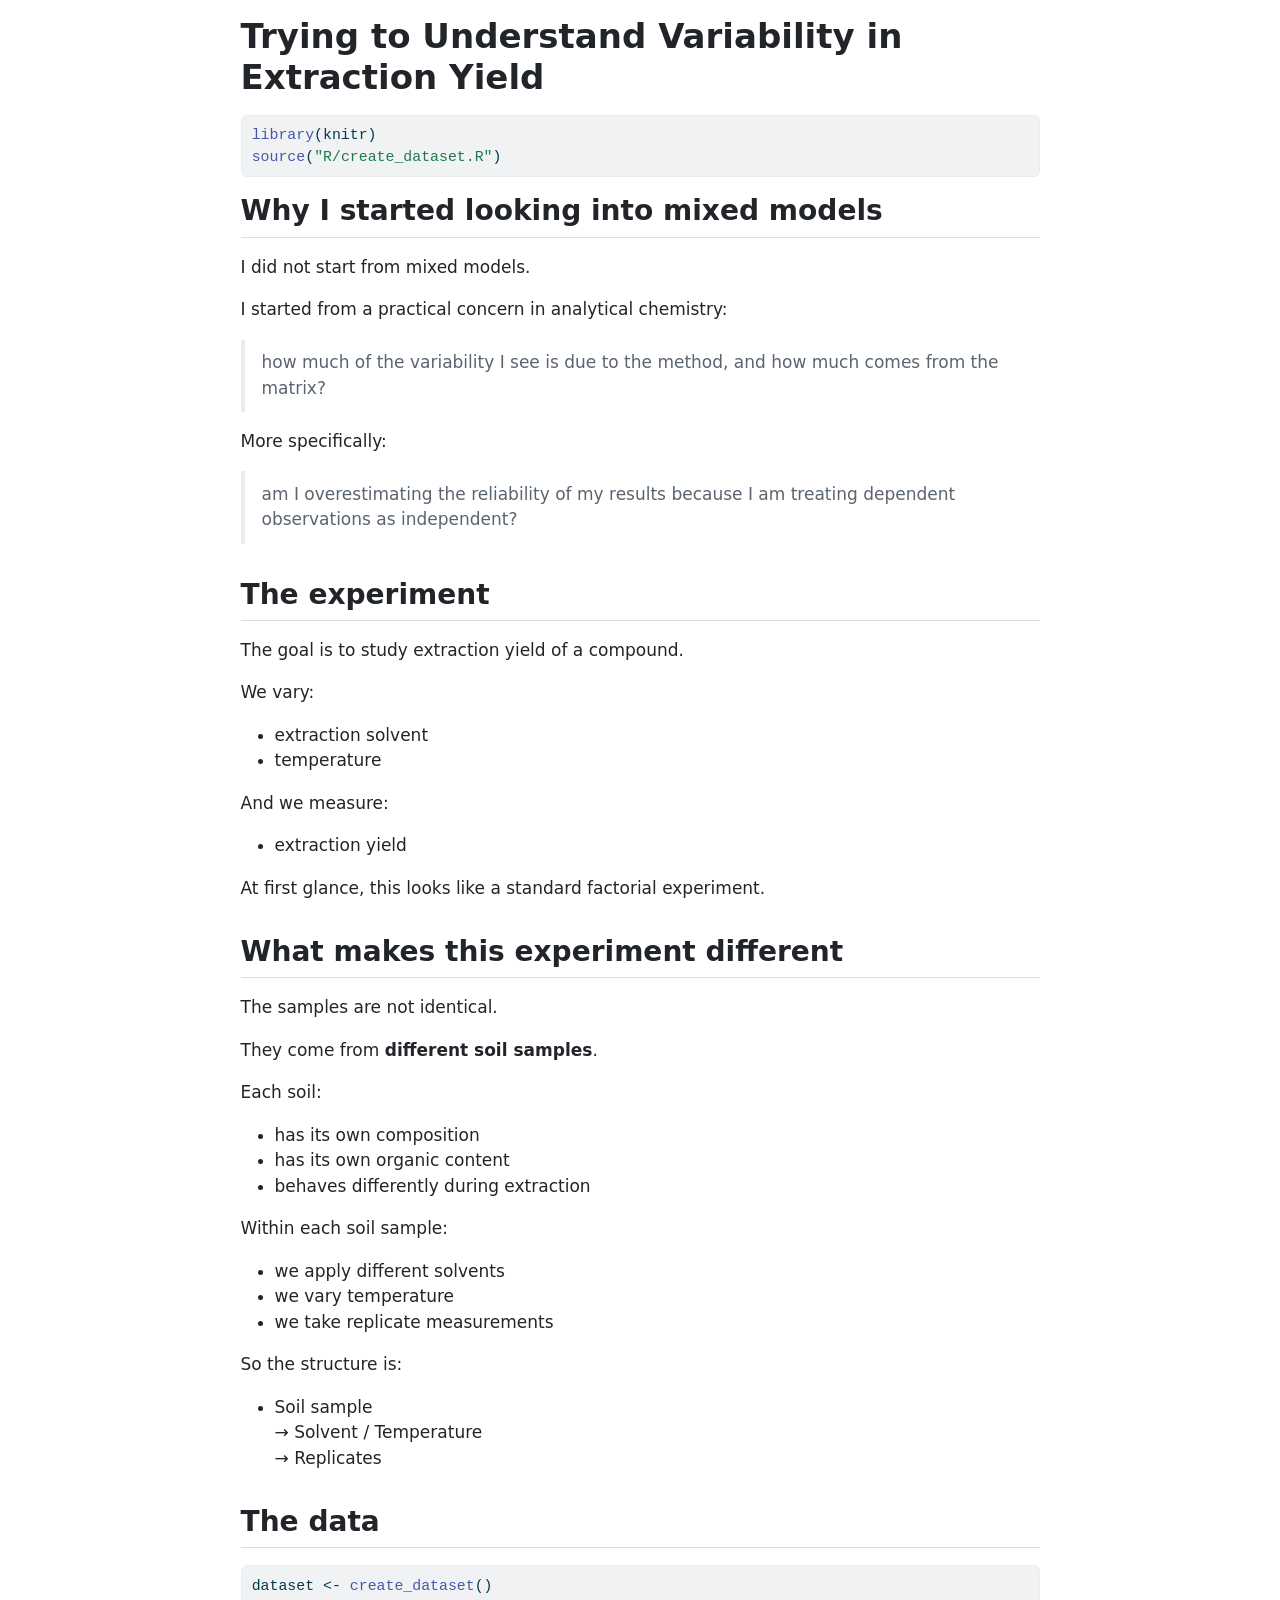
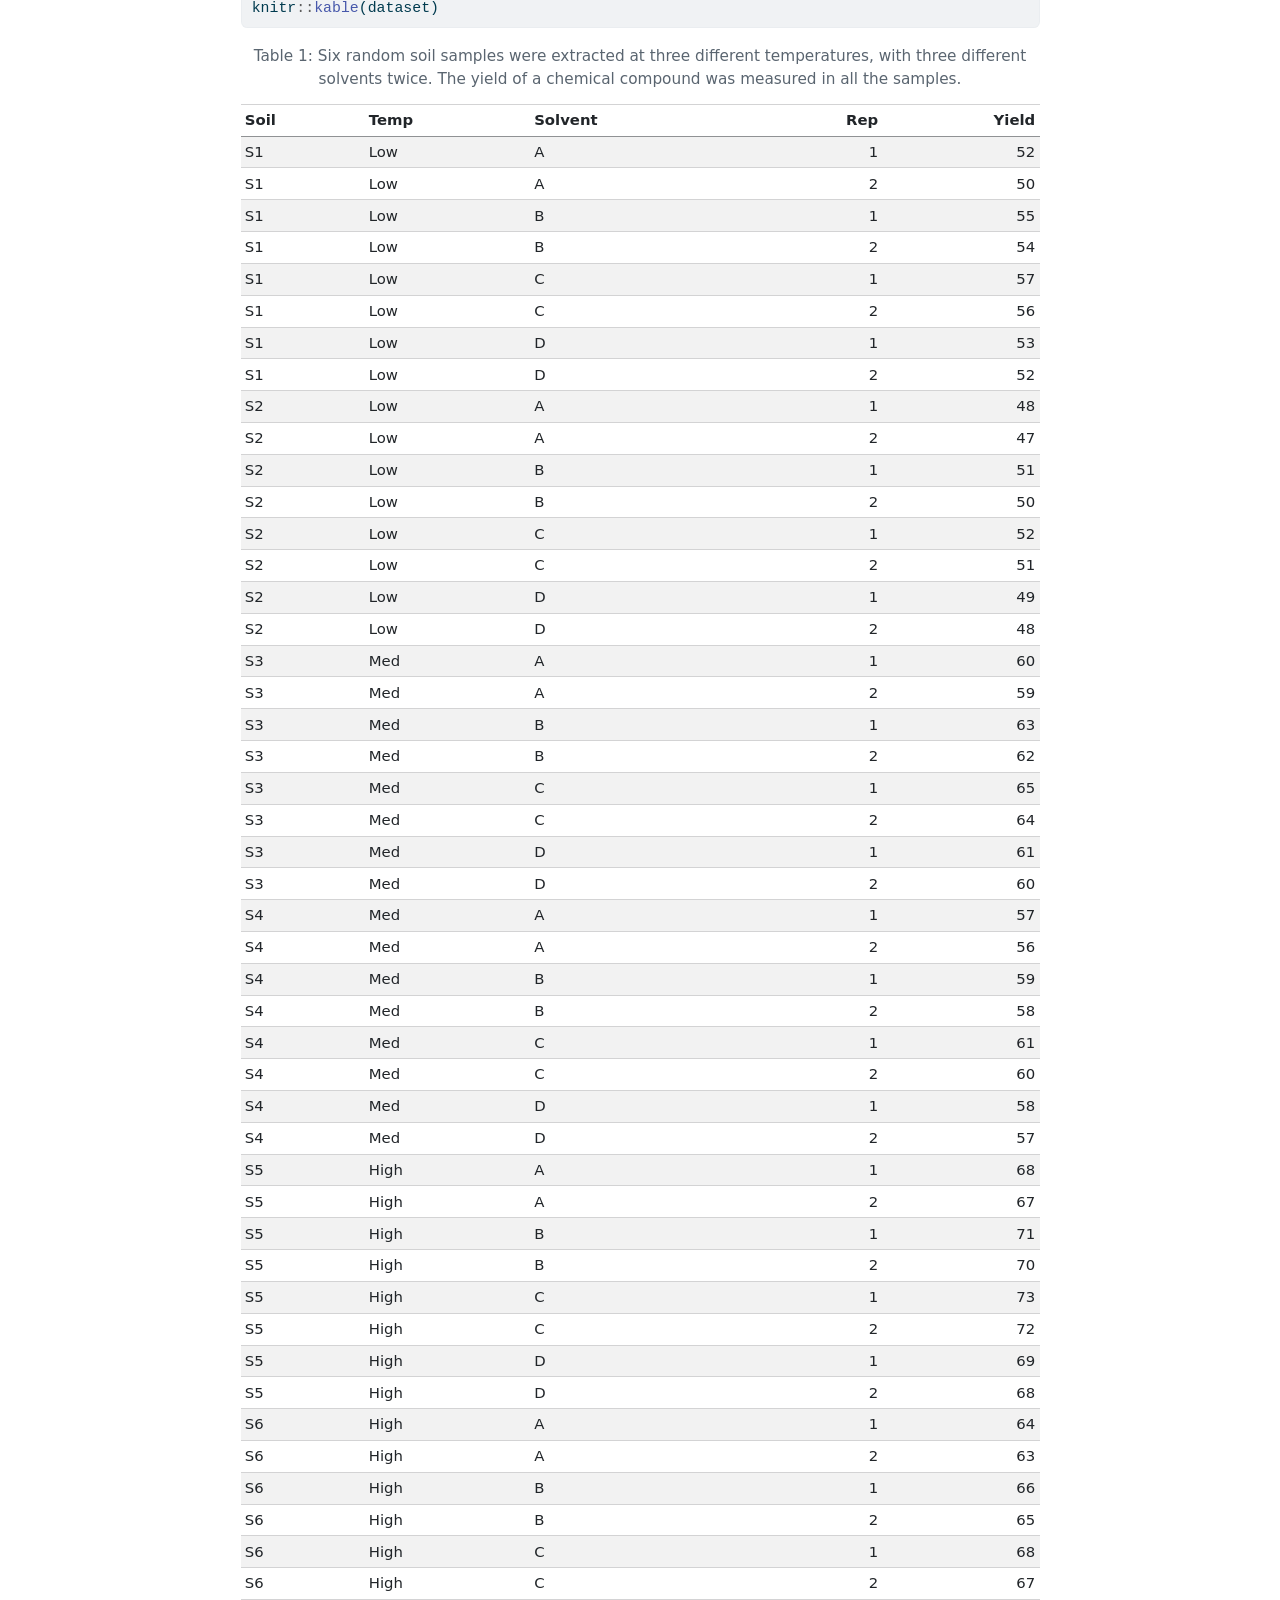
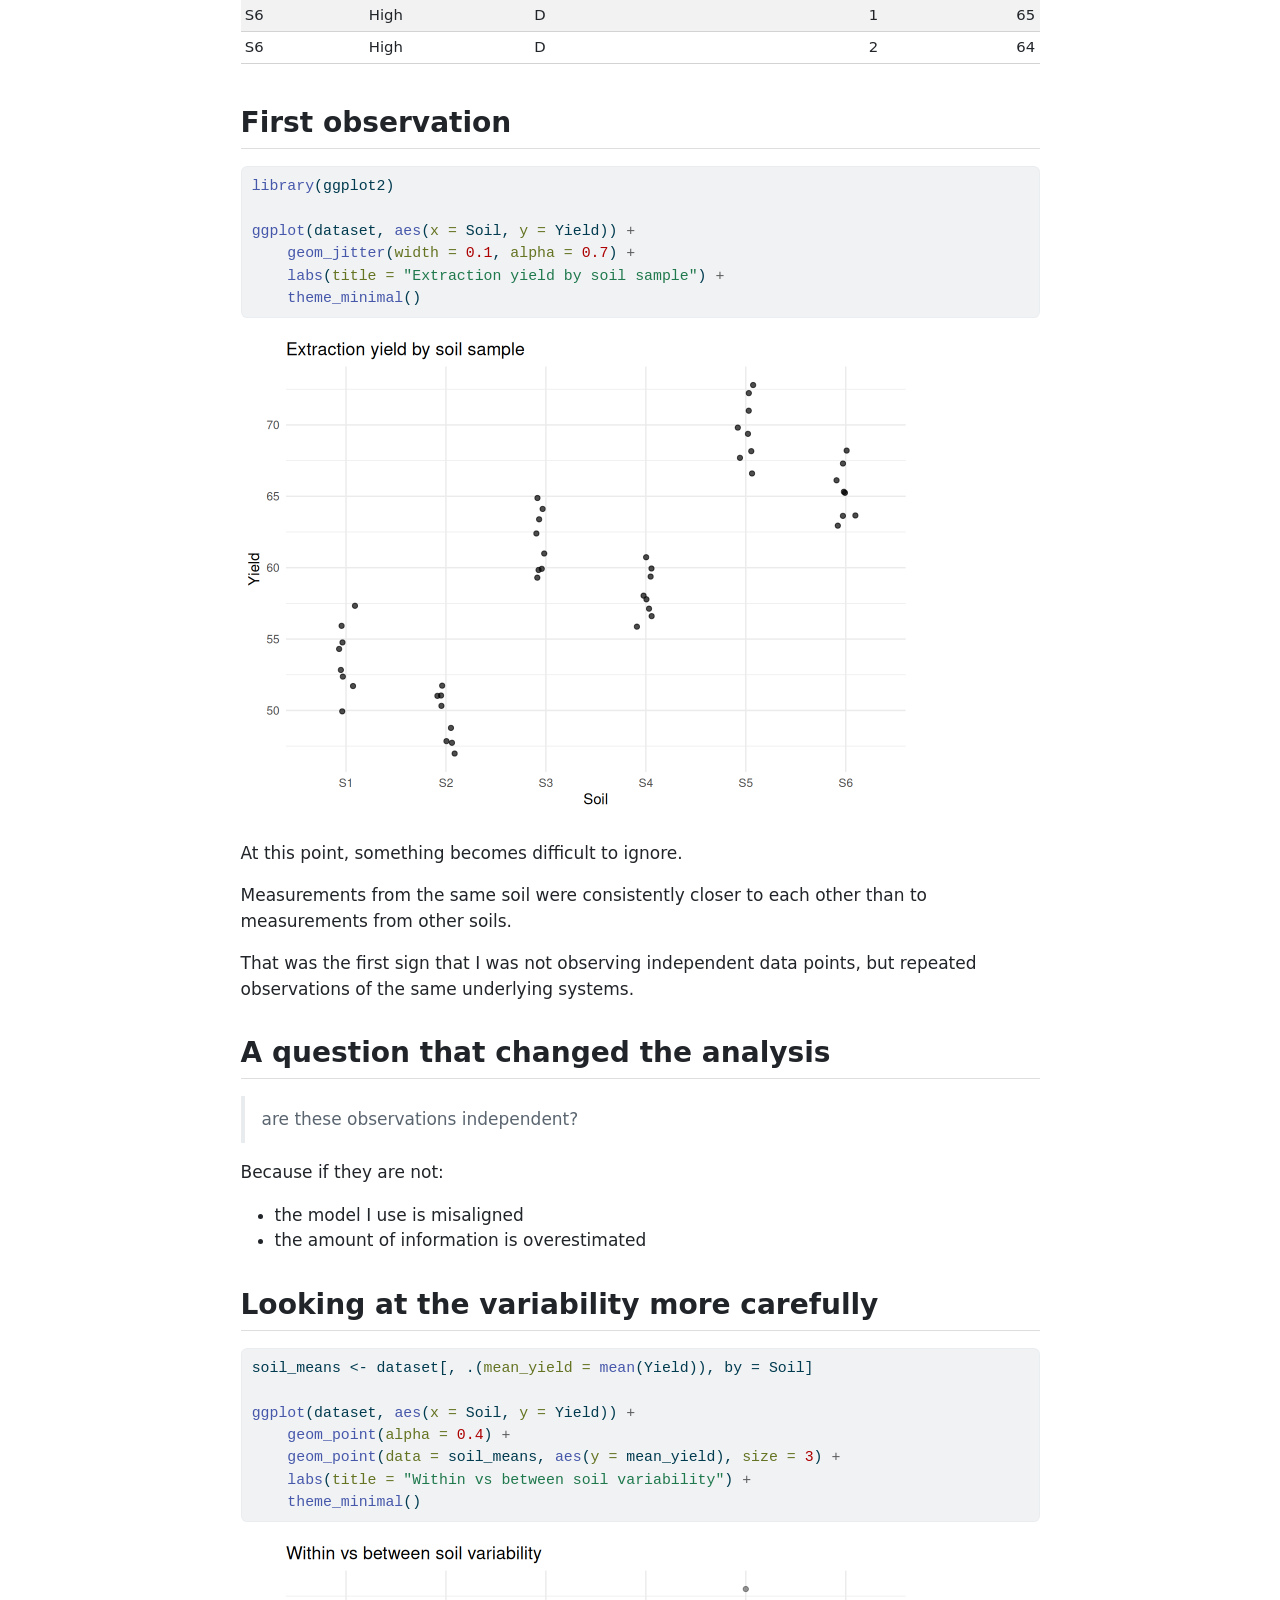
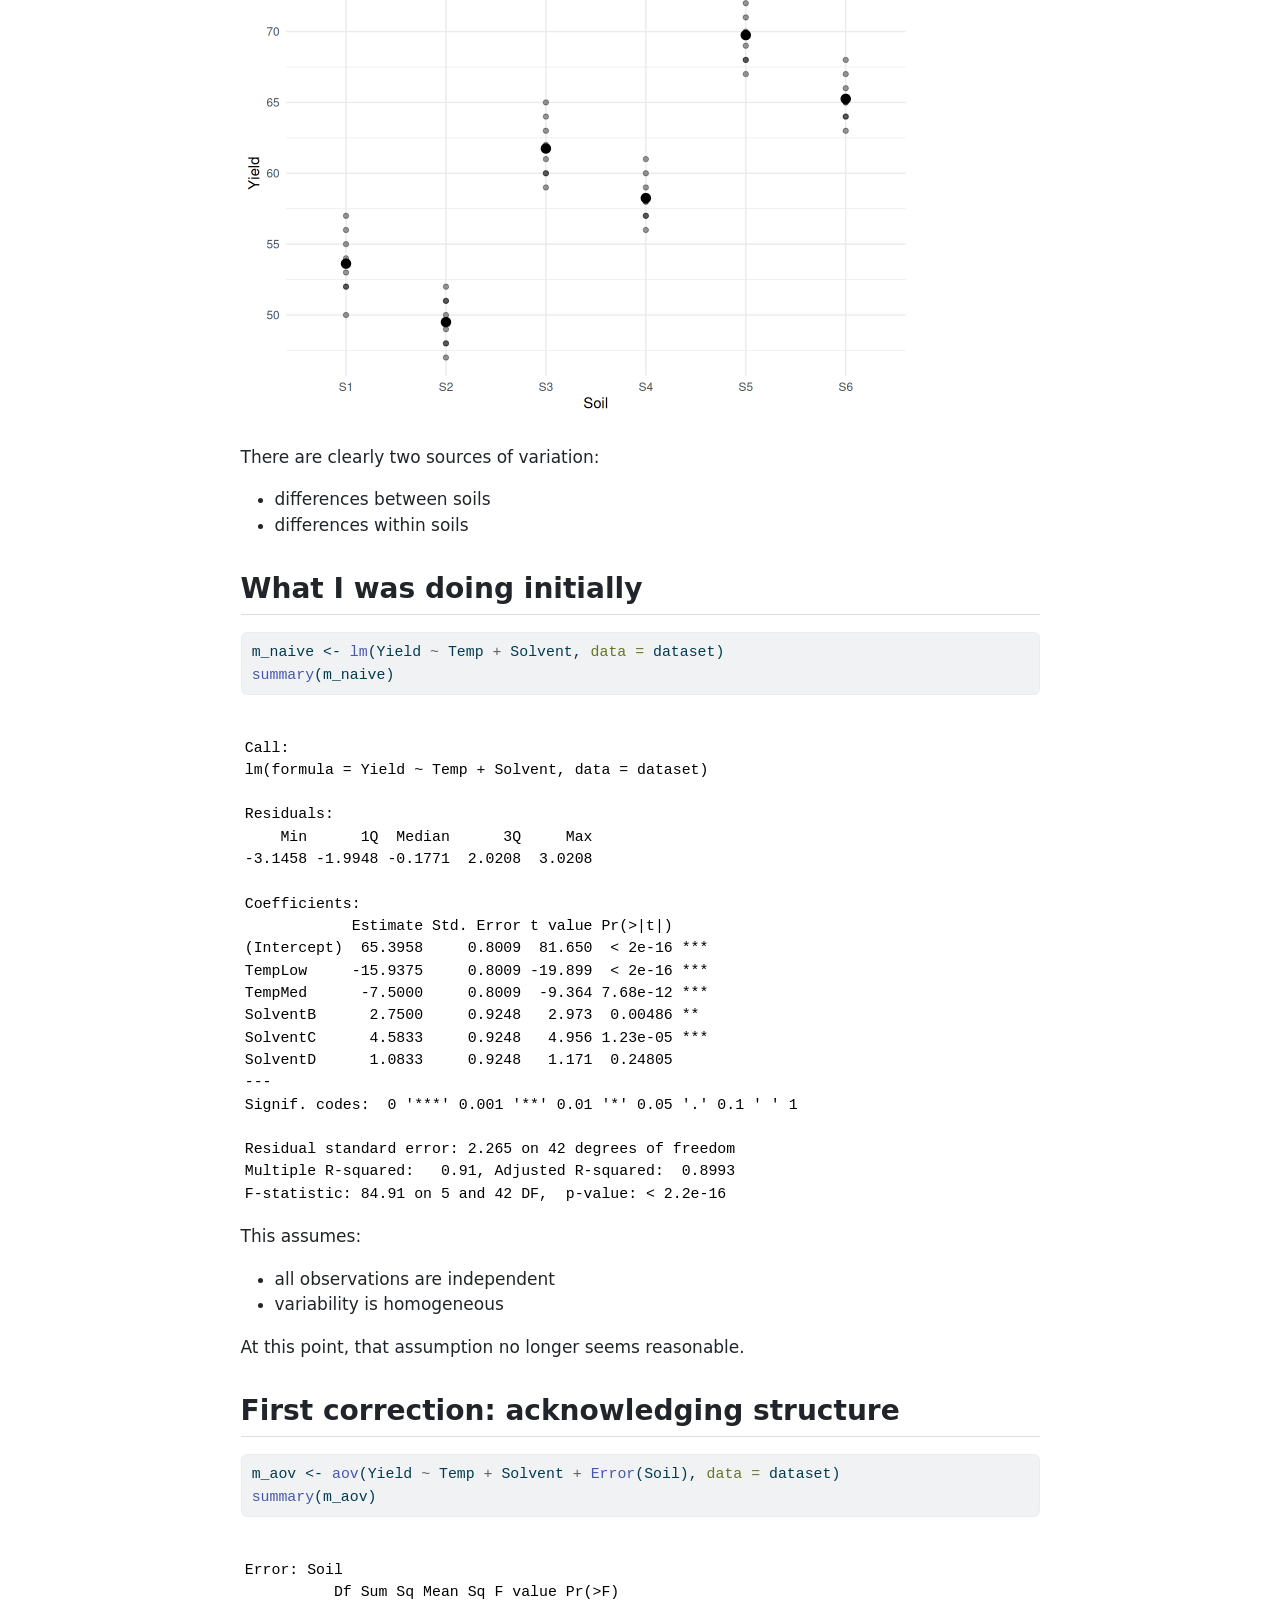
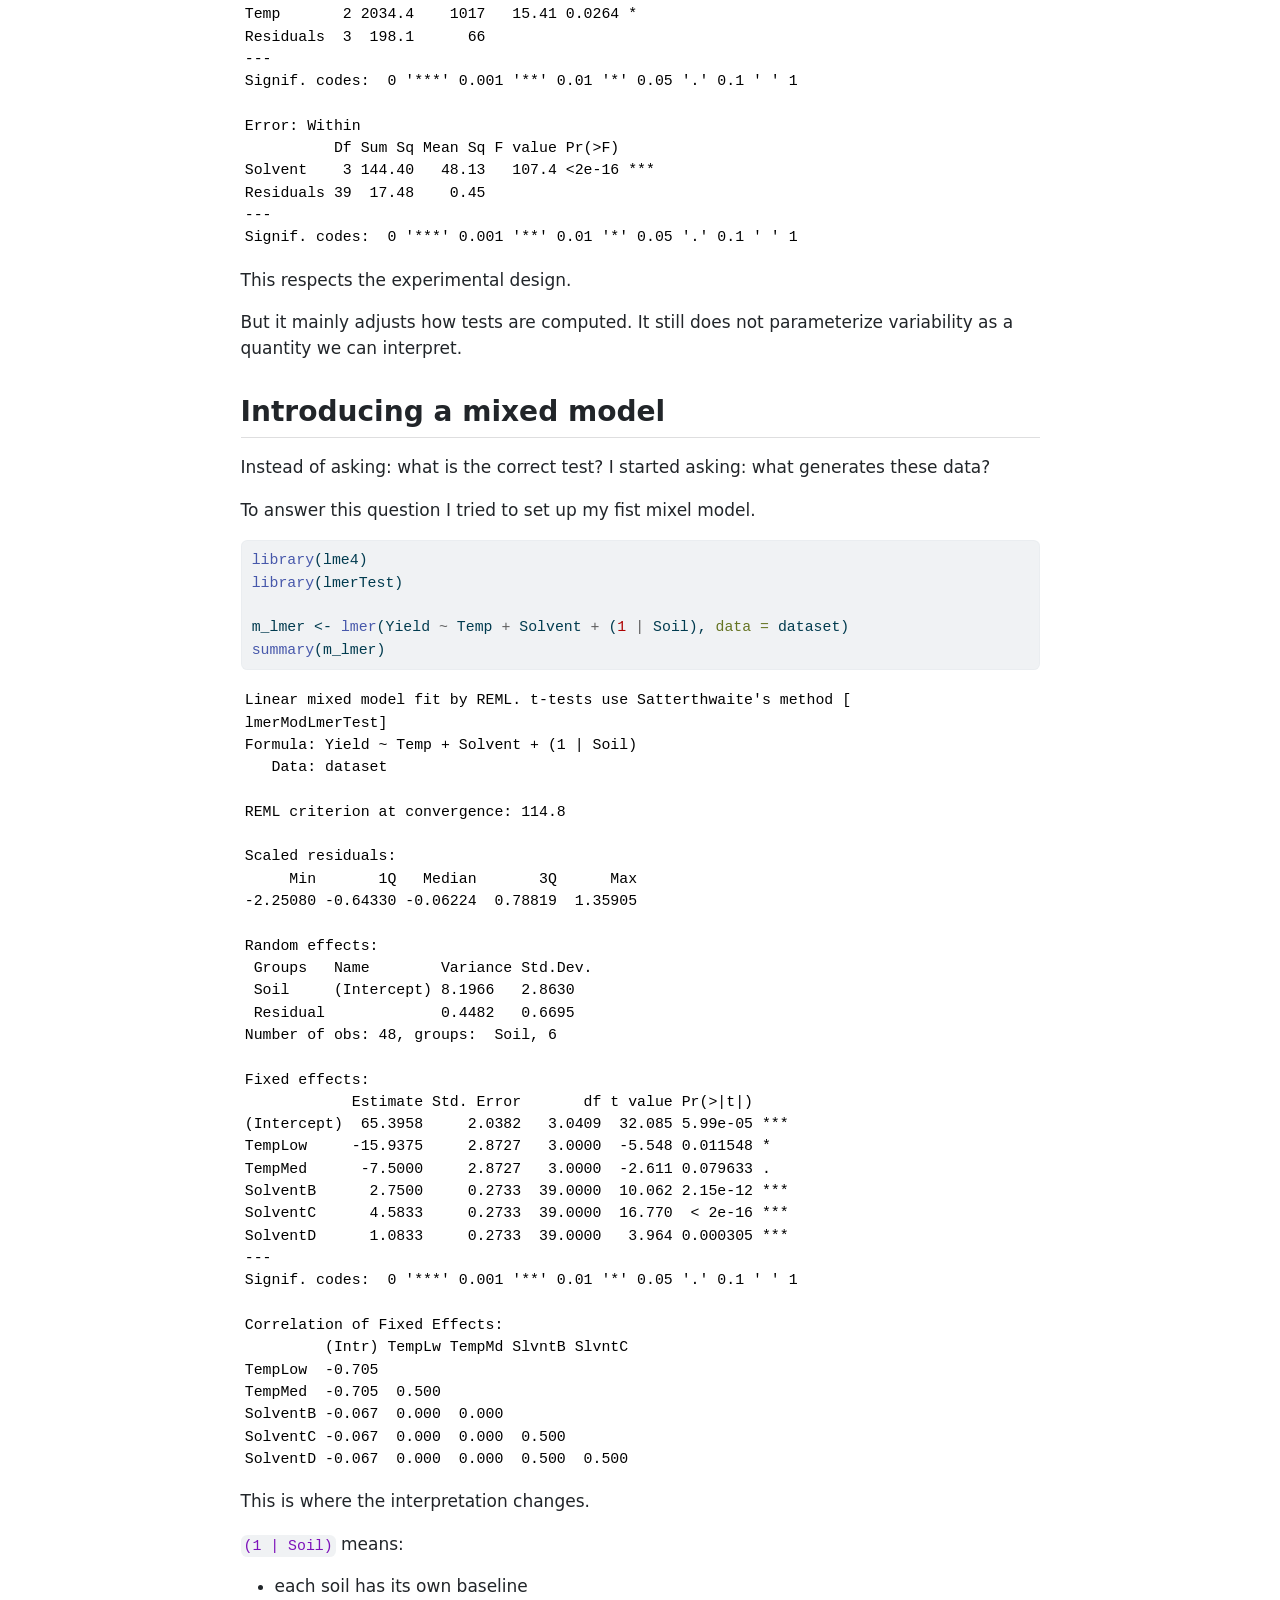
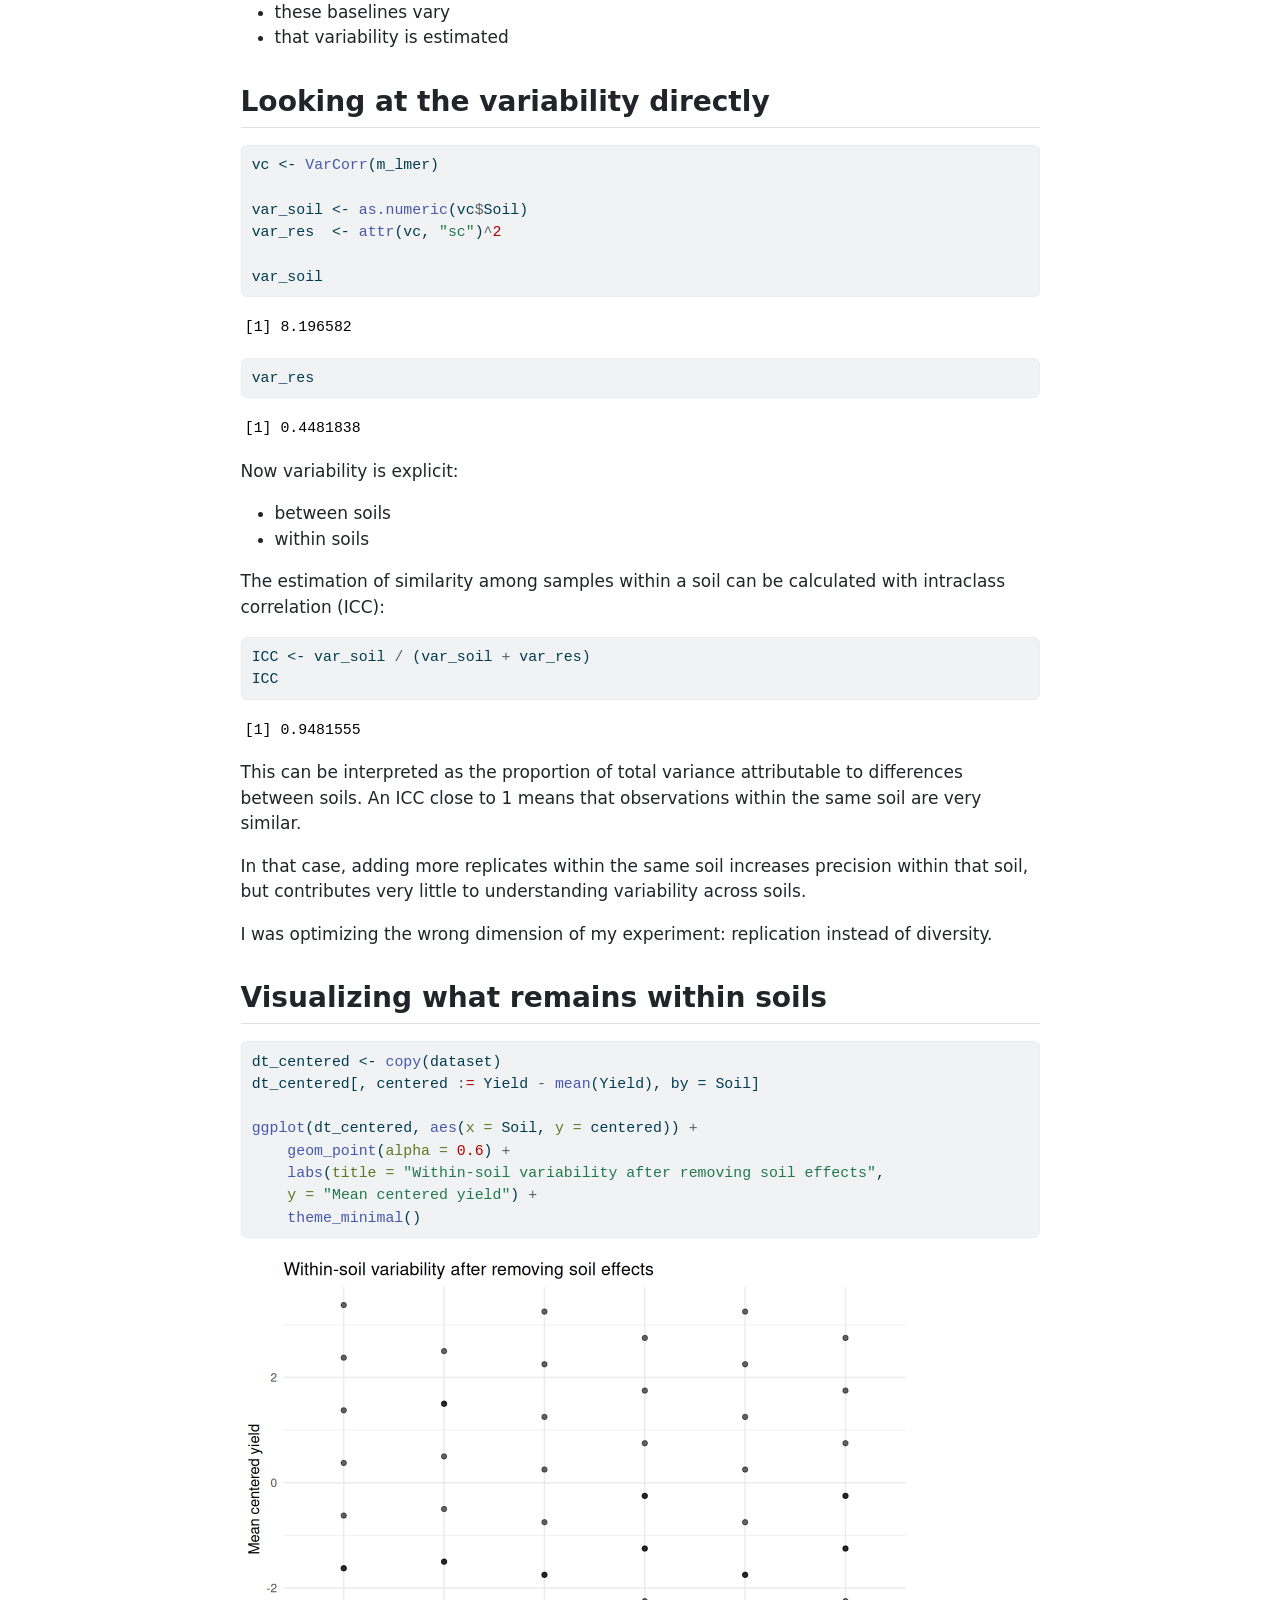
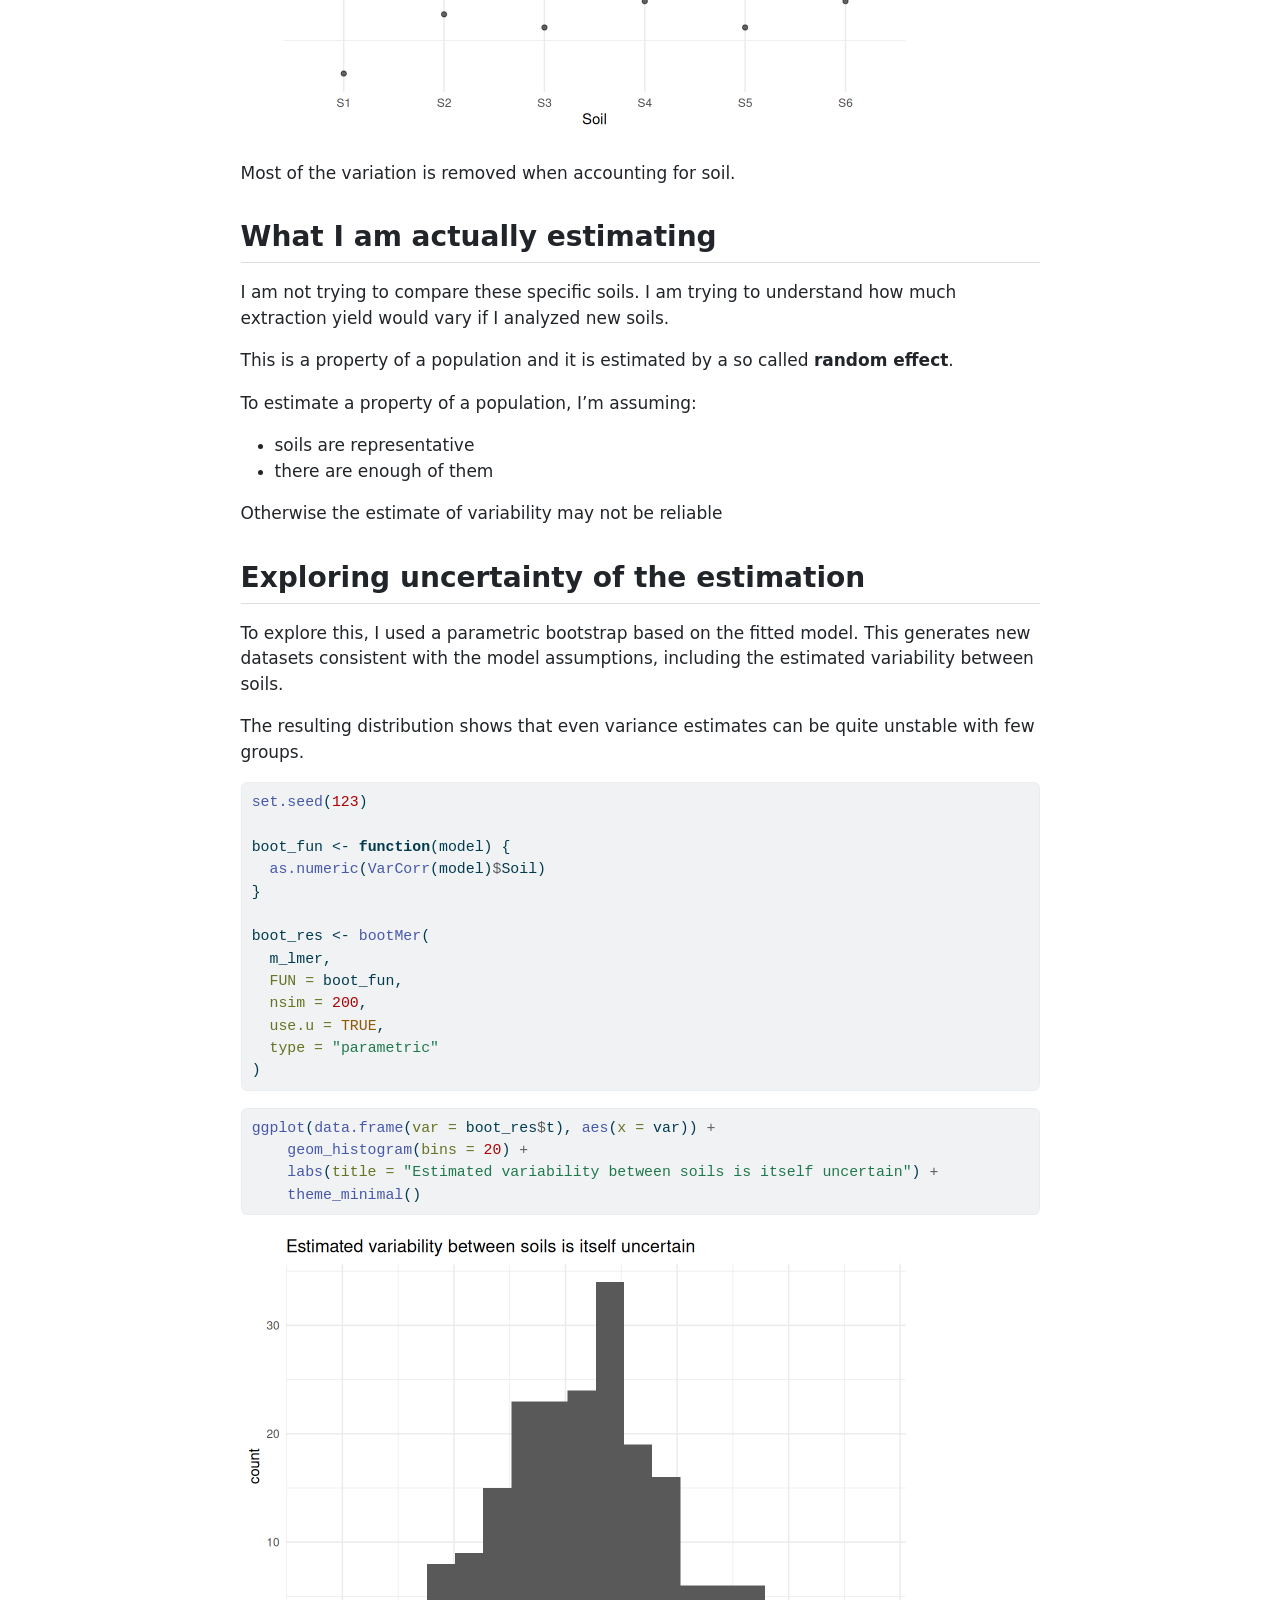
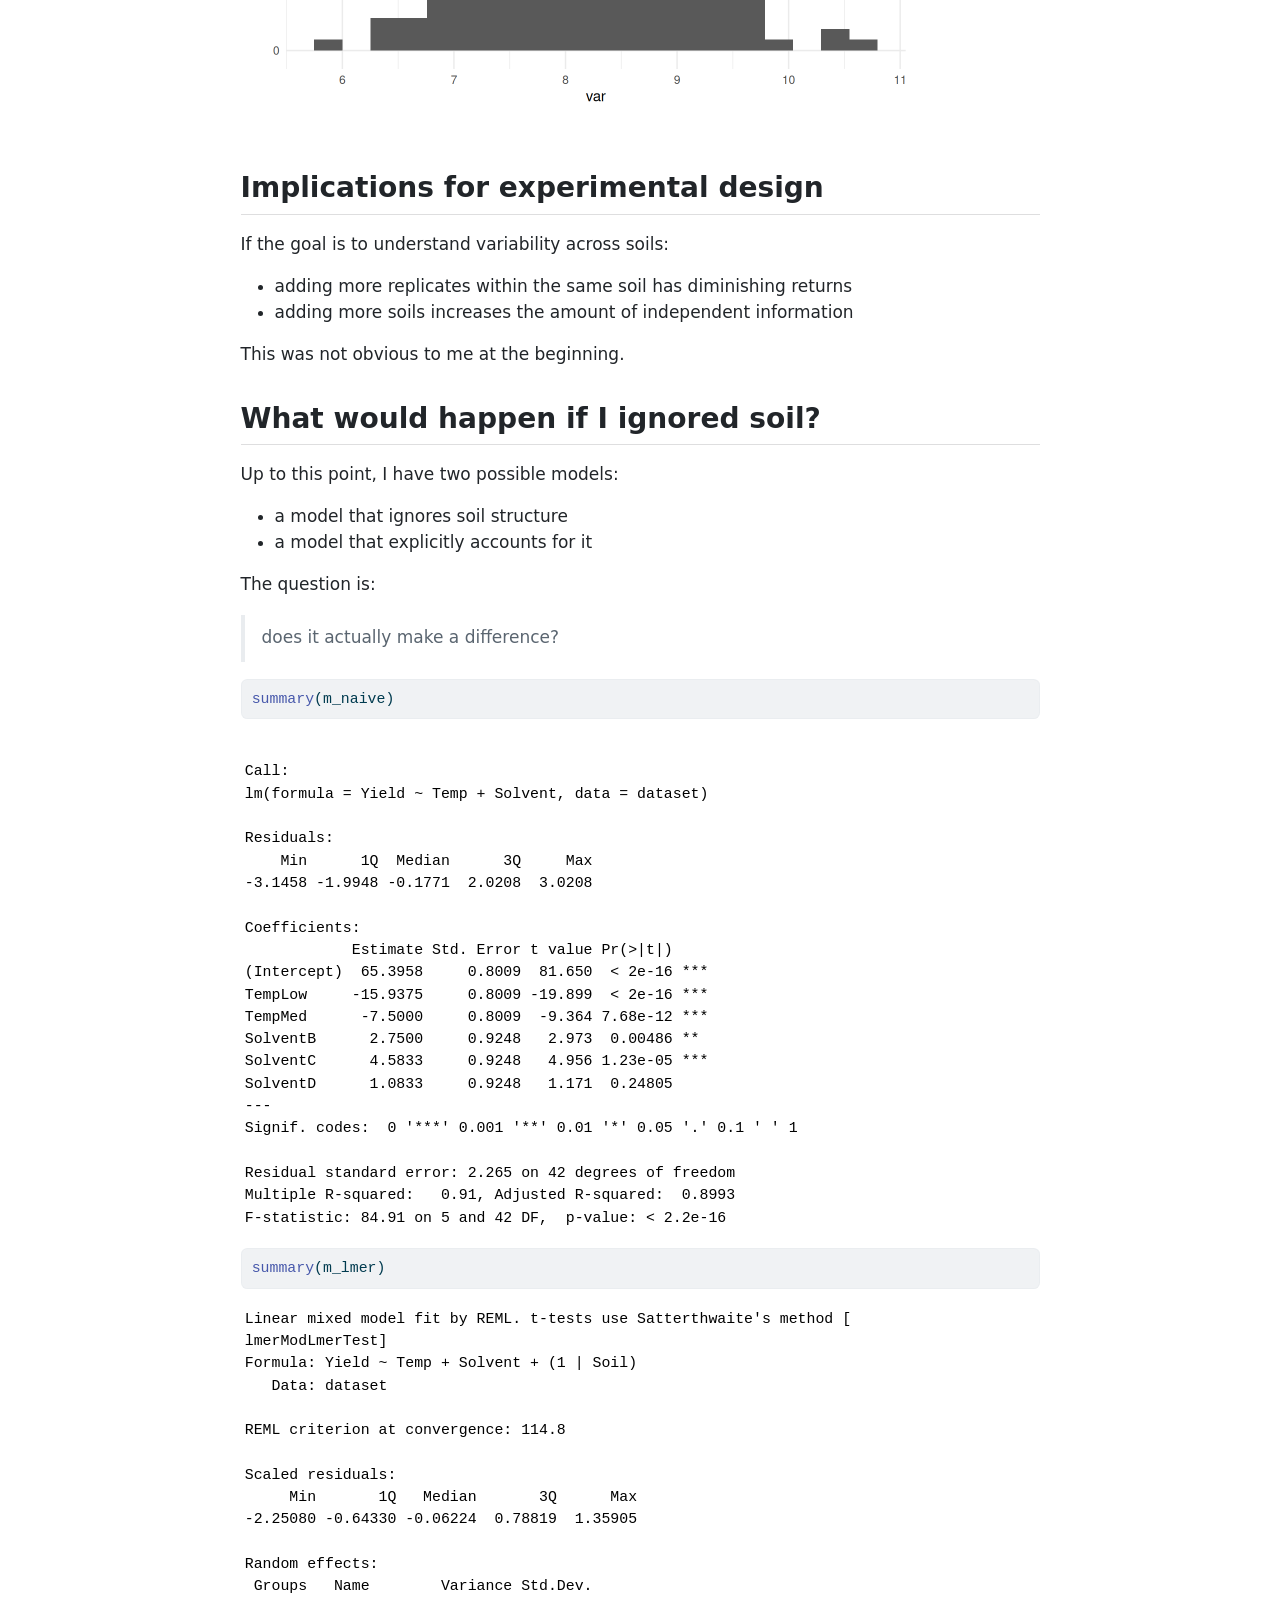
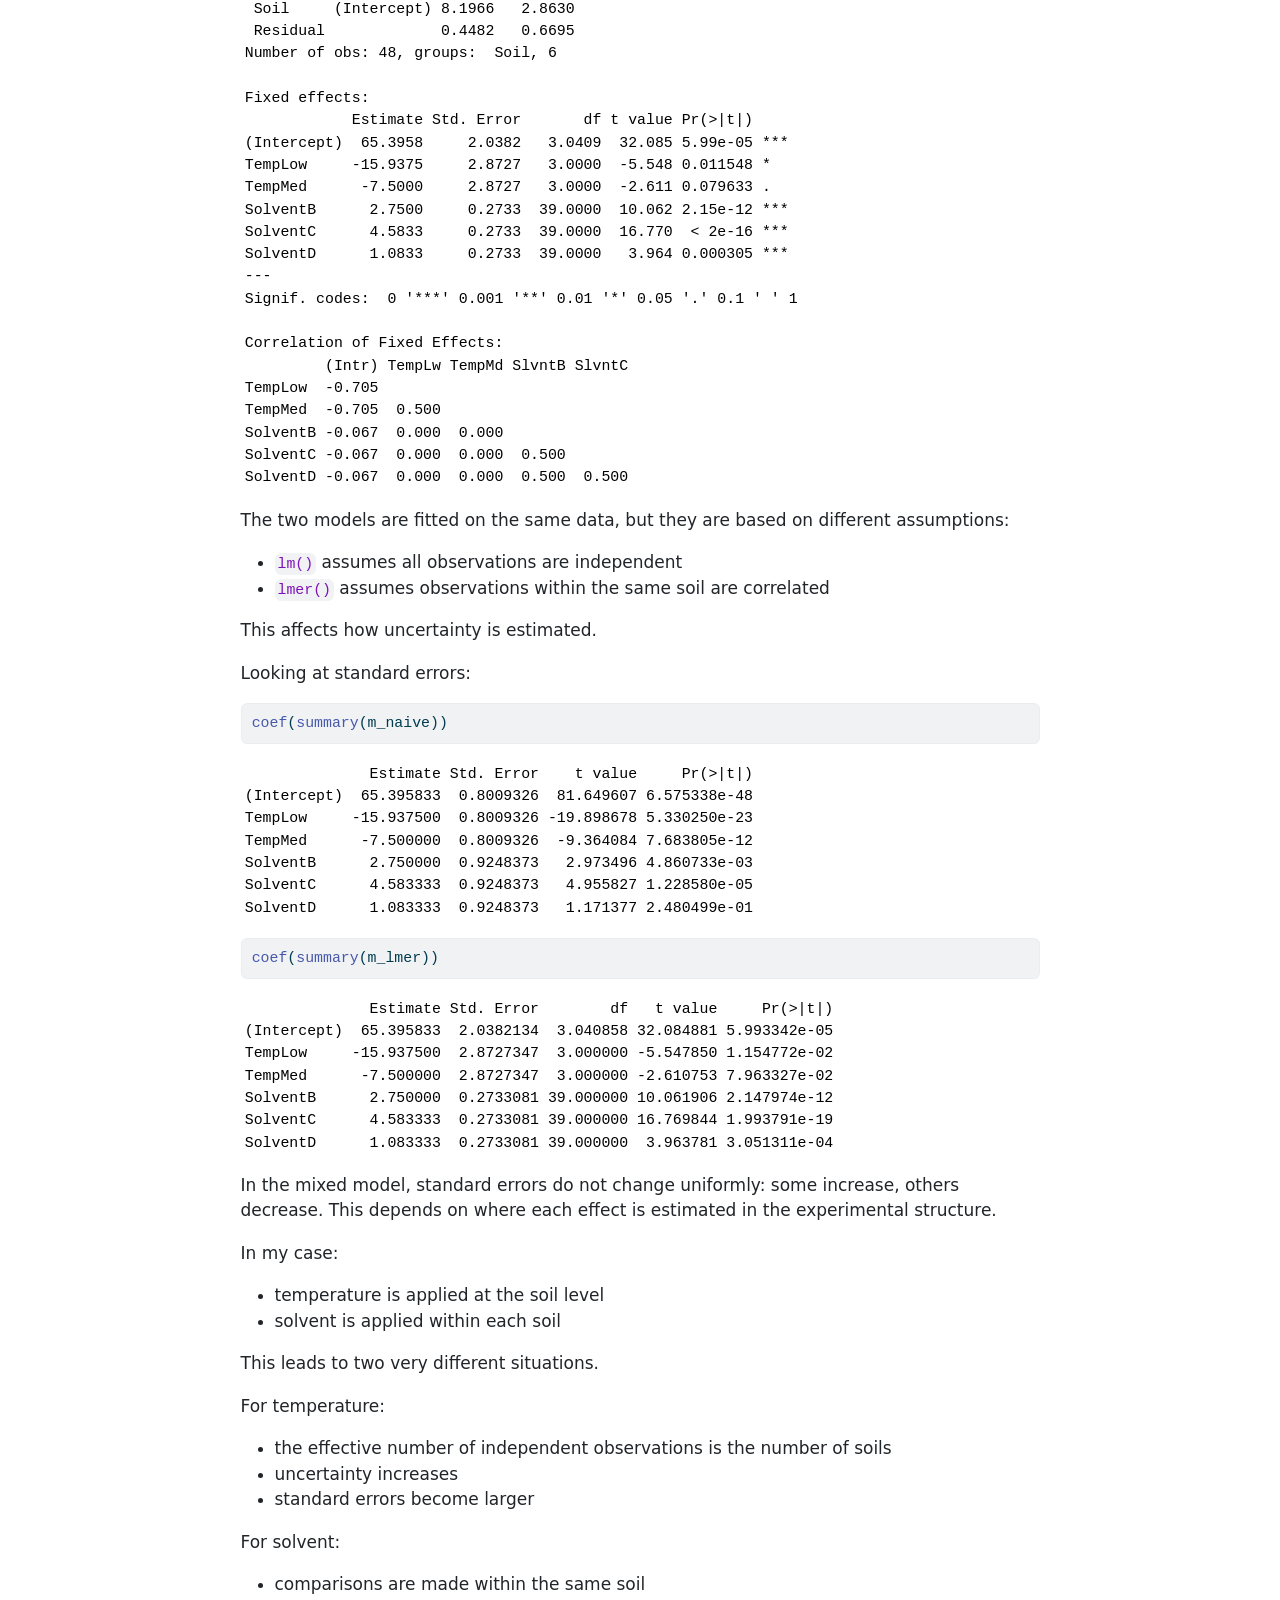
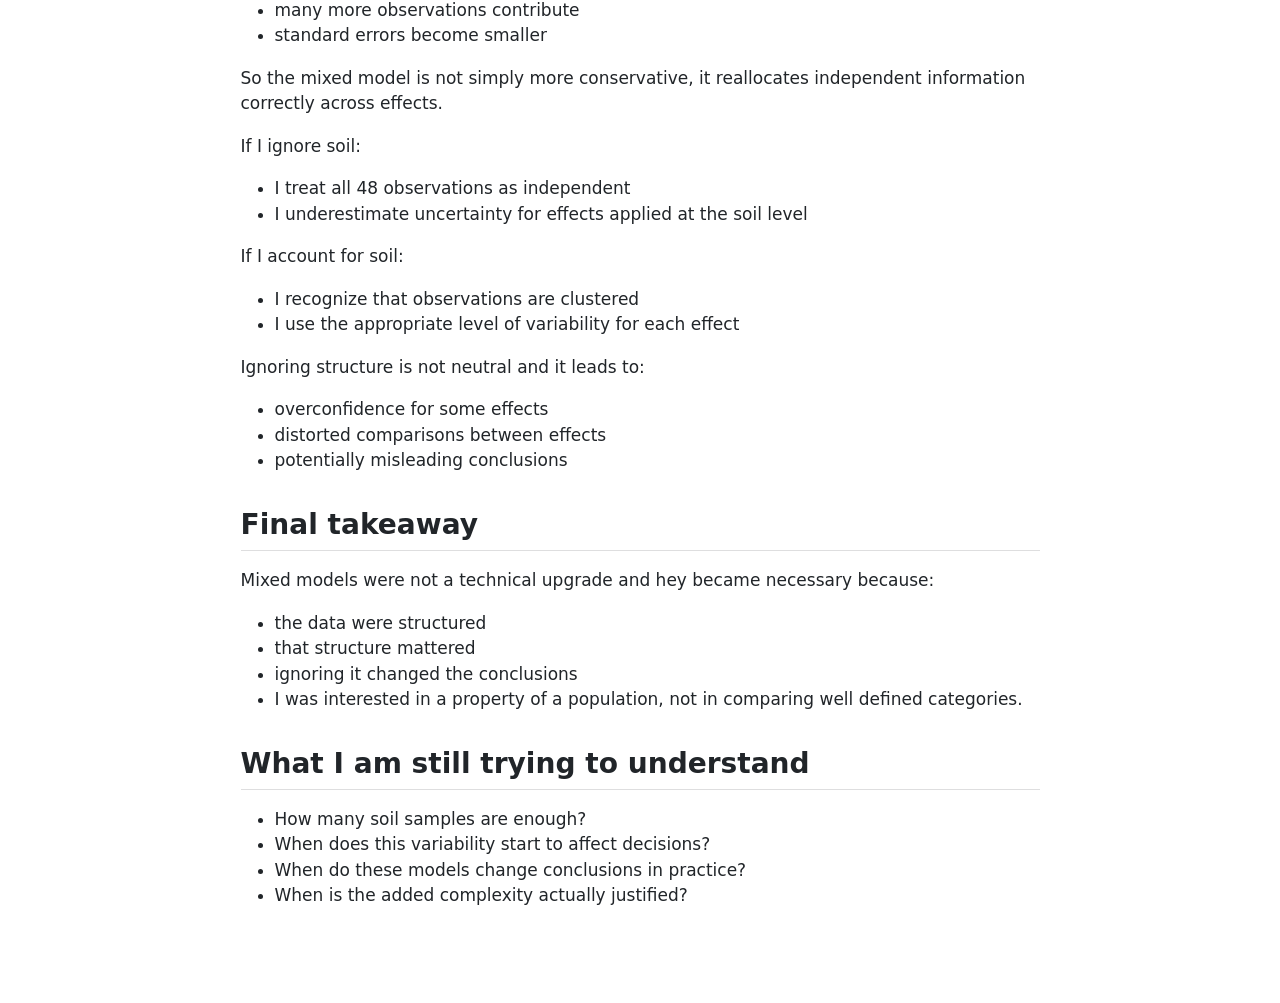
==== report.html @ 3cfec15d "Built site for gh-pages" ====
<!DOCTYPE html>
<html xmlns="http://www.w3.org/1999/xhtml" lang="en" xml:lang="en"><head>

<meta charset="utf-8">
<meta name="generator" content="quarto-1.9.37">

<meta name="viewport" content="width=device-width, initial-scale=1.0, user-scalable=yes">


<title>Trying to Understand Variability in Extraction Yield</title>
<style>
/* Default styles provided by pandoc.
** See https://pandoc.org/MANUAL.html#variables-for-html for config info.
*/
code{white-space: pre-wrap;}
span.smallcaps{font-variant: small-caps;}
div.columns{display: flex; gap: min(4vw, 1.5em);}
div.column{flex: auto; overflow-x: auto;}
div.hanging-indent{margin-left: 1.5em; text-indent: -1.5em;}
ul.task-list{list-style: none;}
ul.task-list li input[type="checkbox"] {
  width: 0.8em;
  margin: 0 0.8em 0.2em -1em; /* quarto-specific, see https://github.com/quarto-dev/quarto-cli/issues/4556 */ 
  vertical-align: middle;
}
/* CSS for syntax highlighting */
html { -webkit-text-size-adjust: 100%; }
pre > code.sourceCode { white-space: pre; position: relative; }
pre > code.sourceCode > span { display: inline-block; line-height: 1.25; }
pre > code.sourceCode > span:empty { height: 1.2em; }
.sourceCode { overflow: visible; }
code.sourceCode > span { color: inherit; text-decoration: inherit; }
div.sourceCode { margin: 1em 0; }
pre.sourceCode { margin: 0; }
@media screen {
div.sourceCode { overflow: auto; }
}
@media print {
pre > code.sourceCode { white-space: pre-wrap; }
pre > code.sourceCode > span { text-indent: -5em; padding-left: 5em; }
}
pre.numberSource code
  { counter-reset: source-line 0; }
pre.numberSource code > span
  { position: relative; left: -4em; counter-increment: source-line; }
pre.numberSource code > span > a:first-child::before
  { content: counter(source-line);
    position: relative; left: -1em; text-align: right; vertical-align: baseline;
    border: none; display: inline-block;
    -webkit-touch-callout: none; -webkit-user-select: none;
    -khtml-user-select: none; -moz-user-select: none;
    -ms-user-select: none; user-select: none;
    padding: 0 4px; width: 4em;
  }
pre.numberSource { margin-left: 3em;  padding-left: 4px; }
div.sourceCode
  {   }
@media screen {
pre > code.sourceCode > span > a:first-child::before { text-decoration: underline; }
}
</style>


<script src="report_files/libs/clipboard/clipboard.min.js"></script>
<script src="report_files/libs/quarto-html/quarto.js" type="module"></script>
<script src="report_files/libs/quarto-html/tabsets/tabsets.js" type="module"></script>
<script src="report_files/libs/quarto-html/popper.min.js"></script>
<script src="report_files/libs/quarto-html/tippy.umd.min.js"></script>
<script src="report_files/libs/quarto-html/anchor.min.js"></script>
<link href="report_files/libs/quarto-html/tippy.css" rel="stylesheet">
<link href="report_files/libs/quarto-html/quarto-syntax-highlighting-7f8f88aac4f3542376d5c11b86a4c14d.css" rel="stylesheet" id="quarto-text-highlighting-styles">
<script src="report_files/libs/bootstrap/bootstrap.min.js"></script>
<link href="report_files/libs/bootstrap/bootstrap-icons.css" rel="stylesheet">
<link href="report_files/libs/bootstrap/bootstrap-0fb6984058f7f9036de0a961a2d705fc.min.css" rel="stylesheet" append-hash="true" id="quarto-bootstrap" data-mode="light">


</head>

<body class="fullcontent quarto-light">

<div id="quarto-content" class="page-columns page-rows-contents page-layout-article">

<main class="content" id="quarto-document-content">

<header id="title-block-header" class="quarto-title-block default">
<div class="quarto-title">
<h1 class="title">Trying to Understand Variability in Extraction Yield</h1>
</div>



<div class="quarto-title-meta">

    
  
    
  </div>
  


</header>


<div class="cell">
<div class="code-copy-outer-scaffold"><div class="sourceCode cell-code" id="cb1"><pre class="sourceCode r code-with-copy"><code class="sourceCode r"><span id="cb1-1"><a href="#cb1-1" aria-hidden="true" tabindex="-1"></a><span class="fu">library</span>(knitr)</span>
<span id="cb1-2"><a href="#cb1-2" aria-hidden="true" tabindex="-1"></a><span class="fu">source</span>(<span class="st">"R/create_dataset.R"</span>)</span></code></pre></div><button title="Copy to Clipboard" class="code-copy-button"><i class="bi"></i></button></div>
</div>
<section id="why-i-started-looking-into-mixed-models" class="level2">
<h2 class="anchored" data-anchor-id="why-i-started-looking-into-mixed-models">Why I started looking into mixed models</h2>
<p>I did not start from mixed models.</p>
<p>I started from a practical concern in analytical chemistry:</p>
<blockquote class="blockquote">
<p>how much of the variability I see is due to the method, and how much comes from the matrix?</p>
</blockquote>
<p>More specifically:</p>
<blockquote class="blockquote">
<p>am I overestimating the reliability of my results because I am treating dependent observations as independent?</p>
</blockquote>
</section>
<section id="the-experiment" class="level2">
<h2 class="anchored" data-anchor-id="the-experiment">The experiment</h2>
<p>The goal is to study extraction yield of a compound.</p>
<p>We vary:</p>
<ul>
<li>extraction solvent<br>
</li>
<li>temperature</li>
</ul>
<p>And we measure:</p>
<ul>
<li>extraction yield</li>
</ul>
<p>At first glance, this looks like a standard factorial experiment.</p>
</section>
<section id="what-makes-this-experiment-different" class="level2">
<h2 class="anchored" data-anchor-id="what-makes-this-experiment-different">What makes this experiment different</h2>
<p>The samples are not identical.</p>
<p>They come from <strong>different soil samples</strong>.</p>
<p>Each soil:</p>
<ul>
<li>has its own composition<br>
</li>
<li>has its own organic content<br>
</li>
<li>behaves differently during extraction</li>
</ul>
<p>Within each soil sample:</p>
<ul>
<li>we apply different solvents<br>
</li>
<li>we vary temperature<br>
</li>
<li>we take replicate measurements</li>
</ul>
<p>So the structure is:</p>
<ul>
<li>Soil sample<br>
→ Solvent / Temperature<br>
→ Replicates</li>
</ul>
</section>
<section id="the-data" class="level2">
<h2 class="anchored" data-anchor-id="the-data">The data</h2>
<div class="cell">
<div class="code-copy-outer-scaffold"><div class="sourceCode cell-code" id="cb2"><pre class="sourceCode r code-with-copy"><code class="sourceCode r"><span id="cb2-1"><a href="#cb2-1" aria-hidden="true" tabindex="-1"></a>dataset <span class="ot">&lt;-</span> <span class="fu">create_dataset</span>()</span>
<span id="cb2-2"><a href="#cb2-2" aria-hidden="true" tabindex="-1"></a>knitr<span class="sc">::</span><span class="fu">kable</span>(dataset)</span></code></pre></div><button title="Copy to Clipboard" class="code-copy-button"><i class="bi"></i></button></div>
<div id="tbl-dataset" class="cell quarto-float quarto-figure quarto-figure-center anchored">
<figure class="quarto-float quarto-float-tbl figure">
<figcaption class="quarto-float-caption-top quarto-float-caption quarto-float-tbl" id="tbl-dataset-caption-0ceaefa1-69ba-4598-a22c-09a6ac19f8ca">
Table&nbsp;1: Six random soil samples were extracted at three different temperatures, with three different solvents twice. The yield of a chemical compound was measured in all the samples.
</figcaption>
<div aria-describedby="tbl-dataset-caption-0ceaefa1-69ba-4598-a22c-09a6ac19f8ca">
<div class="cell-output-display">
<table class="cell caption-top table table-sm table-striped small">
<thead>
<tr class="header">
<th style="text-align: left;">Soil</th>
<th style="text-align: left;">Temp</th>
<th style="text-align: left;">Solvent</th>
<th style="text-align: right;">Rep</th>
<th style="text-align: right;">Yield</th>
</tr>
</thead>
<tbody>
<tr class="odd">
<td style="text-align: left;">S1</td>
<td style="text-align: left;">Low</td>
<td style="text-align: left;">A</td>
<td style="text-align: right;">1</td>
<td style="text-align: right;">52</td>
</tr>
<tr class="even">
<td style="text-align: left;">S1</td>
<td style="text-align: left;">Low</td>
<td style="text-align: left;">A</td>
<td style="text-align: right;">2</td>
<td style="text-align: right;">50</td>
</tr>
<tr class="odd">
<td style="text-align: left;">S1</td>
<td style="text-align: left;">Low</td>
<td style="text-align: left;">B</td>
<td style="text-align: right;">1</td>
<td style="text-align: right;">55</td>
</tr>
<tr class="even">
<td style="text-align: left;">S1</td>
<td style="text-align: left;">Low</td>
<td style="text-align: left;">B</td>
<td style="text-align: right;">2</td>
<td style="text-align: right;">54</td>
</tr>
<tr class="odd">
<td style="text-align: left;">S1</td>
<td style="text-align: left;">Low</td>
<td style="text-align: left;">C</td>
<td style="text-align: right;">1</td>
<td style="text-align: right;">57</td>
</tr>
<tr class="even">
<td style="text-align: left;">S1</td>
<td style="text-align: left;">Low</td>
<td style="text-align: left;">C</td>
<td style="text-align: right;">2</td>
<td style="text-align: right;">56</td>
</tr>
<tr class="odd">
<td style="text-align: left;">S1</td>
<td style="text-align: left;">Low</td>
<td style="text-align: left;">D</td>
<td style="text-align: right;">1</td>
<td style="text-align: right;">53</td>
</tr>
<tr class="even">
<td style="text-align: left;">S1</td>
<td style="text-align: left;">Low</td>
<td style="text-align: left;">D</td>
<td style="text-align: right;">2</td>
<td style="text-align: right;">52</td>
</tr>
<tr class="odd">
<td style="text-align: left;">S2</td>
<td style="text-align: left;">Low</td>
<td style="text-align: left;">A</td>
<td style="text-align: right;">1</td>
<td style="text-align: right;">48</td>
</tr>
<tr class="even">
<td style="text-align: left;">S2</td>
<td style="text-align: left;">Low</td>
<td style="text-align: left;">A</td>
<td style="text-align: right;">2</td>
<td style="text-align: right;">47</td>
</tr>
<tr class="odd">
<td style="text-align: left;">S2</td>
<td style="text-align: left;">Low</td>
<td style="text-align: left;">B</td>
<td style="text-align: right;">1</td>
<td style="text-align: right;">51</td>
</tr>
<tr class="even">
<td style="text-align: left;">S2</td>
<td style="text-align: left;">Low</td>
<td style="text-align: left;">B</td>
<td style="text-align: right;">2</td>
<td style="text-align: right;">50</td>
</tr>
<tr class="odd">
<td style="text-align: left;">S2</td>
<td style="text-align: left;">Low</td>
<td style="text-align: left;">C</td>
<td style="text-align: right;">1</td>
<td style="text-align: right;">52</td>
</tr>
<tr class="even">
<td style="text-align: left;">S2</td>
<td style="text-align: left;">Low</td>
<td style="text-align: left;">C</td>
<td style="text-align: right;">2</td>
<td style="text-align: right;">51</td>
</tr>
<tr class="odd">
<td style="text-align: left;">S2</td>
<td style="text-align: left;">Low</td>
<td style="text-align: left;">D</td>
<td style="text-align: right;">1</td>
<td style="text-align: right;">49</td>
</tr>
<tr class="even">
<td style="text-align: left;">S2</td>
<td style="text-align: left;">Low</td>
<td style="text-align: left;">D</td>
<td style="text-align: right;">2</td>
<td style="text-align: right;">48</td>
</tr>
<tr class="odd">
<td style="text-align: left;">S3</td>
<td style="text-align: left;">Med</td>
<td style="text-align: left;">A</td>
<td style="text-align: right;">1</td>
<td style="text-align: right;">60</td>
</tr>
<tr class="even">
<td style="text-align: left;">S3</td>
<td style="text-align: left;">Med</td>
<td style="text-align: left;">A</td>
<td style="text-align: right;">2</td>
<td style="text-align: right;">59</td>
</tr>
<tr class="odd">
<td style="text-align: left;">S3</td>
<td style="text-align: left;">Med</td>
<td style="text-align: left;">B</td>
<td style="text-align: right;">1</td>
<td style="text-align: right;">63</td>
</tr>
<tr class="even">
<td style="text-align: left;">S3</td>
<td style="text-align: left;">Med</td>
<td style="text-align: left;">B</td>
<td style="text-align: right;">2</td>
<td style="text-align: right;">62</td>
</tr>
<tr class="odd">
<td style="text-align: left;">S3</td>
<td style="text-align: left;">Med</td>
<td style="text-align: left;">C</td>
<td style="text-align: right;">1</td>
<td style="text-align: right;">65</td>
</tr>
<tr class="even">
<td style="text-align: left;">S3</td>
<td style="text-align: left;">Med</td>
<td style="text-align: left;">C</td>
<td style="text-align: right;">2</td>
<td style="text-align: right;">64</td>
</tr>
<tr class="odd">
<td style="text-align: left;">S3</td>
<td style="text-align: left;">Med</td>
<td style="text-align: left;">D</td>
<td style="text-align: right;">1</td>
<td style="text-align: right;">61</td>
</tr>
<tr class="even">
<td style="text-align: left;">S3</td>
<td style="text-align: left;">Med</td>
<td style="text-align: left;">D</td>
<td style="text-align: right;">2</td>
<td style="text-align: right;">60</td>
</tr>
<tr class="odd">
<td style="text-align: left;">S4</td>
<td style="text-align: left;">Med</td>
<td style="text-align: left;">A</td>
<td style="text-align: right;">1</td>
<td style="text-align: right;">57</td>
</tr>
<tr class="even">
<td style="text-align: left;">S4</td>
<td style="text-align: left;">Med</td>
<td style="text-align: left;">A</td>
<td style="text-align: right;">2</td>
<td style="text-align: right;">56</td>
</tr>
<tr class="odd">
<td style="text-align: left;">S4</td>
<td style="text-align: left;">Med</td>
<td style="text-align: left;">B</td>
<td style="text-align: right;">1</td>
<td style="text-align: right;">59</td>
</tr>
<tr class="even">
<td style="text-align: left;">S4</td>
<td style="text-align: left;">Med</td>
<td style="text-align: left;">B</td>
<td style="text-align: right;">2</td>
<td style="text-align: right;">58</td>
</tr>
<tr class="odd">
<td style="text-align: left;">S4</td>
<td style="text-align: left;">Med</td>
<td style="text-align: left;">C</td>
<td style="text-align: right;">1</td>
<td style="text-align: right;">61</td>
</tr>
<tr class="even">
<td style="text-align: left;">S4</td>
<td style="text-align: left;">Med</td>
<td style="text-align: left;">C</td>
<td style="text-align: right;">2</td>
<td style="text-align: right;">60</td>
</tr>
<tr class="odd">
<td style="text-align: left;">S4</td>
<td style="text-align: left;">Med</td>
<td style="text-align: left;">D</td>
<td style="text-align: right;">1</td>
<td style="text-align: right;">58</td>
</tr>
<tr class="even">
<td style="text-align: left;">S4</td>
<td style="text-align: left;">Med</td>
<td style="text-align: left;">D</td>
<td style="text-align: right;">2</td>
<td style="text-align: right;">57</td>
</tr>
<tr class="odd">
<td style="text-align: left;">S5</td>
<td style="text-align: left;">High</td>
<td style="text-align: left;">A</td>
<td style="text-align: right;">1</td>
<td style="text-align: right;">68</td>
</tr>
<tr class="even">
<td style="text-align: left;">S5</td>
<td style="text-align: left;">High</td>
<td style="text-align: left;">A</td>
<td style="text-align: right;">2</td>
<td style="text-align: right;">67</td>
</tr>
<tr class="odd">
<td style="text-align: left;">S5</td>
<td style="text-align: left;">High</td>
<td style="text-align: left;">B</td>
<td style="text-align: right;">1</td>
<td style="text-align: right;">71</td>
</tr>
<tr class="even">
<td style="text-align: left;">S5</td>
<td style="text-align: left;">High</td>
<td style="text-align: left;">B</td>
<td style="text-align: right;">2</td>
<td style="text-align: right;">70</td>
</tr>
<tr class="odd">
<td style="text-align: left;">S5</td>
<td style="text-align: left;">High</td>
<td style="text-align: left;">C</td>
<td style="text-align: right;">1</td>
<td style="text-align: right;">73</td>
</tr>
<tr class="even">
<td style="text-align: left;">S5</td>
<td style="text-align: left;">High</td>
<td style="text-align: left;">C</td>
<td style="text-align: right;">2</td>
<td style="text-align: right;">72</td>
</tr>
<tr class="odd">
<td style="text-align: left;">S5</td>
<td style="text-align: left;">High</td>
<td style="text-align: left;">D</td>
<td style="text-align: right;">1</td>
<td style="text-align: right;">69</td>
</tr>
<tr class="even">
<td style="text-align: left;">S5</td>
<td style="text-align: left;">High</td>
<td style="text-align: left;">D</td>
<td style="text-align: right;">2</td>
<td style="text-align: right;">68</td>
</tr>
<tr class="odd">
<td style="text-align: left;">S6</td>
<td style="text-align: left;">High</td>
<td style="text-align: left;">A</td>
<td style="text-align: right;">1</td>
<td style="text-align: right;">64</td>
</tr>
<tr class="even">
<td style="text-align: left;">S6</td>
<td style="text-align: left;">High</td>
<td style="text-align: left;">A</td>
<td style="text-align: right;">2</td>
<td style="text-align: right;">63</td>
</tr>
<tr class="odd">
<td style="text-align: left;">S6</td>
<td style="text-align: left;">High</td>
<td style="text-align: left;">B</td>
<td style="text-align: right;">1</td>
<td style="text-align: right;">66</td>
</tr>
<tr class="even">
<td style="text-align: left;">S6</td>
<td style="text-align: left;">High</td>
<td style="text-align: left;">B</td>
<td style="text-align: right;">2</td>
<td style="text-align: right;">65</td>
</tr>
<tr class="odd">
<td style="text-align: left;">S6</td>
<td style="text-align: left;">High</td>
<td style="text-align: left;">C</td>
<td style="text-align: right;">1</td>
<td style="text-align: right;">68</td>
</tr>
<tr class="even">
<td style="text-align: left;">S6</td>
<td style="text-align: left;">High</td>
<td style="text-align: left;">C</td>
<td style="text-align: right;">2</td>
<td style="text-align: right;">67</td>
</tr>
<tr class="odd">
<td style="text-align: left;">S6</td>
<td style="text-align: left;">High</td>
<td style="text-align: left;">D</td>
<td style="text-align: right;">1</td>
<td style="text-align: right;">65</td>
</tr>
<tr class="even">
<td style="text-align: left;">S6</td>
<td style="text-align: left;">High</td>
<td style="text-align: left;">D</td>
<td style="text-align: right;">2</td>
<td style="text-align: right;">64</td>
</tr>
</tbody>
</table>
</div>
</div>
</figure>
</div>
</div>
</section>
<section id="first-observation" class="level2">
<h2 class="anchored" data-anchor-id="first-observation">First observation</h2>
<div class="cell">
<div class="code-copy-outer-scaffold"><div class="sourceCode cell-code" id="cb3"><pre class="sourceCode r code-with-copy"><code class="sourceCode r"><span id="cb3-1"><a href="#cb3-1" aria-hidden="true" tabindex="-1"></a><span class="fu">library</span>(ggplot2)</span>
<span id="cb3-2"><a href="#cb3-2" aria-hidden="true" tabindex="-1"></a></span>
<span id="cb3-3"><a href="#cb3-3" aria-hidden="true" tabindex="-1"></a><span class="fu">ggplot</span>(dataset, <span class="fu">aes</span>(<span class="at">x =</span> Soil, <span class="at">y =</span> Yield)) <span class="sc">+</span></span>
<span id="cb3-4"><a href="#cb3-4" aria-hidden="true" tabindex="-1"></a>    <span class="fu">geom_jitter</span>(<span class="at">width =</span> <span class="fl">0.1</span>, <span class="at">alpha =</span> <span class="fl">0.7</span>) <span class="sc">+</span></span>
<span id="cb3-5"><a href="#cb3-5" aria-hidden="true" tabindex="-1"></a>    <span class="fu">labs</span>(<span class="at">title =</span> <span class="st">"Extraction yield by soil sample"</span>) <span class="sc">+</span></span>
<span id="cb3-6"><a href="#cb3-6" aria-hidden="true" tabindex="-1"></a>    <span class="fu">theme_minimal</span>()</span></code></pre></div><button title="Copy to Clipboard" class="code-copy-button"><i class="bi"></i></button></div>
<div class="cell-output-display">
<div>
<figure class="figure">
<p><img src="report_files/figure-html/first_plot-1.png" class="img-fluid figure-img" width="672"></p>
</figure>
</div>
</div>
</div>
<p>At this point, something becomes difficult to ignore.</p>
<p>Measurements from the same soil were consistently closer to each other than to measurements from other soils.</p>
<p>That was the first sign that I was not observing independent data points, but repeated observations of the same underlying systems.</p>
</section>
<section id="a-question-that-changed-the-analysis" class="level2">
<h2 class="anchored" data-anchor-id="a-question-that-changed-the-analysis">A question that changed the analysis</h2>
<blockquote class="blockquote">
<p>are these observations independent?</p>
</blockquote>
<p>Because if they are not:</p>
<ul>
<li>the model I use is misaligned</li>
<li>the amount of information is overestimated</li>
</ul>
</section>
<section id="looking-at-the-variability-more-carefully" class="level2">
<h2 class="anchored" data-anchor-id="looking-at-the-variability-more-carefully">Looking at the variability more carefully</h2>
<div class="cell">
<div class="code-copy-outer-scaffold"><div class="sourceCode cell-code" id="cb4"><pre class="sourceCode r code-with-copy"><code class="sourceCode r"><span id="cb4-1"><a href="#cb4-1" aria-hidden="true" tabindex="-1"></a>soil_means <span class="ot">&lt;-</span> dataset[, .(<span class="at">mean_yield =</span> <span class="fu">mean</span>(Yield)), by <span class="ot">=</span> Soil]</span>
<span id="cb4-2"><a href="#cb4-2" aria-hidden="true" tabindex="-1"></a></span>
<span id="cb4-3"><a href="#cb4-3" aria-hidden="true" tabindex="-1"></a><span class="fu">ggplot</span>(dataset, <span class="fu">aes</span>(<span class="at">x =</span> Soil, <span class="at">y =</span> Yield)) <span class="sc">+</span></span>
<span id="cb4-4"><a href="#cb4-4" aria-hidden="true" tabindex="-1"></a>    <span class="fu">geom_point</span>(<span class="at">alpha =</span> <span class="fl">0.4</span>) <span class="sc">+</span></span>
<span id="cb4-5"><a href="#cb4-5" aria-hidden="true" tabindex="-1"></a>    <span class="fu">geom_point</span>(<span class="at">data =</span> soil_means, <span class="fu">aes</span>(<span class="at">y =</span> mean_yield), <span class="at">size =</span> <span class="dv">3</span>) <span class="sc">+</span></span>
<span id="cb4-6"><a href="#cb4-6" aria-hidden="true" tabindex="-1"></a>    <span class="fu">labs</span>(<span class="at">title =</span> <span class="st">"Within vs between soil variability"</span>) <span class="sc">+</span></span>
<span id="cb4-7"><a href="#cb4-7" aria-hidden="true" tabindex="-1"></a>    <span class="fu">theme_minimal</span>()</span></code></pre></div><button title="Copy to Clipboard" class="code-copy-button"><i class="bi"></i></button></div>
<div class="cell-output-display">
<div>
<figure class="figure">
<p><img src="report_files/figure-html/soil_variability-1.png" class="img-fluid figure-img" width="672"></p>
</figure>
</div>
</div>
</div>
<p>There are clearly two sources of variation:</p>
<ul>
<li>differences between soils</li>
<li>differences within soils</li>
</ul>
</section>
<section id="what-i-was-doing-initially" class="level2">
<h2 class="anchored" data-anchor-id="what-i-was-doing-initially">What I was doing initially</h2>
<div class="cell">
<div class="code-copy-outer-scaffold"><div class="sourceCode cell-code" id="cb5"><pre class="sourceCode r code-with-copy"><code class="sourceCode r"><span id="cb5-1"><a href="#cb5-1" aria-hidden="true" tabindex="-1"></a>m_naive <span class="ot">&lt;-</span> <span class="fu">lm</span>(Yield <span class="sc">~</span> Temp <span class="sc">+</span> Solvent, <span class="at">data =</span> dataset)</span>
<span id="cb5-2"><a href="#cb5-2" aria-hidden="true" tabindex="-1"></a><span class="fu">summary</span>(m_naive)</span></code></pre></div><button title="Copy to Clipboard" class="code-copy-button"><i class="bi"></i></button></div>
<div class="cell-output cell-output-stdout">
<pre><code>
Call:
lm(formula = Yield ~ Temp + Solvent, data = dataset)

Residuals:
    Min      1Q  Median      3Q     Max 
-3.1458 -1.9948 -0.1771  2.0208  3.0208 

Coefficients:
            Estimate Std. Error t value Pr(&gt;|t|)    
(Intercept)  65.3958     0.8009  81.650  &lt; 2e-16 ***
TempLow     -15.9375     0.8009 -19.899  &lt; 2e-16 ***
TempMed      -7.5000     0.8009  -9.364 7.68e-12 ***
SolventB      2.7500     0.9248   2.973  0.00486 ** 
SolventC      4.5833     0.9248   4.956 1.23e-05 ***
SolventD      1.0833     0.9248   1.171  0.24805    
---
Signif. codes:  0 '***' 0.001 '**' 0.01 '*' 0.05 '.' 0.1 ' ' 1

Residual standard error: 2.265 on 42 degrees of freedom
Multiple R-squared:   0.91, Adjusted R-squared:  0.8993 
F-statistic: 84.91 on 5 and 42 DF,  p-value: &lt; 2.2e-16</code></pre>
</div>
</div>
<p>This assumes:</p>
<ul>
<li>all observations are independent</li>
<li>variability is homogeneous</li>
</ul>
<p>At this point, that assumption no longer seems reasonable.</p>
</section>
<section id="first-correction-acknowledging-structure" class="level2">
<h2 class="anchored" data-anchor-id="first-correction-acknowledging-structure">First correction: acknowledging structure</h2>
<div class="cell">
<div class="code-copy-outer-scaffold"><div class="sourceCode cell-code" id="cb7"><pre class="sourceCode r code-with-copy"><code class="sourceCode r"><span id="cb7-1"><a href="#cb7-1" aria-hidden="true" tabindex="-1"></a>m_aov <span class="ot">&lt;-</span> <span class="fu">aov</span>(Yield <span class="sc">~</span> Temp <span class="sc">+</span> Solvent <span class="sc">+</span> <span class="fu">Error</span>(Soil), <span class="at">data =</span> dataset)</span>
<span id="cb7-2"><a href="#cb7-2" aria-hidden="true" tabindex="-1"></a><span class="fu">summary</span>(m_aov)</span></code></pre></div><button title="Copy to Clipboard" class="code-copy-button"><i class="bi"></i></button></div>
<div class="cell-output cell-output-stdout">
<pre><code>
Error: Soil
          Df Sum Sq Mean Sq F value Pr(&gt;F)  
Temp       2 2034.4    1017   15.41 0.0264 *
Residuals  3  198.1      66                 
---
Signif. codes:  0 '***' 0.001 '**' 0.01 '*' 0.05 '.' 0.1 ' ' 1

Error: Within
          Df Sum Sq Mean Sq F value Pr(&gt;F)    
Solvent    3 144.40   48.13   107.4 &lt;2e-16 ***
Residuals 39  17.48    0.45                   
---
Signif. codes:  0 '***' 0.001 '**' 0.01 '*' 0.05 '.' 0.1 ' ' 1</code></pre>
</div>
</div>
<p>This respects the experimental design.</p>
<p>But it mainly adjusts how tests are computed. It still does not parameterize variability as a quantity we can interpret.</p>
</section>
<section id="introducing-a-mixed-model" class="level2">
<h2 class="anchored" data-anchor-id="introducing-a-mixed-model">Introducing a mixed model</h2>
<p>Instead of asking: what is the correct test? I started asking: what generates these data?</p>
<p>To answer this question I tried to set up my fist mixel model.</p>
<div class="cell">
<div class="code-copy-outer-scaffold"><div class="sourceCode cell-code" id="cb9"><pre class="sourceCode r code-with-copy"><code class="sourceCode r"><span id="cb9-1"><a href="#cb9-1" aria-hidden="true" tabindex="-1"></a><span class="fu">library</span>(lme4)</span>
<span id="cb9-2"><a href="#cb9-2" aria-hidden="true" tabindex="-1"></a><span class="fu">library</span>(lmerTest)</span>
<span id="cb9-3"><a href="#cb9-3" aria-hidden="true" tabindex="-1"></a></span>
<span id="cb9-4"><a href="#cb9-4" aria-hidden="true" tabindex="-1"></a>m_lmer <span class="ot">&lt;-</span> <span class="fu">lmer</span>(Yield <span class="sc">~</span> Temp <span class="sc">+</span> Solvent <span class="sc">+</span> (<span class="dv">1</span> <span class="sc">|</span> Soil), <span class="at">data =</span> dataset)</span>
<span id="cb9-5"><a href="#cb9-5" aria-hidden="true" tabindex="-1"></a><span class="fu">summary</span>(m_lmer)</span></code></pre></div><button title="Copy to Clipboard" class="code-copy-button"><i class="bi"></i></button></div>
<div class="cell-output cell-output-stdout">
<pre><code>Linear mixed model fit by REML. t-tests use Satterthwaite's method [
lmerModLmerTest]
Formula: Yield ~ Temp + Solvent + (1 | Soil)
   Data: dataset

REML criterion at convergence: 114.8

Scaled residuals: 
     Min       1Q   Median       3Q      Max 
-2.25080 -0.64330 -0.06224  0.78819  1.35905 

Random effects:
 Groups   Name        Variance Std.Dev.
 Soil     (Intercept) 8.1966   2.8630  
 Residual             0.4482   0.6695  
Number of obs: 48, groups:  Soil, 6

Fixed effects:
            Estimate Std. Error       df t value Pr(&gt;|t|)    
(Intercept)  65.3958     2.0382   3.0409  32.085 5.99e-05 ***
TempLow     -15.9375     2.8727   3.0000  -5.548 0.011548 *  
TempMed      -7.5000     2.8727   3.0000  -2.611 0.079633 .  
SolventB      2.7500     0.2733  39.0000  10.062 2.15e-12 ***
SolventC      4.5833     0.2733  39.0000  16.770  &lt; 2e-16 ***
SolventD      1.0833     0.2733  39.0000   3.964 0.000305 ***
---
Signif. codes:  0 '***' 0.001 '**' 0.01 '*' 0.05 '.' 0.1 ' ' 1

Correlation of Fixed Effects:
         (Intr) TempLw TempMd SlvntB SlvntC
TempLow  -0.705                            
TempMed  -0.705  0.500                     
SolventB -0.067  0.000  0.000              
SolventC -0.067  0.000  0.000  0.500       
SolventD -0.067  0.000  0.000  0.500  0.500</code></pre>
</div>
</div>
<p>This is where the interpretation changes.</p>
<p><code>(1 | Soil)</code> means:</p>
<ul>
<li>each soil has its own baseline</li>
<li>these baselines vary</li>
<li>that variability is estimated</li>
</ul>
</section>
<section id="looking-at-the-variability-directly" class="level2">
<h2 class="anchored" data-anchor-id="looking-at-the-variability-directly">Looking at the variability directly</h2>
<div class="cell">
<div class="code-copy-outer-scaffold"><div class="sourceCode cell-code" id="cb11"><pre class="sourceCode r code-with-copy"><code class="sourceCode r"><span id="cb11-1"><a href="#cb11-1" aria-hidden="true" tabindex="-1"></a>vc <span class="ot">&lt;-</span> <span class="fu">VarCorr</span>(m_lmer)</span>
<span id="cb11-2"><a href="#cb11-2" aria-hidden="true" tabindex="-1"></a></span>
<span id="cb11-3"><a href="#cb11-3" aria-hidden="true" tabindex="-1"></a>var_soil <span class="ot">&lt;-</span> <span class="fu">as.numeric</span>(vc<span class="sc">$</span>Soil)</span>
<span id="cb11-4"><a href="#cb11-4" aria-hidden="true" tabindex="-1"></a>var_res  <span class="ot">&lt;-</span> <span class="fu">attr</span>(vc, <span class="st">"sc"</span>)<span class="sc">^</span><span class="dv">2</span></span>
<span id="cb11-5"><a href="#cb11-5" aria-hidden="true" tabindex="-1"></a></span>
<span id="cb11-6"><a href="#cb11-6" aria-hidden="true" tabindex="-1"></a>var_soil</span></code></pre></div><button title="Copy to Clipboard" class="code-copy-button"><i class="bi"></i></button></div>
<div class="cell-output cell-output-stdout">
<pre><code>[1] 8.196582</code></pre>
</div>
<div class="code-copy-outer-scaffold"><div class="sourceCode cell-code" id="cb13"><pre class="sourceCode r code-with-copy"><code class="sourceCode r"><span id="cb13-1"><a href="#cb13-1" aria-hidden="true" tabindex="-1"></a>var_res</span></code></pre></div><button title="Copy to Clipboard" class="code-copy-button"><i class="bi"></i></button></div>
<div class="cell-output cell-output-stdout">
<pre><code>[1] 0.4481838</code></pre>
</div>
</div>
<p>Now variability is explicit:</p>
<ul>
<li>between soils</li>
<li>within soils</li>
</ul>
<p>The estimation of similarity among samples within a soil can be calculated with intraclass correlation (ICC):</p>
<div class="cell">
<div class="code-copy-outer-scaffold"><div class="sourceCode cell-code" id="cb15"><pre class="sourceCode r code-with-copy"><code class="sourceCode r"><span id="cb15-1"><a href="#cb15-1" aria-hidden="true" tabindex="-1"></a>ICC <span class="ot">&lt;-</span> var_soil <span class="sc">/</span> (var_soil <span class="sc">+</span> var_res)</span>
<span id="cb15-2"><a href="#cb15-2" aria-hidden="true" tabindex="-1"></a>ICC</span></code></pre></div><button title="Copy to Clipboard" class="code-copy-button"><i class="bi"></i></button></div>
<div class="cell-output cell-output-stdout">
<pre><code>[1] 0.9481555</code></pre>
</div>
</div>
<p>This can be interpreted as the proportion of total variance attributable to differences between soils. An ICC close to 1 means that observations within the same soil are very similar.</p>
<p>In that case, adding more replicates within the same soil increases precision within that soil, but contributes very little to understanding variability across soils.</p>
<p>I was optimizing the wrong dimension of my experiment: replication instead of diversity.</p>
</section>
<section id="visualizing-what-remains-within-soils" class="level2">
<h2 class="anchored" data-anchor-id="visualizing-what-remains-within-soils">Visualizing what remains within soils</h2>
<div class="cell">
<div class="code-copy-outer-scaffold"><div class="sourceCode cell-code" id="cb17"><pre class="sourceCode r code-with-copy"><code class="sourceCode r"><span id="cb17-1"><a href="#cb17-1" aria-hidden="true" tabindex="-1"></a>dt_centered <span class="ot">&lt;-</span> <span class="fu">copy</span>(dataset)</span>
<span id="cb17-2"><a href="#cb17-2" aria-hidden="true" tabindex="-1"></a>dt_centered[, centered <span class="sc">:</span><span class="er">=</span> Yield <span class="sc">-</span> <span class="fu">mean</span>(Yield), by <span class="ot">=</span> Soil]</span>
<span id="cb17-3"><a href="#cb17-3" aria-hidden="true" tabindex="-1"></a></span>
<span id="cb17-4"><a href="#cb17-4" aria-hidden="true" tabindex="-1"></a><span class="fu">ggplot</span>(dt_centered, <span class="fu">aes</span>(<span class="at">x =</span> Soil, <span class="at">y =</span> centered)) <span class="sc">+</span></span>
<span id="cb17-5"><a href="#cb17-5" aria-hidden="true" tabindex="-1"></a>    <span class="fu">geom_point</span>(<span class="at">alpha =</span> <span class="fl">0.6</span>) <span class="sc">+</span></span>
<span id="cb17-6"><a href="#cb17-6" aria-hidden="true" tabindex="-1"></a>    <span class="fu">labs</span>(<span class="at">title =</span> <span class="st">"Within-soil variability after removing soil effects"</span>,</span>
<span id="cb17-7"><a href="#cb17-7" aria-hidden="true" tabindex="-1"></a>    <span class="at">y =</span> <span class="st">"Mean centered yield"</span>) <span class="sc">+</span></span>
<span id="cb17-8"><a href="#cb17-8" aria-hidden="true" tabindex="-1"></a>    <span class="fu">theme_minimal</span>()</span></code></pre></div><button title="Copy to Clipboard" class="code-copy-button"><i class="bi"></i></button></div>
<div class="cell-output-display">
<div>
<figure class="figure">
<p><img src="report_files/figure-html/within_soils-1.png" class="img-fluid figure-img" width="672"></p>
</figure>
</div>
</div>
</div>
<p>Most of the variation is removed when accounting for soil.</p>
</section>
<section id="what-i-am-actually-estimating" class="level2">
<h2 class="anchored" data-anchor-id="what-i-am-actually-estimating">What I am actually estimating</h2>
<p>I am not trying to compare these specific soils. I am trying to understand how much extraction yield would vary if I analyzed new soils.</p>
<p>This is a property of a population and it is estimated by a so called <strong>random effect</strong>.</p>
<p>To estimate a property of a population, I’m assuming:</p>
<ul>
<li>soils are representative</li>
<li>there are enough of them</li>
</ul>
<p>Otherwise the estimate of variability may not be reliable</p>
</section>
<section id="exploring-uncertainty-of-the-estimation" class="level2">
<h2 class="anchored" data-anchor-id="exploring-uncertainty-of-the-estimation">Exploring uncertainty of the estimation</h2>
<p>To explore this, I used a parametric bootstrap based on the fitted model. This generates new datasets consistent with the model assumptions, including the estimated variability between soils.</p>
<p>The resulting distribution shows that even variance estimates can be quite unstable with few groups.</p>
<div class="cell">
<div class="code-copy-outer-scaffold"><div class="sourceCode cell-code" id="cb18"><pre class="sourceCode r code-with-copy"><code class="sourceCode r"><span id="cb18-1"><a href="#cb18-1" aria-hidden="true" tabindex="-1"></a><span class="fu">set.seed</span>(<span class="dv">123</span>)</span>
<span id="cb18-2"><a href="#cb18-2" aria-hidden="true" tabindex="-1"></a></span>
<span id="cb18-3"><a href="#cb18-3" aria-hidden="true" tabindex="-1"></a>boot_fun <span class="ot">&lt;-</span> <span class="cf">function</span>(model) {</span>
<span id="cb18-4"><a href="#cb18-4" aria-hidden="true" tabindex="-1"></a>  <span class="fu">as.numeric</span>(<span class="fu">VarCorr</span>(model)<span class="sc">$</span>Soil)</span>
<span id="cb18-5"><a href="#cb18-5" aria-hidden="true" tabindex="-1"></a>}</span>
<span id="cb18-6"><a href="#cb18-6" aria-hidden="true" tabindex="-1"></a></span>
<span id="cb18-7"><a href="#cb18-7" aria-hidden="true" tabindex="-1"></a>boot_res <span class="ot">&lt;-</span> <span class="fu">bootMer</span>(</span>
<span id="cb18-8"><a href="#cb18-8" aria-hidden="true" tabindex="-1"></a>  m_lmer,</span>
<span id="cb18-9"><a href="#cb18-9" aria-hidden="true" tabindex="-1"></a>  <span class="at">FUN =</span> boot_fun,</span>
<span id="cb18-10"><a href="#cb18-10" aria-hidden="true" tabindex="-1"></a>  <span class="at">nsim =</span> <span class="dv">200</span>,</span>
<span id="cb18-11"><a href="#cb18-11" aria-hidden="true" tabindex="-1"></a>  <span class="at">use.u =</span> <span class="cn">TRUE</span>,</span>
<span id="cb18-12"><a href="#cb18-12" aria-hidden="true" tabindex="-1"></a>  <span class="at">type =</span> <span class="st">"parametric"</span></span>
<span id="cb18-13"><a href="#cb18-13" aria-hidden="true" tabindex="-1"></a>)</span></code></pre></div><button title="Copy to Clipboard" class="code-copy-button"><i class="bi"></i></button></div>
</div>
<div class="cell">
<div class="code-copy-outer-scaffold"><div class="sourceCode cell-code" id="cb19"><pre class="sourceCode r code-with-copy"><code class="sourceCode r"><span id="cb19-1"><a href="#cb19-1" aria-hidden="true" tabindex="-1"></a><span class="fu">ggplot</span>(<span class="fu">data.frame</span>(<span class="at">var =</span> boot_res<span class="sc">$</span>t), <span class="fu">aes</span>(<span class="at">x =</span> var)) <span class="sc">+</span></span>
<span id="cb19-2"><a href="#cb19-2" aria-hidden="true" tabindex="-1"></a>    <span class="fu">geom_histogram</span>(<span class="at">bins =</span> <span class="dv">20</span>) <span class="sc">+</span></span>
<span id="cb19-3"><a href="#cb19-3" aria-hidden="true" tabindex="-1"></a>    <span class="fu">labs</span>(<span class="at">title =</span> <span class="st">"Estimated variability between soils is itself uncertain"</span>) <span class="sc">+</span></span>
<span id="cb19-4"><a href="#cb19-4" aria-hidden="true" tabindex="-1"></a>    <span class="fu">theme_minimal</span>()</span></code></pre></div><button title="Copy to Clipboard" class="code-copy-button"><i class="bi"></i></button></div>
<div class="cell-output-display">
<div>
<figure class="figure">
<p><img src="report_files/figure-html/boostrap_plot-1.png" class="img-fluid figure-img" width="672"></p>
</figure>
</div>
</div>
</div>
</section>
<section id="implications-for-experimental-design" class="level2">
<h2 class="anchored" data-anchor-id="implications-for-experimental-design">Implications for experimental design</h2>
<p>If the goal is to understand variability across soils:</p>
<ul>
<li>adding more replicates within the same soil has diminishing returns</li>
<li>adding more soils increases the amount of independent information</li>
</ul>
<p>This was not obvious to me at the beginning.</p>
</section>
<section id="what-would-happen-if-i-ignored-soil" class="level2">
<h2 class="anchored" data-anchor-id="what-would-happen-if-i-ignored-soil">What would happen if I ignored soil?</h2>
<p>Up to this point, I have two possible models:</p>
<ul>
<li>a model that ignores soil structure<br>
</li>
<li>a model that explicitly accounts for it</li>
</ul>
<p>The question is:</p>
<blockquote class="blockquote">
<p>does it actually make a difference?</p>
</blockquote>
<div class="cell">
<div class="code-copy-outer-scaffold"><div class="sourceCode cell-code" id="cb20"><pre class="sourceCode r code-with-copy"><code class="sourceCode r"><span id="cb20-1"><a href="#cb20-1" aria-hidden="true" tabindex="-1"></a><span class="fu">summary</span>(m_naive)</span></code></pre></div><button title="Copy to Clipboard" class="code-copy-button"><i class="bi"></i></button></div>
<div class="cell-output cell-output-stdout">
<pre><code>
Call:
lm(formula = Yield ~ Temp + Solvent, data = dataset)

Residuals:
    Min      1Q  Median      3Q     Max 
-3.1458 -1.9948 -0.1771  2.0208  3.0208 

Coefficients:
            Estimate Std. Error t value Pr(&gt;|t|)    
(Intercept)  65.3958     0.8009  81.650  &lt; 2e-16 ***
TempLow     -15.9375     0.8009 -19.899  &lt; 2e-16 ***
TempMed      -7.5000     0.8009  -9.364 7.68e-12 ***
SolventB      2.7500     0.9248   2.973  0.00486 ** 
SolventC      4.5833     0.9248   4.956 1.23e-05 ***
SolventD      1.0833     0.9248   1.171  0.24805    
---
Signif. codes:  0 '***' 0.001 '**' 0.01 '*' 0.05 '.' 0.1 ' ' 1

Residual standard error: 2.265 on 42 degrees of freedom
Multiple R-squared:   0.91, Adjusted R-squared:  0.8993 
F-statistic: 84.91 on 5 and 42 DF,  p-value: &lt; 2.2e-16</code></pre>
</div>
<div class="code-copy-outer-scaffold"><div class="sourceCode cell-code" id="cb22"><pre class="sourceCode r code-with-copy"><code class="sourceCode r"><span id="cb22-1"><a href="#cb22-1" aria-hidden="true" tabindex="-1"></a><span class="fu">summary</span>(m_lmer)</span></code></pre></div><button title="Copy to Clipboard" class="code-copy-button"><i class="bi"></i></button></div>
<div class="cell-output cell-output-stdout">
<pre><code>Linear mixed model fit by REML. t-tests use Satterthwaite's method [
lmerModLmerTest]
Formula: Yield ~ Temp + Solvent + (1 | Soil)
   Data: dataset

REML criterion at convergence: 114.8

Scaled residuals: 
     Min       1Q   Median       3Q      Max 
-2.25080 -0.64330 -0.06224  0.78819  1.35905 

Random effects:
 Groups   Name        Variance Std.Dev.
 Soil     (Intercept) 8.1966   2.8630  
 Residual             0.4482   0.6695  
Number of obs: 48, groups:  Soil, 6

Fixed effects:
            Estimate Std. Error       df t value Pr(&gt;|t|)    
(Intercept)  65.3958     2.0382   3.0409  32.085 5.99e-05 ***
TempLow     -15.9375     2.8727   3.0000  -5.548 0.011548 *  
TempMed      -7.5000     2.8727   3.0000  -2.611 0.079633 .  
SolventB      2.7500     0.2733  39.0000  10.062 2.15e-12 ***
SolventC      4.5833     0.2733  39.0000  16.770  &lt; 2e-16 ***
SolventD      1.0833     0.2733  39.0000   3.964 0.000305 ***
---
Signif. codes:  0 '***' 0.001 '**' 0.01 '*' 0.05 '.' 0.1 ' ' 1

Correlation of Fixed Effects:
         (Intr) TempLw TempMd SlvntB SlvntC
TempLow  -0.705                            
TempMed  -0.705  0.500                     
SolventB -0.067  0.000  0.000              
SolventC -0.067  0.000  0.000  0.500       
SolventD -0.067  0.000  0.000  0.500  0.500</code></pre>
</div>
</div>
<p>The two models are fitted on the same data, but they are based on different assumptions:</p>
<ul>
<li><code>lm()</code> assumes all observations are independent</li>
<li><code>lmer()</code> assumes observations within the same soil are correlated</li>
</ul>
<p>This affects how uncertainty is estimated.</p>
<p>Looking at standard errors:</p>
<div class="cell">
<div class="code-copy-outer-scaffold"><div class="sourceCode cell-code" id="cb24"><pre class="sourceCode r code-with-copy"><code class="sourceCode r"><span id="cb24-1"><a href="#cb24-1" aria-hidden="true" tabindex="-1"></a><span class="fu">coef</span>(<span class="fu">summary</span>(m_naive))</span></code></pre></div><button title="Copy to Clipboard" class="code-copy-button"><i class="bi"></i></button></div>
<div class="cell-output cell-output-stdout">
<pre><code>              Estimate Std. Error    t value     Pr(&gt;|t|)
(Intercept)  65.395833  0.8009326  81.649607 6.575338e-48
TempLow     -15.937500  0.8009326 -19.898678 5.330250e-23
TempMed      -7.500000  0.8009326  -9.364084 7.683805e-12
SolventB      2.750000  0.9248373   2.973496 4.860733e-03
SolventC      4.583333  0.9248373   4.955827 1.228580e-05
SolventD      1.083333  0.9248373   1.171377 2.480499e-01</code></pre>
</div>
<div class="code-copy-outer-scaffold"><div class="sourceCode cell-code" id="cb26"><pre class="sourceCode r code-with-copy"><code class="sourceCode r"><span id="cb26-1"><a href="#cb26-1" aria-hidden="true" tabindex="-1"></a><span class="fu">coef</span>(<span class="fu">summary</span>(m_lmer))</span></code></pre></div><button title="Copy to Clipboard" class="code-copy-button"><i class="bi"></i></button></div>
<div class="cell-output cell-output-stdout">
<pre><code>              Estimate Std. Error        df   t value     Pr(&gt;|t|)
(Intercept)  65.395833  2.0382134  3.040858 32.084881 5.993342e-05
TempLow     -15.937500  2.8727347  3.000000 -5.547850 1.154772e-02
TempMed      -7.500000  2.8727347  3.000000 -2.610753 7.963327e-02
SolventB      2.750000  0.2733081 39.000000 10.061906 2.147974e-12
SolventC      4.583333  0.2733081 39.000000 16.769844 1.993791e-19
SolventD      1.083333  0.2733081 39.000000  3.963781 3.051311e-04</code></pre>
</div>
</div>
<p>In the mixed model, standard errors do not change uniformly: some increase, others decrease. This depends on where each effect is estimated in the experimental structure.</p>
<p>In my case:</p>
<ul>
<li>temperature is applied at the soil level<br>
</li>
<li>solvent is applied within each soil</li>
</ul>
<p>This leads to two very different situations.</p>
<p>For temperature:</p>
<ul>
<li>the effective number of independent observations is the number of soils<br>
</li>
<li>uncertainty increases<br>
</li>
<li>standard errors become larger</li>
</ul>
<p>For solvent:</p>
<ul>
<li>comparisons are made within the same soil<br>
</li>
<li>many more observations contribute<br>
</li>
<li>standard errors become smaller</li>
</ul>
<p>So the mixed model is not simply more conservative, it reallocates independent information correctly across effects.</p>
<p>If I ignore soil:</p>
<ul>
<li>I treat all 48 observations as independent<br>
</li>
<li>I underestimate uncertainty for effects applied at the soil level</li>
</ul>
<p>If I account for soil:</p>
<ul>
<li>I recognize that observations are clustered<br>
</li>
<li>I use the appropriate level of variability for each effect</li>
</ul>
<p>Ignoring structure is not neutral and it leads to:</p>
<ul>
<li>overconfidence for some effects<br>
</li>
<li>distorted comparisons between effects<br>
</li>
<li>potentially misleading conclusions</li>
</ul>
</section>
<section id="final-takeaway" class="level2">
<h2 class="anchored" data-anchor-id="final-takeaway">Final takeaway</h2>
<p>Mixed models were not a technical upgrade and hey became necessary because:</p>
<ul>
<li>the data were structured</li>
<li>that structure mattered</li>
<li>ignoring it changed the conclusions</li>
<li>I was interested in a property of a population, not in comparing well defined categories.</li>
</ul>
</section>
<section id="what-i-am-still-trying-to-understand" class="level2">
<h2 class="anchored" data-anchor-id="what-i-am-still-trying-to-understand">What I am still trying to understand</h2>
<ul>
<li>How many soil samples are enough?</li>
<li>When does this variability start to affect decisions?</li>
<li>When do these models change conclusions in practice?</li>
<li>When is the added complexity actually justified?</li>
</ul>
</section>

</main>
<!-- /main column -->
<script id="quarto-html-after-body" type="application/javascript">
  window.document.addEventListener("DOMContentLoaded", function (event) {
    const icon = "";
    const anchorJS = new window.AnchorJS();
    anchorJS.options = {
      placement: 'right',
      icon: icon
    };
    anchorJS.add('.anchored');
    const isCodeAnnotation = (el) => {
      for (const clz of el.classList) {
        if (clz.startsWith('code-annotation-')) {                     
          return true;
        }
      }
      return false;
    }
    const onCopySuccess = function(e) {
      // button target
      const button = e.trigger;
      // don't keep focus
      button.blur();
      // flash "checked"
      button.classList.add('code-copy-button-checked');
      var currentTitle = button.getAttribute("title");
      button.setAttribute("title", "Copied!");
      let tooltip;
      if (window.bootstrap) {
        button.setAttribute("data-bs-toggle", "tooltip");
        button.setAttribute("data-bs-placement", "left");
        button.setAttribute("data-bs-title", "Copied!");
        tooltip = new bootstrap.Tooltip(button, 
          { trigger: "manual", 
            customClass: "code-copy-button-tooltip",
            offset: [0, -8]});
        tooltip.show();    
      }
      setTimeout(function() {
        if (tooltip) {
          tooltip.hide();
          button.removeAttribute("data-bs-title");
          button.removeAttribute("data-bs-toggle");
          button.removeAttribute("data-bs-placement");
        }
        button.setAttribute("title", currentTitle);
        button.classList.remove('code-copy-button-checked');
      }, 1000);
      // clear code selection
      e.clearSelection();
    }
    const getTextToCopy = function(trigger) {
      const outerScaffold = trigger.parentElement.cloneNode(true);
      const codeEl = outerScaffold.querySelector('code');
      for (const childEl of codeEl.children) {
        if (isCodeAnnotation(childEl)) {
          childEl.remove();
        }
      }
      return codeEl.innerText;
    }
    const clipboard = new window.ClipboardJS('.code-copy-button:not([data-in-quarto-modal])', {
      text: getTextToCopy
    });
    clipboard.on('success', onCopySuccess);
    if (window.document.getElementById('quarto-embedded-source-code-modal')) {
      const clipboardModal = new window.ClipboardJS('.code-copy-button[data-in-quarto-modal]', {
        text: getTextToCopy,
        container: window.document.getElementById('quarto-embedded-source-code-modal')
      });
      clipboardModal.on('success', onCopySuccess);
    }
      var localhostRegex = new RegExp(/^(?:http|https):\/\/localhost\:?[0-9]*\//);
      var mailtoRegex = new RegExp(/^mailto:/);
        var filterRegex = new RegExp('/' + window.location.host + '/');
      var isInternal = (href) => {
          return filterRegex.test(href) || localhostRegex.test(href) || mailtoRegex.test(href);
      }
      // Inspect non-navigation links and adorn them if external
     var links = window.document.querySelectorAll('a[href]:not(.nav-link):not(.navbar-brand):not(.toc-action):not(.sidebar-link):not(.sidebar-item-toggle):not(.pagination-link):not(.no-external):not([aria-hidden]):not(.dropdown-item):not(.quarto-navigation-tool):not(.about-link)');
      for (var i=0; i<links.length; i++) {
        const link = links[i];
        if (!isInternal(link.href)) {
          // undo the damage that might have been done by quarto-nav.js in the case of
          // links that we want to consider external
          if (link.dataset.originalHref !== undefined) {
            link.href = link.dataset.originalHref;
          }
        }
      }
    function tippyHover(el, contentFn, onTriggerFn, onUntriggerFn) {
      const config = {
        allowHTML: true,
        maxWidth: 500,
        delay: 100,
        arrow: false,
        appendTo: function(el) {
            return el.parentElement;
        },
        interactive: true,
        interactiveBorder: 10,
        theme: 'quarto',
        placement: 'bottom-start',
      };
      if (contentFn) {
        config.content = contentFn;
      }
      if (onTriggerFn) {
        config.onTrigger = onTriggerFn;
      }
      if (onUntriggerFn) {
        config.onUntrigger = onUntriggerFn;
      }
      window.tippy(el, config); 
    }
    const noterefs = window.document.querySelectorAll('a[role="doc-noteref"]');
    for (var i=0; i<noterefs.length; i++) {
      const ref = noterefs[i];
      tippyHover(ref, function() {
        // use id or data attribute instead here
        let href = ref.getAttribute('data-footnote-href') || ref.getAttribute('href');
        try { href = new URL(href).hash; } catch {}
        const id = href.replace(/^#\/?/, "");
        const note = window.document.getElementById(id);
        if (note) {
          return note.innerHTML;
        } else {
          return "";
        }
      });
    }
    const xrefs = window.document.querySelectorAll('a.quarto-xref');
    const processXRef = (id, note) => {
      // Strip column container classes
      const stripColumnClz = (el) => {
        el.classList.remove("page-full", "page-columns");
        if (el.children) {
          for (const child of el.children) {
            stripColumnClz(child);
          }
        }
      }
      stripColumnClz(note)
      if (id === null || id.startsWith('sec-')) {
        // Special case sections, only their first couple elements
        const container = document.createElement("div");
        if (note.children && note.children.length > 2) {
          container.appendChild(note.children[0].cloneNode(true));
          for (let i = 1; i < note.children.length; i++) {
            const child = note.children[i];
            if (child.tagName === "P" && child.innerText === "") {
              continue;
            } else {
              container.appendChild(child.cloneNode(true));
              break;
            }
          }
          if (window.Quarto?.typesetMath) {
            window.Quarto.typesetMath(container);
          }
          return container.innerHTML
        } else {
          if (window.Quarto?.typesetMath) {
            window.Quarto.typesetMath(note);
          }
          return note.innerHTML;
        }
      } else {
        // Remove any anchor links if they are present
        const anchorLink = note.querySelector('a.anchorjs-link');
        if (anchorLink) {
          anchorLink.remove();
        }
        if (window.Quarto?.typesetMath) {
          window.Quarto.typesetMath(note);
        }
        if (note.classList.contains("callout")) {
          return note.outerHTML;
        } else {
          return note.innerHTML;
        }
      }
    }
    for (var i=0; i<xrefs.length; i++) {
      const xref = xrefs[i];
      tippyHover(xref, undefined, function(instance) {
        instance.disable();
        let url = xref.getAttribute('href');
        let hash = undefined; 
        if (url.startsWith('#')) {
          hash = url;
        } else {
          try { hash = new URL(url).hash; } catch {}
        }
        if (hash) {
          const id = hash.replace(/^#\/?/, "");
          const note = window.document.getElementById(id);
          if (note !== null) {
            try {
              const html = processXRef(id, note.cloneNode(true));
              instance.setContent(html);
            } finally {
              instance.enable();
              instance.show();
            }
          } else {
            // See if we can fetch this
            fetch(url.split('#')[0])
            .then(res => res.text())
            .then(html => {
              const parser = new DOMParser();
              const htmlDoc = parser.parseFromString(html, "text/html");
              const note = htmlDoc.getElementById(id);
              if (note !== null) {
                const html = processXRef(id, note);
                instance.setContent(html);
              } 
            }).finally(() => {
              instance.enable();
              instance.show();
            });
          }
        } else {
          // See if we can fetch a full url (with no hash to target)
          // This is a special case and we should probably do some content thinning / targeting
          fetch(url)
          .then(res => res.text())
          .then(html => {
            const parser = new DOMParser();
            const htmlDoc = parser.parseFromString(html, "text/html");
            const note = htmlDoc.querySelector('main.content');
            if (note !== null) {
              // This should only happen for chapter cross references
              // (since there is no id in the URL)
              // remove the first header
              if (note.children.length > 0 && note.children[0].tagName === "HEADER") {
                note.children[0].remove();
              }
              const html = processXRef(null, note);
              instance.setContent(html);
            } 
          }).finally(() => {
            instance.enable();
            instance.show();
          });
        }
      }, function(instance) {
      });
    }
        let selectedAnnoteEl;
        const selectorForAnnotation = ( cell, annotation) => {
          let cellAttr = 'data-code-cell="' + cell + '"';
          let lineAttr = 'data-code-annotation="' +  annotation + '"';
          const selector = 'span[' + cellAttr + '][' + lineAttr + ']';
          return selector;
        }
        const selectCodeLines = (annoteEl) => {
          const doc = window.document;
          const targetCell = annoteEl.getAttribute("data-target-cell");
          const targetAnnotation = annoteEl.getAttribute("data-target-annotation");
          const annoteSpan = window.document.querySelector(selectorForAnnotation(targetCell, targetAnnotation));
          const lines = annoteSpan.getAttribute("data-code-lines").split(",");
          const lineIds = lines.map((line) => {
            return targetCell + "-" + line;
          })
          let top = null;
          let height = null;
          let parent = null;
          if (lineIds.length > 0) {
              //compute the position of the single el (top and bottom and make a div)
              const el = window.document.getElementById(lineIds[0]);
              top = el.offsetTop;
              height = el.offsetHeight;
              parent = el.parentElement.parentElement;
            if (lineIds.length > 1) {
              const lastEl = window.document.getElementById(lineIds[lineIds.length - 1]);
              const bottom = lastEl.offsetTop + lastEl.offsetHeight;
              height = bottom - top;
            }
            if (top !== null && height !== null && parent !== null) {
              // cook up a div (if necessary) and position it 
              let div = window.document.getElementById("code-annotation-line-highlight");
              if (div === null) {
                div = window.document.createElement("div");
                div.setAttribute("id", "code-annotation-line-highlight");
                div.style.position = 'absolute';
                parent.appendChild(div);
              }
              div.style.top = top - 2 + "px";
              div.style.height = height + 4 + "px";
              div.style.left = 0;
              let gutterDiv = window.document.getElementById("code-annotation-line-highlight-gutter");
              if (gutterDiv === null) {
                gutterDiv = window.document.createElement("div");
                gutterDiv.setAttribute("id", "code-annotation-line-highlight-gutter");
                gutterDiv.style.position = 'absolute';
                const codeCell = window.document.getElementById(targetCell);
                const gutter = codeCell.querySelector('.code-annotation-gutter');
                gutter.appendChild(gutterDiv);
              }
              gutterDiv.style.top = top - 2 + "px";
              gutterDiv.style.height = height + 4 + "px";
            }
            selectedAnnoteEl = annoteEl;
          }
        };
        const unselectCodeLines = () => {
          const elementsIds = ["code-annotation-line-highlight", "code-annotation-line-highlight-gutter"];
          elementsIds.forEach((elId) => {
            const div = window.document.getElementById(elId);
            if (div) {
              div.remove();
            }
          });
          selectedAnnoteEl = undefined;
        };
          // Handle positioning of the toggle
      window.addEventListener(
        "resize",
        throttle(() => {
          elRect = undefined;
          if (selectedAnnoteEl) {
            selectCodeLines(selectedAnnoteEl);
          }
        }, 10)
      );
      function throttle(fn, ms) {
      let throttle = false;
      let timer;
        return (...args) => {
          if(!throttle) { // first call gets through
              fn.apply(this, args);
              throttle = true;
          } else { // all the others get throttled
              if(timer) clearTimeout(timer); // cancel #2
              timer = setTimeout(() => {
                fn.apply(this, args);
                timer = throttle = false;
              }, ms);
          }
        };
      }
        // Attach click handler to the DT
        const annoteDls = window.document.querySelectorAll('dt[data-target-cell]');
        for (const annoteDlNode of annoteDls) {
          annoteDlNode.addEventListener('click', (event) => {
            const clickedEl = event.target;
            if (clickedEl !== selectedAnnoteEl) {
              unselectCodeLines();
              const activeEl = window.document.querySelector('dt[data-target-cell].code-annotation-active');
              if (activeEl) {
                activeEl.classList.remove('code-annotation-active');
              }
              selectCodeLines(clickedEl);
              clickedEl.classList.add('code-annotation-active');
            } else {
              // Unselect the line
              unselectCodeLines();
              clickedEl.classList.remove('code-annotation-active');
            }
          });
        }
    const findCites = (el) => {
      const parentEl = el.parentElement;
      if (parentEl) {
        const cites = parentEl.dataset.cites;
        if (cites) {
          return {
            el,
            cites: cites.split(' ')
          };
        } else {
          return findCites(el.parentElement)
        }
      } else {
        return undefined;
      }
    };
    var bibliorefs = window.document.querySelectorAll('a[role="doc-biblioref"]');
    for (var i=0; i<bibliorefs.length; i++) {
      const ref = bibliorefs[i];
      const citeInfo = findCites(ref);
      if (citeInfo) {
        tippyHover(citeInfo.el, function() {
          var popup = window.document.createElement('div');
          citeInfo.cites.forEach(function(cite) {
            var citeDiv = window.document.createElement('div');
            citeDiv.classList.add('hanging-indent');
            citeDiv.classList.add('csl-entry');
            var biblioDiv = window.document.getElementById('ref-' + cite);
            if (biblioDiv) {
              citeDiv.innerHTML = biblioDiv.innerHTML;
            }
            popup.appendChild(citeDiv);
          });
          return popup.innerHTML;
        });
      }
    }
  });
  </script>
</div> <!-- /content -->




</body></html>
---- report_files/libs/quarto-html/tippy.css ----
.tippy-box[data-animation=fade][data-state=hidden]{opacity:0}[data-tippy-root]{max-width:calc(100vw - 10px)}.tippy-box{position:relative;background-color:#333;color:#fff;border-radius:4px;font-size:14px;line-height:1.4;white-space:normal;outline:0;transition-property:transform,visibility,opacity}.tippy-box[data-placement^=top]>.tippy-arrow{bottom:0}.tippy-box[data-placement^=top]>.tippy-arrow:before{bottom:-7px;left:0;border-width:8px 8px 0;border-top-color:initial;transform-origin:center top}.tippy-box[data-placement^=bottom]>.tippy-arrow{top:0}.tippy-box[data-placement^=bottom]>.tippy-arrow:before{top:-7px;left:0;border-width:0 8px 8px;border-bottom-color:initial;transform-origin:center bottom}.tippy-box[data-placement^=left]>.tippy-arrow{right:0}.tippy-box[data-placement^=left]>.tippy-arrow:before{border-width:8px 0 8px 8px;border-left-color:initial;right:-7px;transform-origin:center left}.tippy-box[data-placement^=right]>.tippy-arrow{left:0}.tippy-box[data-placement^=right]>.tippy-arrow:before{left:-7px;border-width:8px 8px 8px 0;border-right-color:initial;transform-origin:center right}.tippy-box[data-inertia][data-state=visible]{transition-timing-function:cubic-bezier(.54,1.5,.38,1.11)}.tippy-arrow{width:16px;height:16px;color:#333}.tippy-arrow:before{content:"";position:absolute;border-color:transparent;border-style:solid}.tippy-content{position:relative;padding:5px 9px;z-index:1}
---- report_files/libs/quarto-html/quarto-syntax-highlighting-7f8f88aac4f3542376d5c11b86a4c14d.css ----
/* quarto syntax highlight colors */
:root {
  --quarto-hl-ot-color: #003B4F;
  --quarto-hl-at-color: #657422;
  --quarto-hl-ss-color: #20794D;
  --quarto-hl-an-color: #5E5E5E;
  --quarto-hl-fu-color: #4758AB;
  --quarto-hl-st-color: #20794D;
  --quarto-hl-cf-color: #003B4F;
  --quarto-hl-op-color: #5E5E5E;
  --quarto-hl-er-color: #AD0000;
  --quarto-hl-bn-color: #AD0000;
  --quarto-hl-al-color: #AD0000;
  --quarto-hl-va-color: #111111;
  --quarto-hl-bu-color: inherit;
  --quarto-hl-ex-color: inherit;
  --quarto-hl-pp-color: #AD0000;
  --quarto-hl-in-color: #5E5E5E;
  --quarto-hl-vs-color: #20794D;
  --quarto-hl-wa-color: #5E5E5E;
  --quarto-hl-do-color: #5E5E5E;
  --quarto-hl-im-color: #00769E;
  --quarto-hl-ch-color: #20794D;
  --quarto-hl-dt-color: #AD0000;
  --quarto-hl-fl-color: #AD0000;
  --quarto-hl-co-color: #5E5E5E;
  --quarto-hl-cv-color: #5E5E5E;
  --quarto-hl-cn-color: #8f5902;
  --quarto-hl-sc-color: #5E5E5E;
  --quarto-hl-dv-color: #AD0000;
  --quarto-hl-kw-color: #003B4F;
}

/* other quarto variables */
:root {
  --quarto-font-monospace: SFMono-Regular, Menlo, Monaco, Consolas, "Liberation Mono", "Courier New", monospace;
}

/* syntax highlight based on Pandoc's rules */
pre > code.sourceCode > span {
  color: #003B4F;
}

code.sourceCode > span {
  color: #003B4F;
}

div.sourceCode,
div.sourceCode pre.sourceCode {
  color: #003B4F;
}

/* Normal */
code span {
  color: #003B4F;
}

/* Alert */
code span.al {
  color: #AD0000;
  font-style: inherit;
}

/* Annotation */
code span.an {
  color: #5E5E5E;
  font-style: inherit;
}

/* Attribute */
code span.at {
  color: #657422;
  font-style: inherit;
}

/* BaseN */
code span.bn {
  color: #AD0000;
  font-style: inherit;
}

/* BuiltIn */
code span.bu {
  font-style: inherit;
}

/* ControlFlow */
code span.cf {
  color: #003B4F;
  font-weight: bold;
  font-style: inherit;
}

/* Char */
code span.ch {
  color: #20794D;
  font-style: inherit;
}

/* Constant */
code span.cn {
  color: #8f5902;
  font-style: inherit;
}

/* Comment */
code span.co {
  color: #5E5E5E;
  font-style: inherit;
}

/* CommentVar */
code span.cv {
  color: #5E5E5E;
  font-style: italic;
}

/* Documentation */
code span.do {
  color: #5E5E5E;
  font-style: italic;
}

/* DataType */
code span.dt {
  color: #AD0000;
  font-style: inherit;
}

/* DecVal */
code span.dv {
  color: #AD0000;
  font-style: inherit;
}

/* Error */
code span.er {
  color: #AD0000;
  font-style: inherit;
}

/* Extension */
code span.ex {
  font-style: inherit;
}

/* Float */
code span.fl {
  color: #AD0000;
  font-style: inherit;
}

/* Function */
code span.fu {
  color: #4758AB;
  font-style: inherit;
}

/* Import */
code span.im {
  color: #00769E;
  font-style: inherit;
}

/* Information */
code span.in {
  color: #5E5E5E;
  font-style: inherit;
}

/* Keyword */
code span.kw {
  color: #003B4F;
  font-weight: bold;
  font-style: inherit;
}

/* Operator */
code span.op {
  color: #5E5E5E;
  font-style: inherit;
}

/* Other */
code span.ot {
  color: #003B4F;
  font-style: inherit;
}

/* Preprocessor */
code span.pp {
  color: #AD0000;
  font-style: inherit;
}

/* SpecialChar */
code span.sc {
  color: #5E5E5E;
  font-style: inherit;
}

/* SpecialString */
code span.ss {
  color: #20794D;
  font-style: inherit;
}

/* String */
code span.st {
  color: #20794D;
  font-style: inherit;
}

/* Variable */
code span.va {
  color: #111111;
  font-style: inherit;
}

/* VerbatimString */
code span.vs {
  color: #20794D;
  font-style: inherit;
}

/* Warning */
code span.wa {
  color: #5E5E5E;
  font-style: italic;
}

.prevent-inlining {
  content: "</";
}

/*# sourceMappingURL=789ad8cd35626ba772517505b42a116e.css.map */
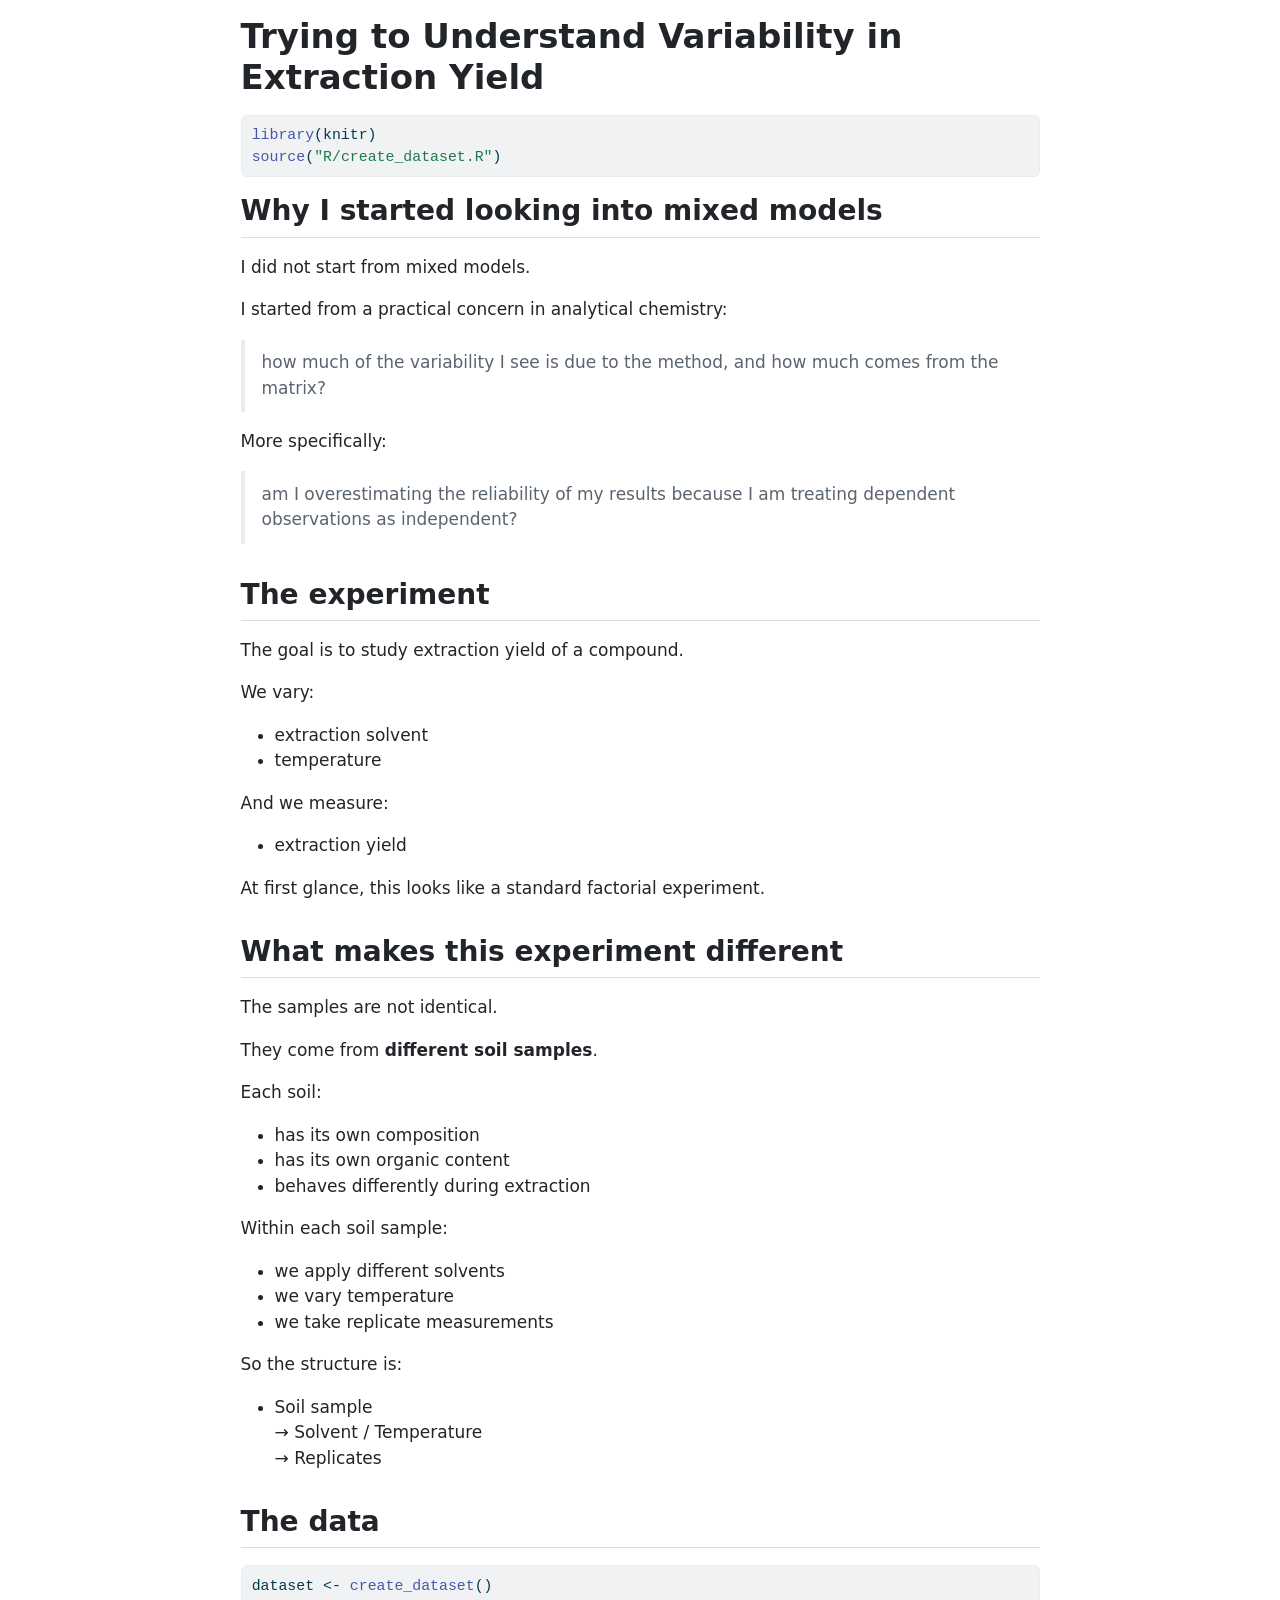
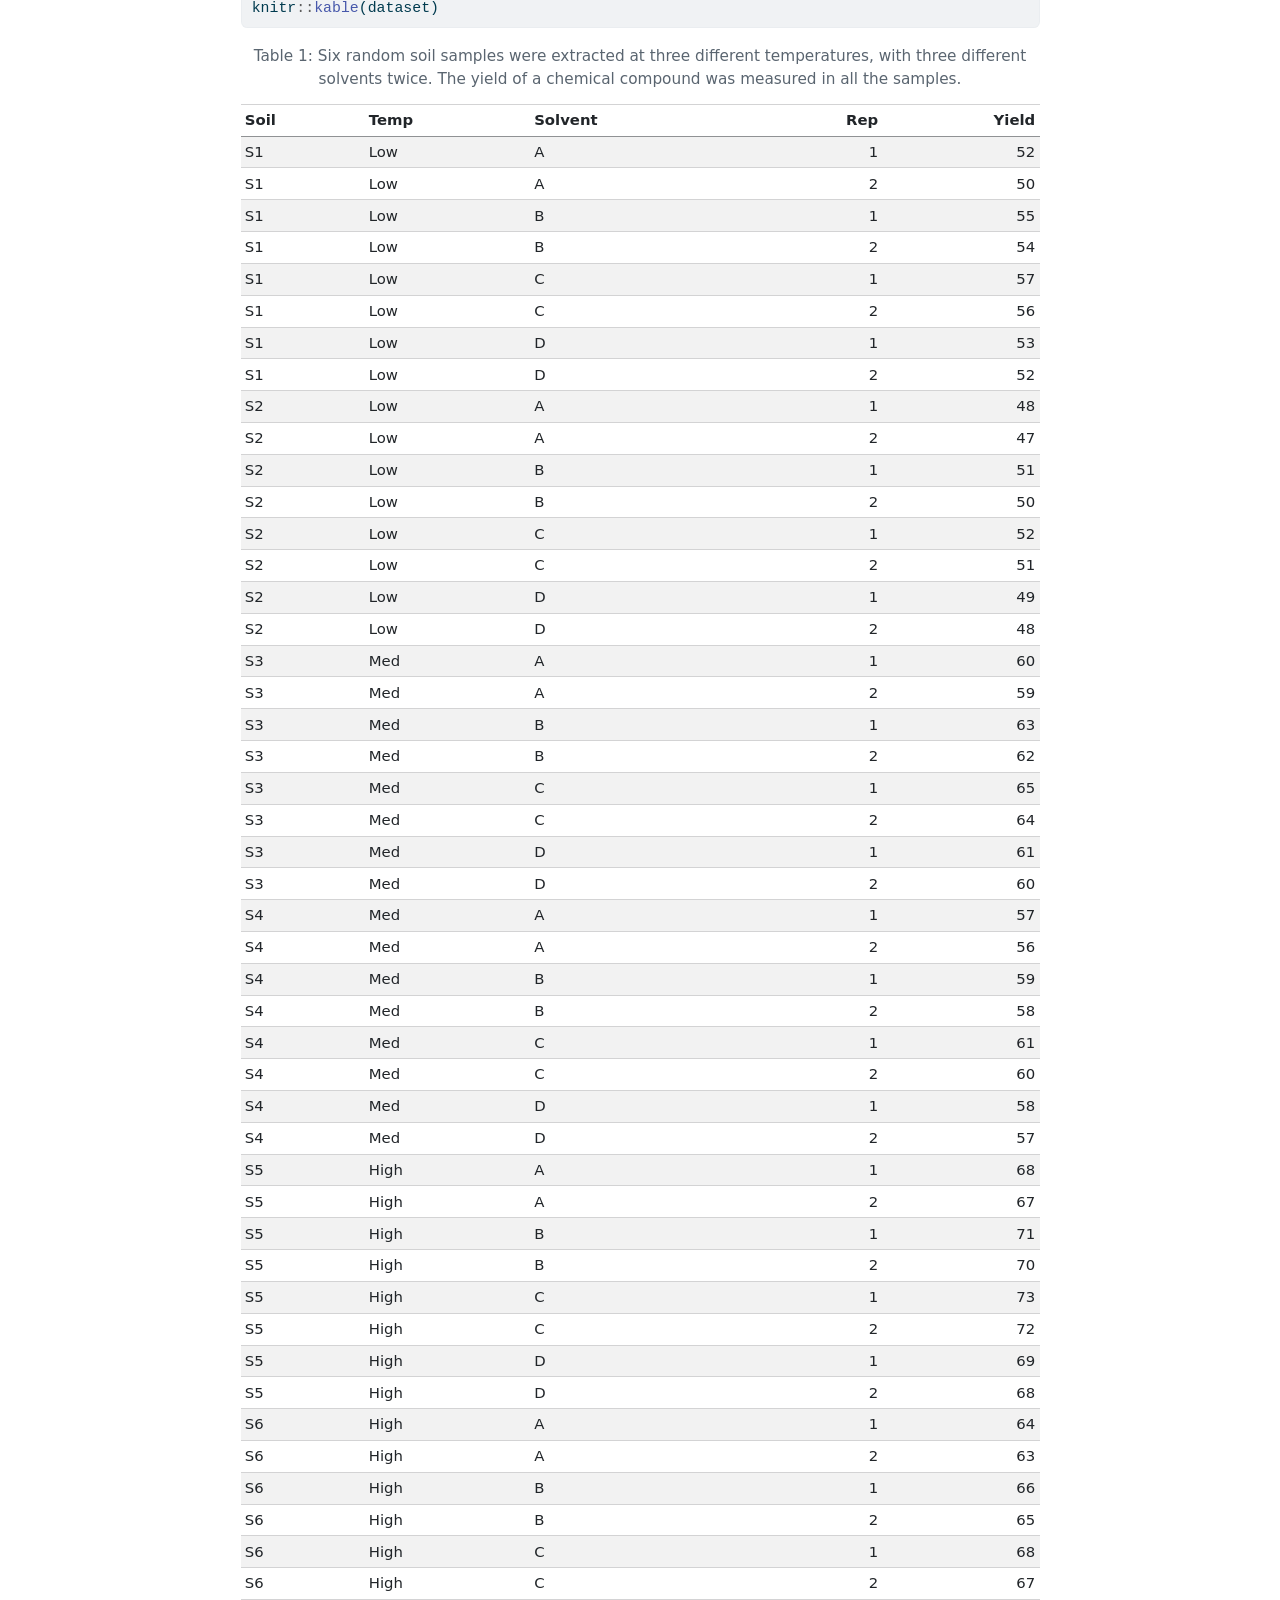
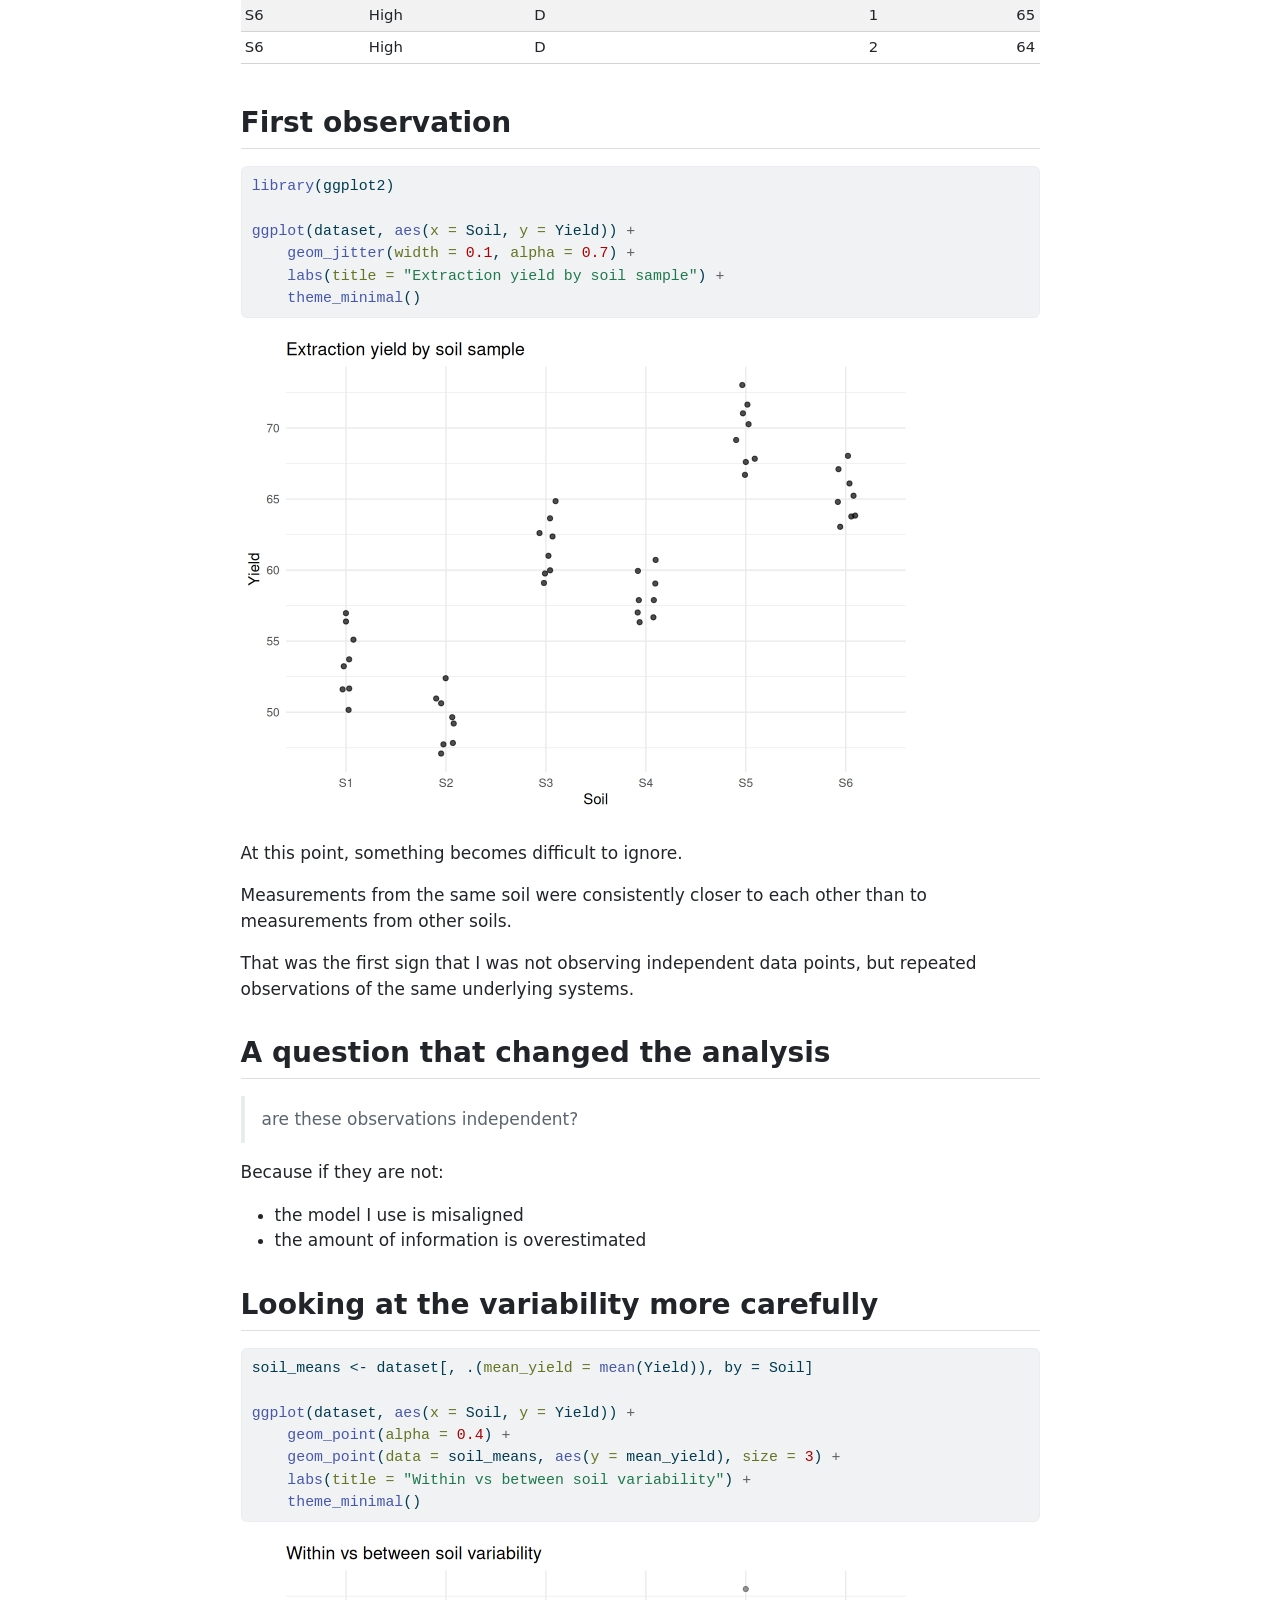
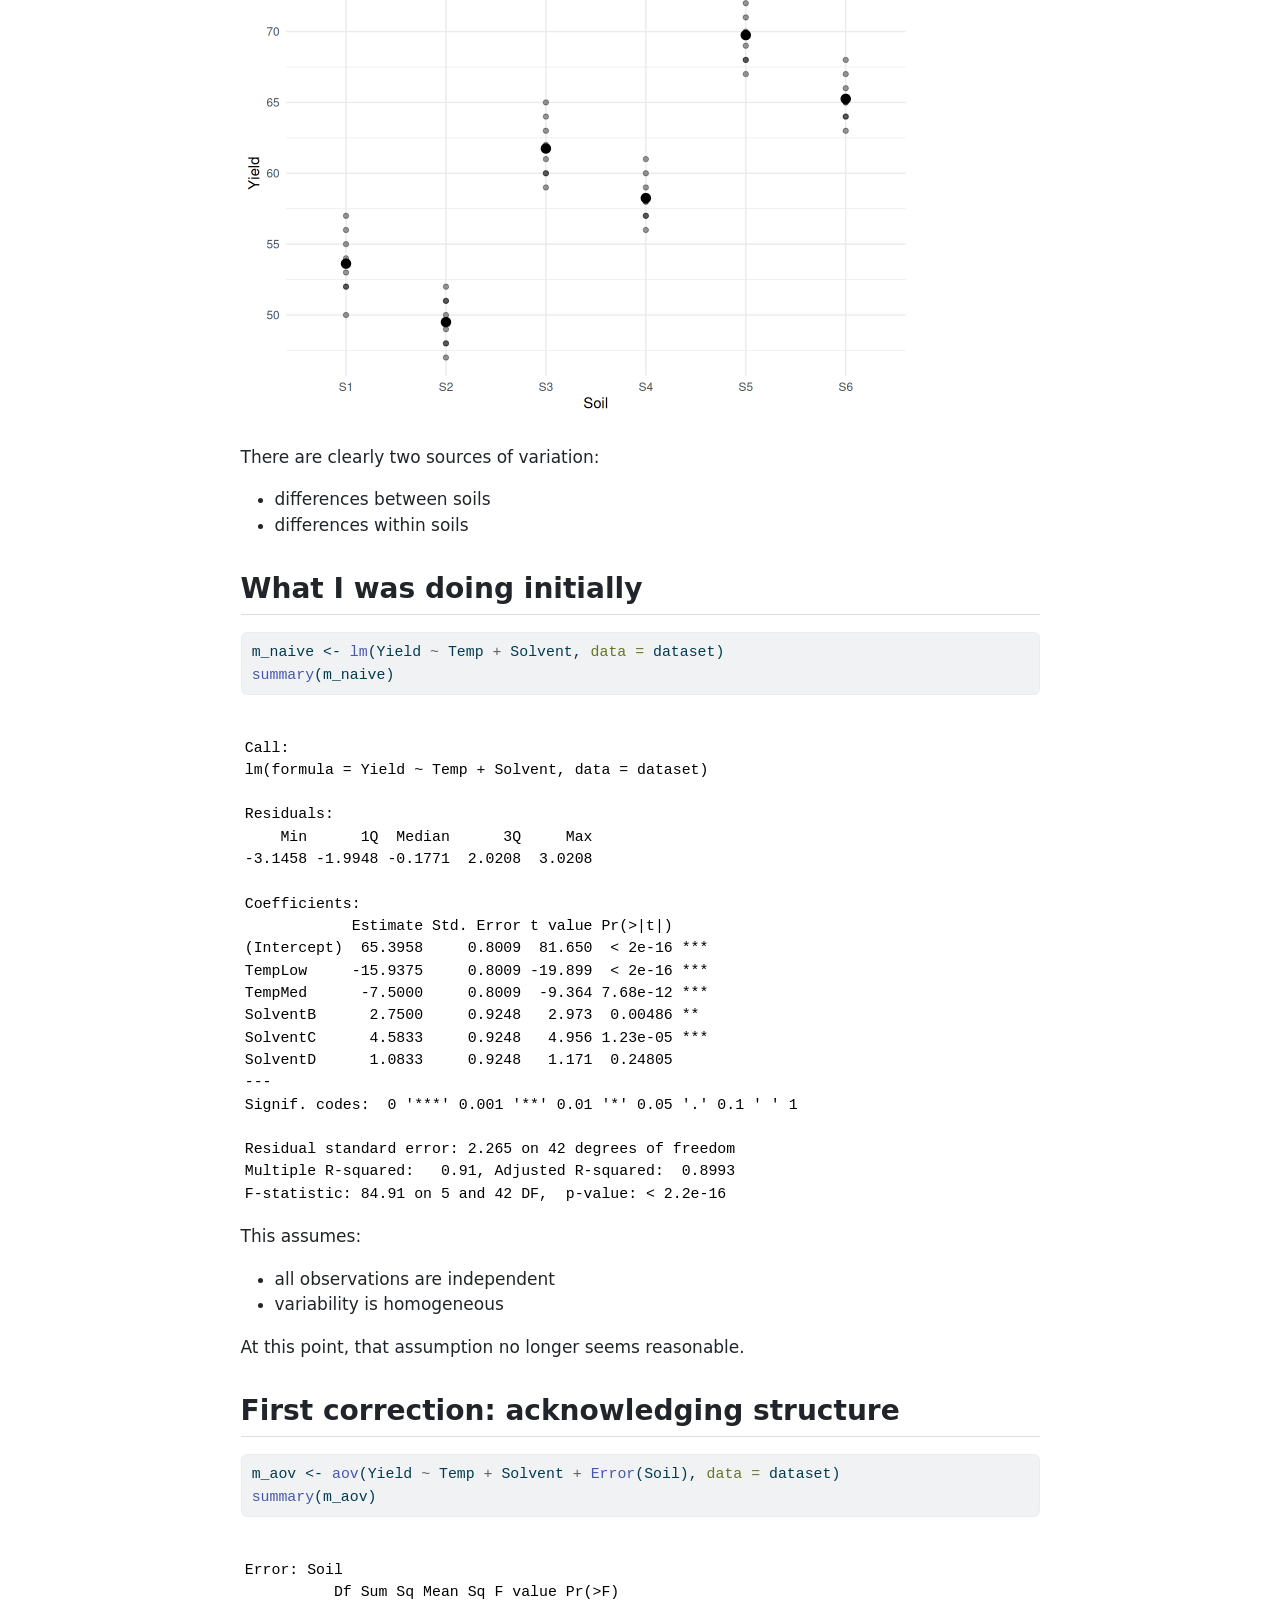
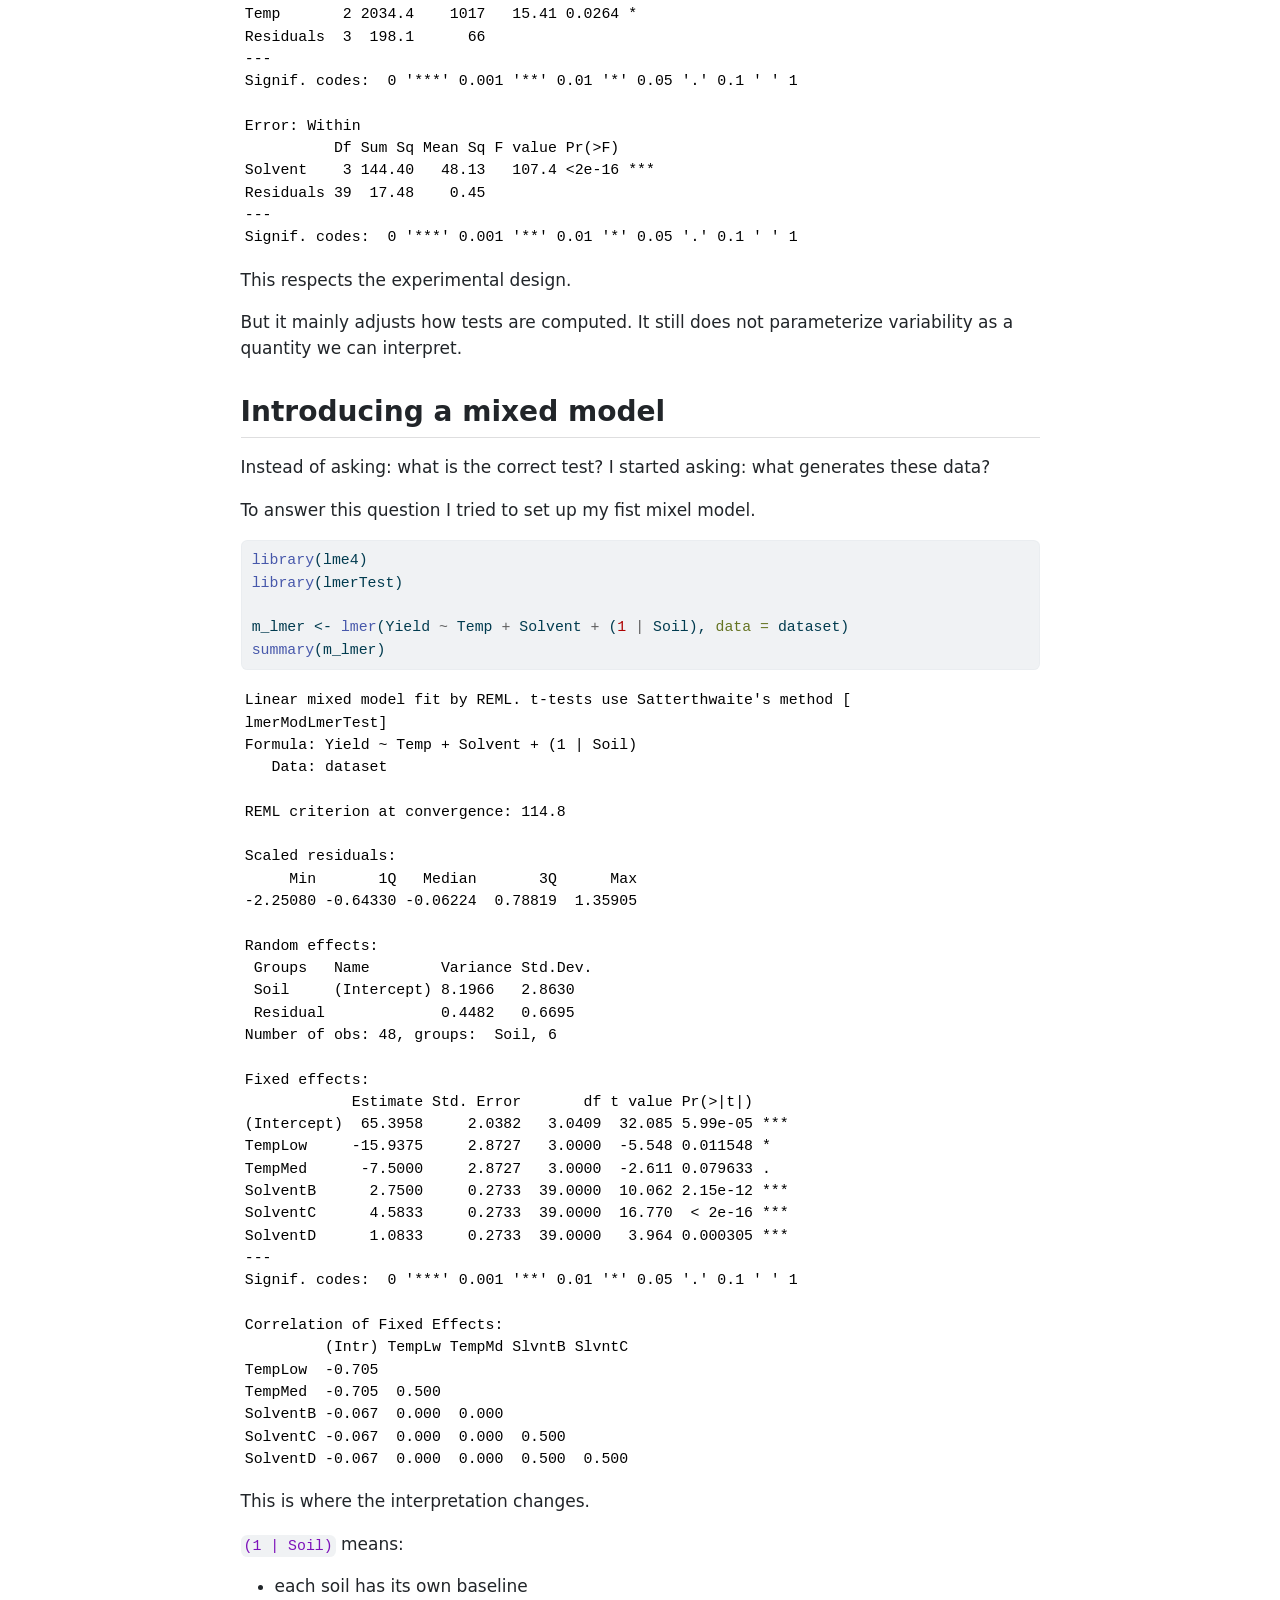
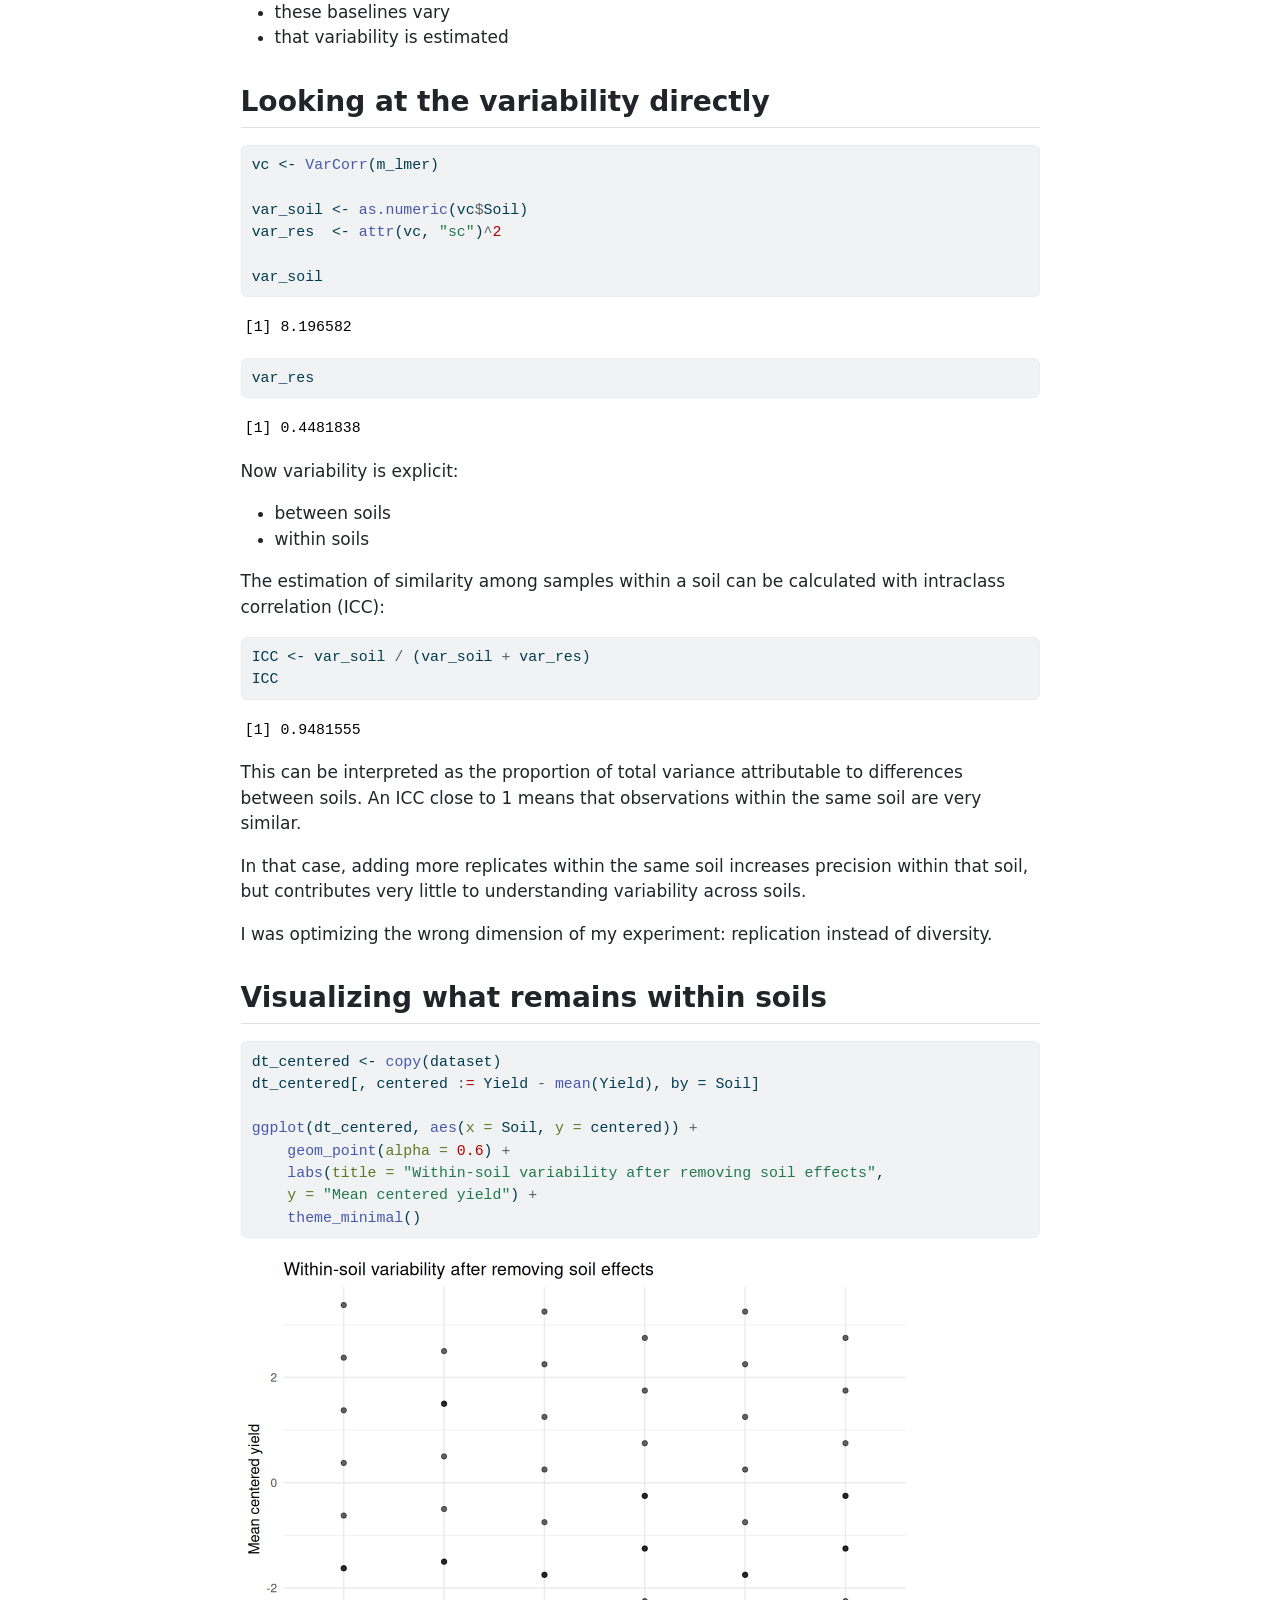
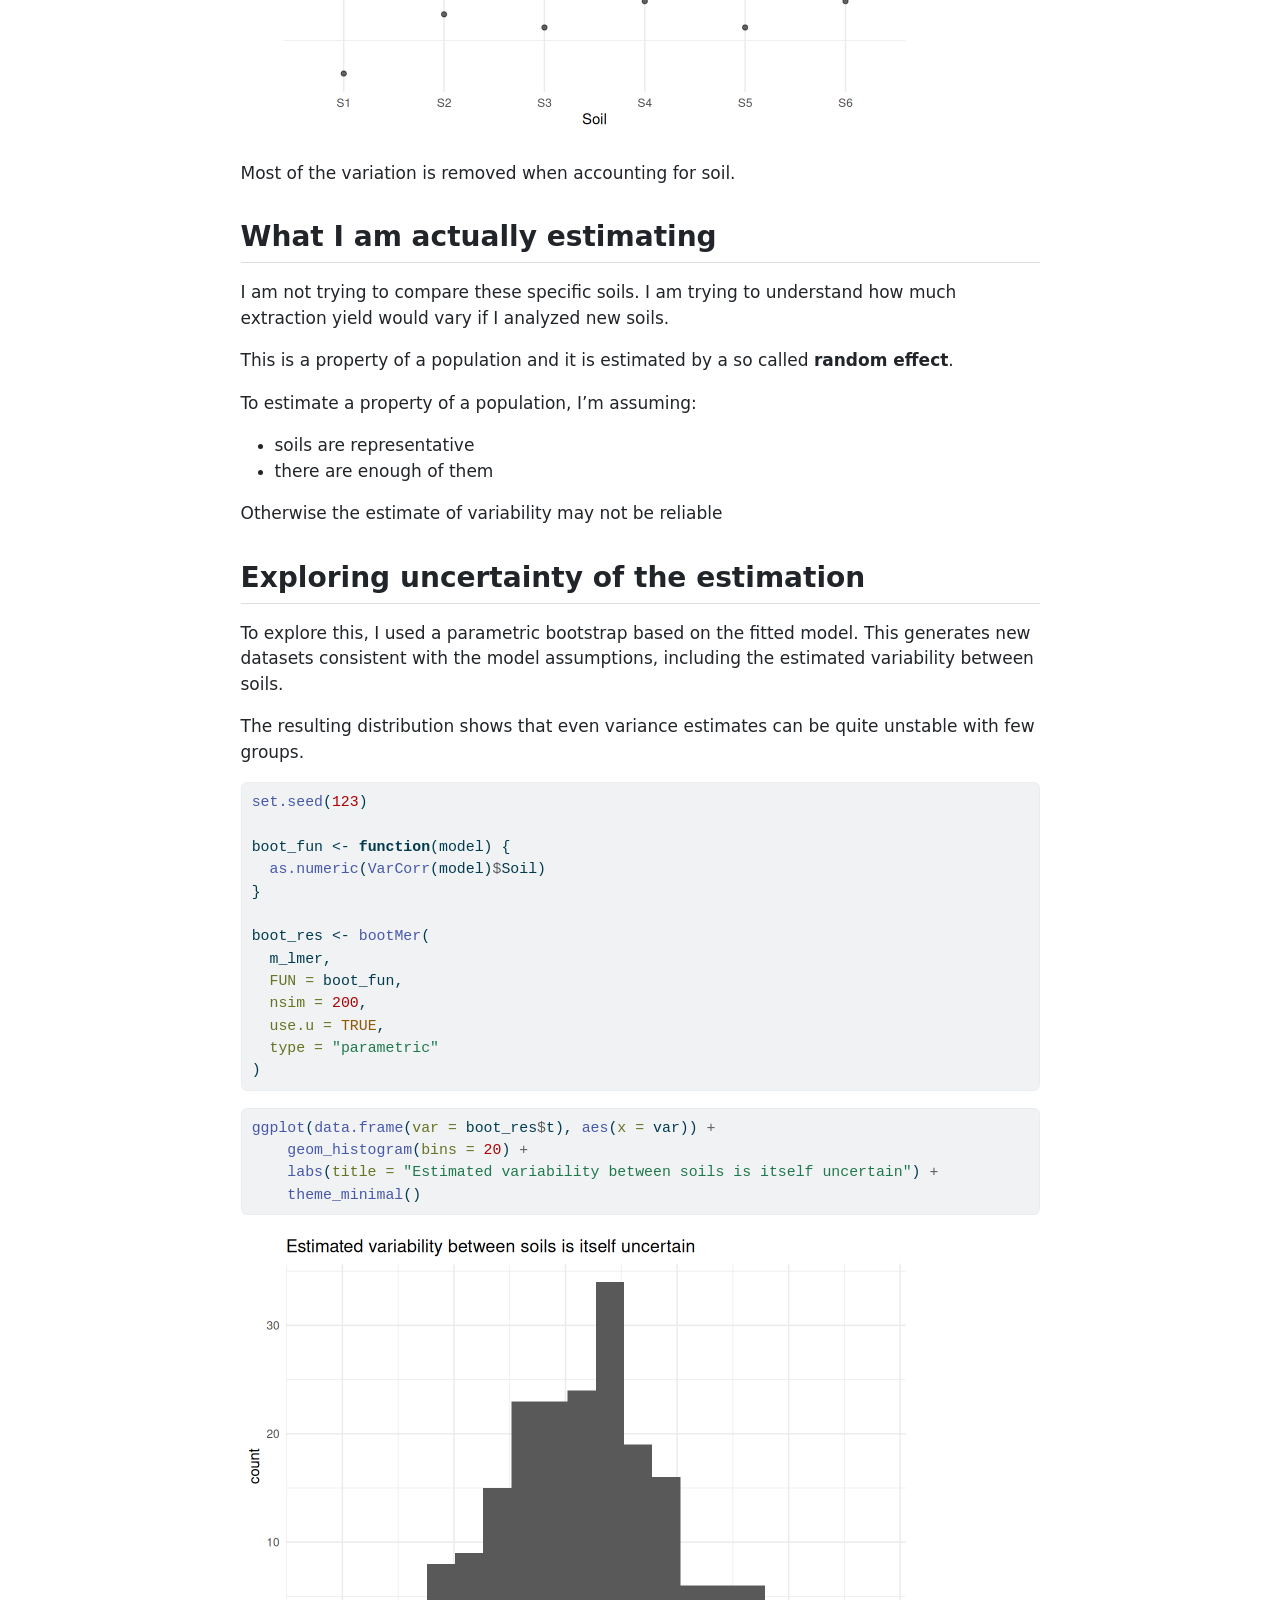
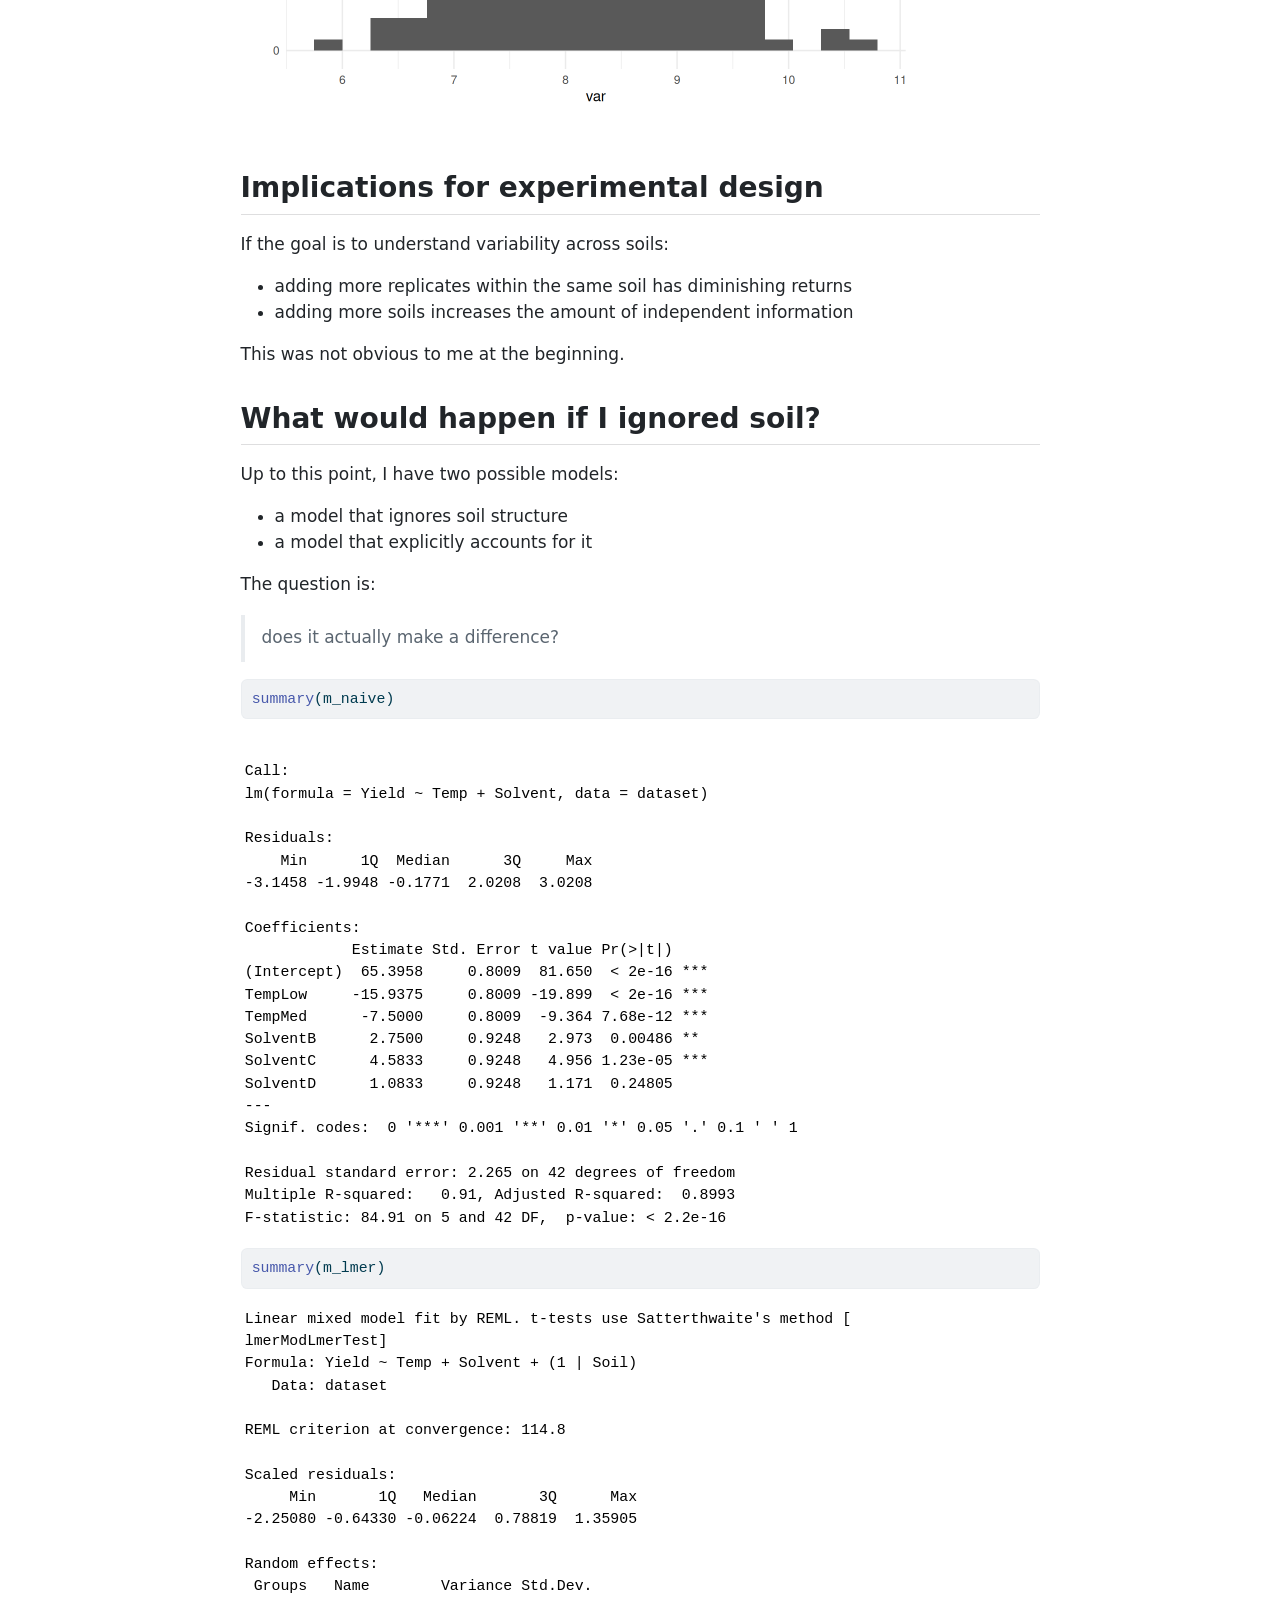
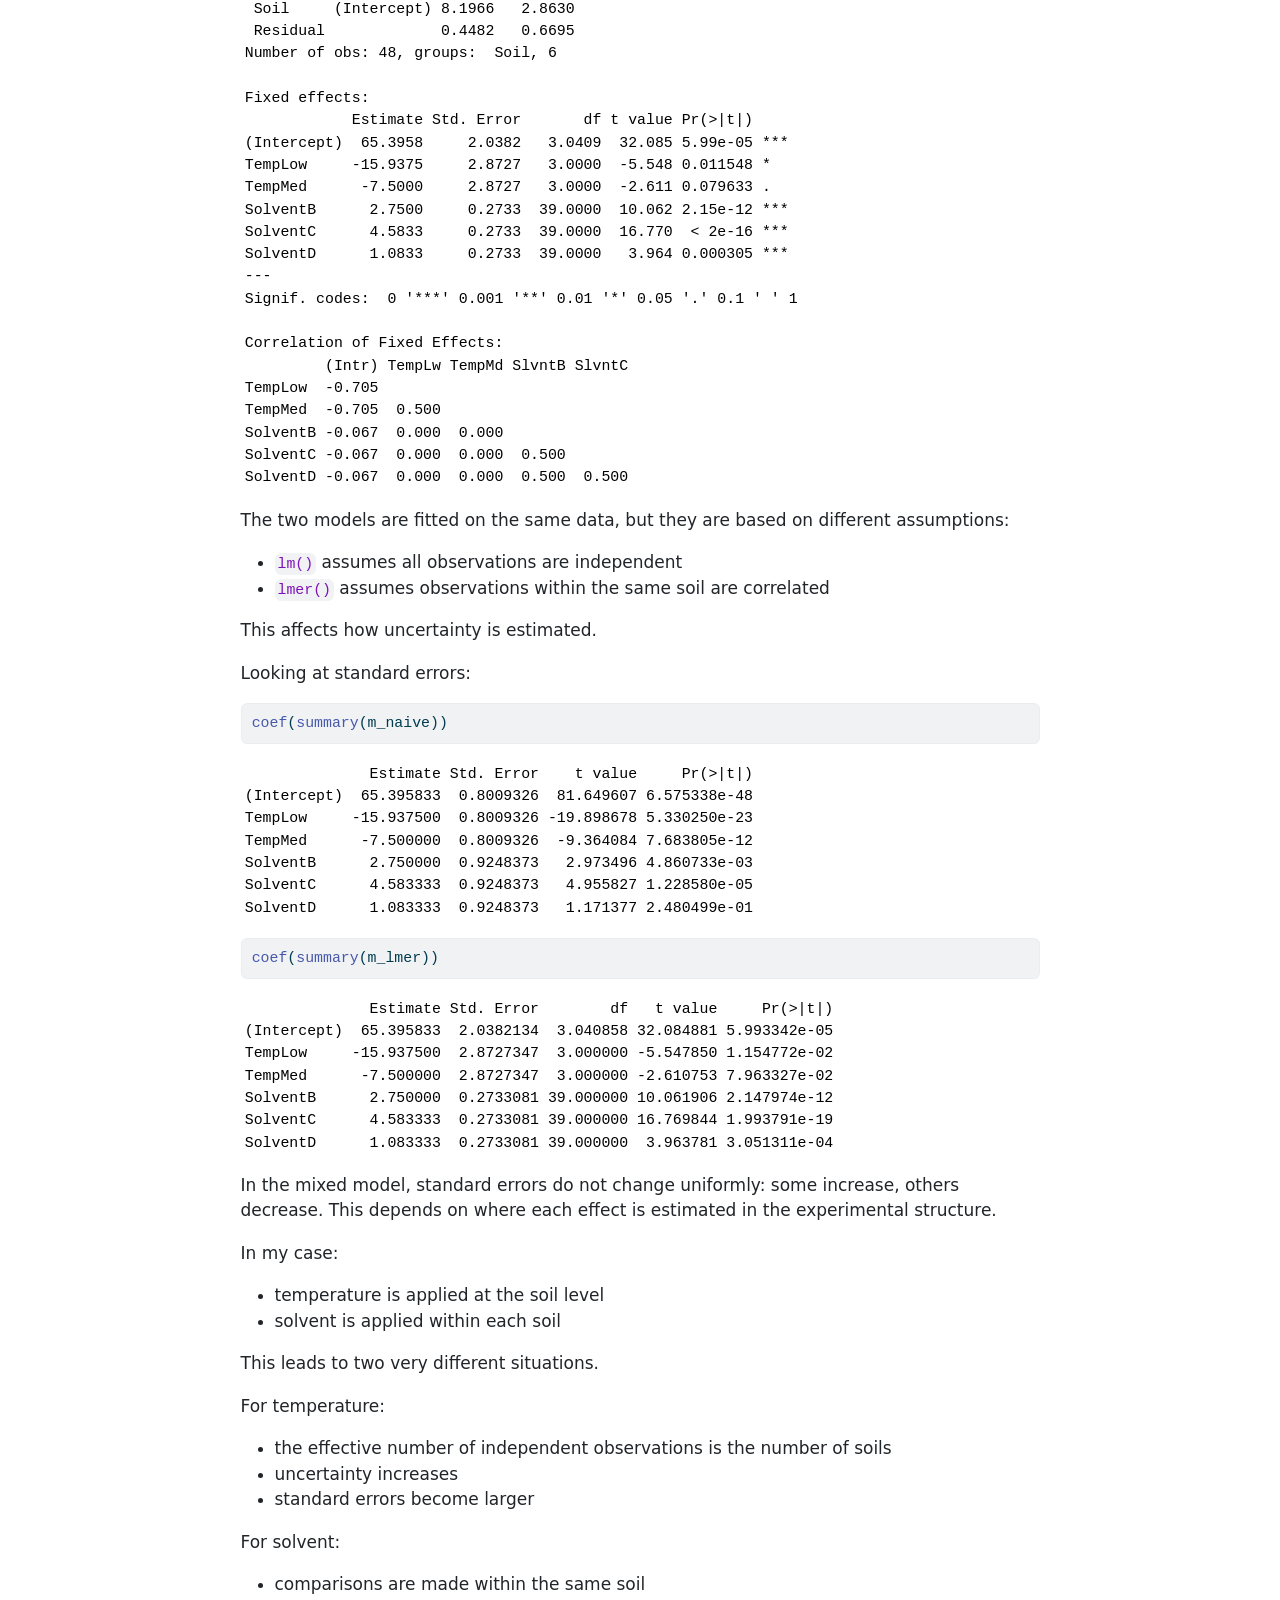
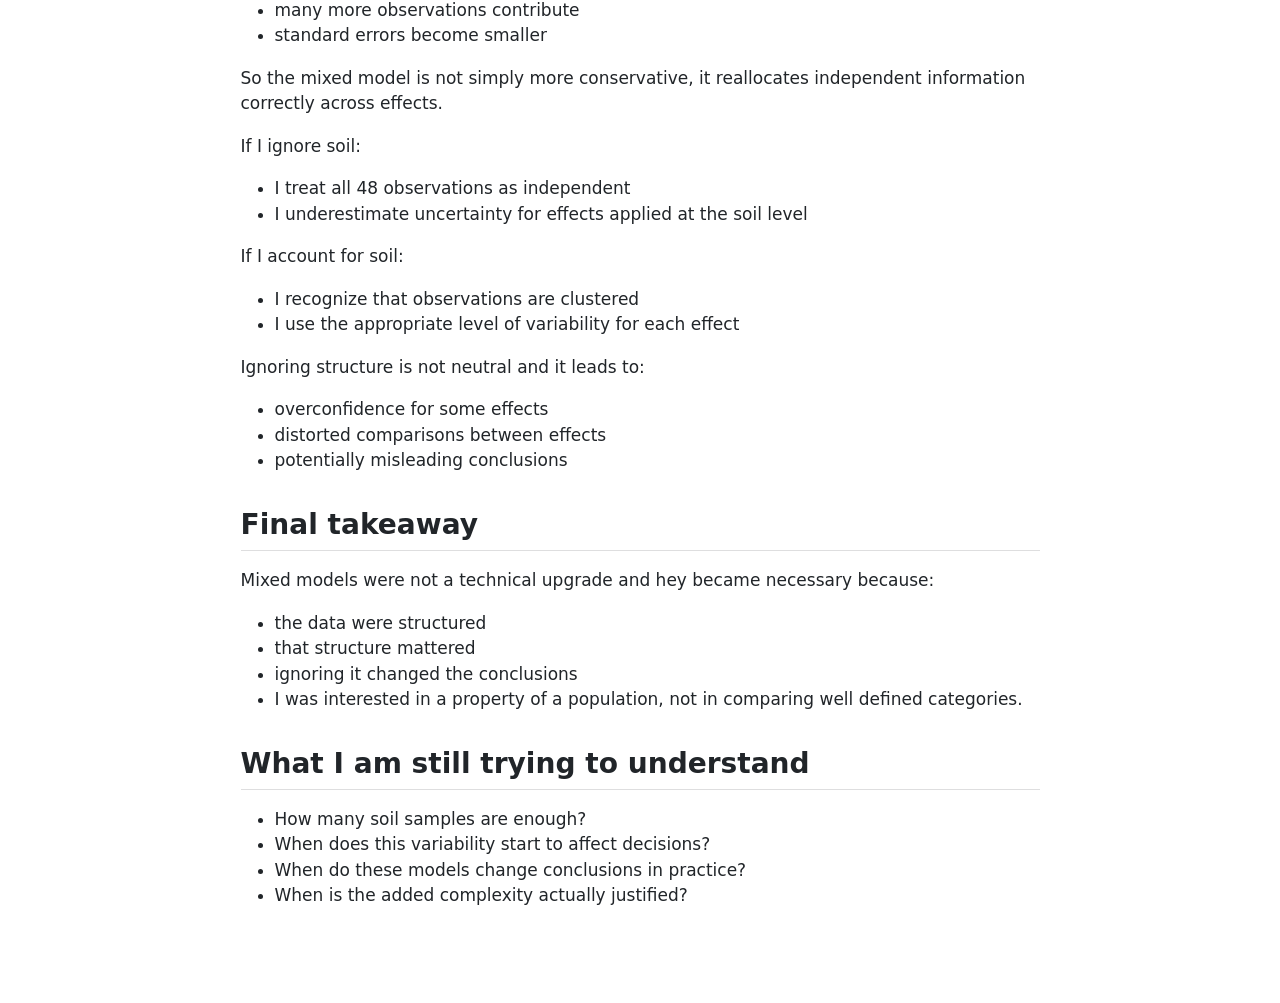
==== commit e885f6a2: "Built site for gh-pages" ====
--- a/report.html
+++ b/report.html
@@ -71,7 +71,7 @@
 <link href="report_files/libs/quarto-html/quarto-syntax-highlighting-7f8f88aac4f3542376d5c11b86a4c14d.css" rel="stylesheet" id="quarto-text-highlighting-styles">
 <script src="report_files/libs/bootstrap/bootstrap.min.js"></script>
 <link href="report_files/libs/bootstrap/bootstrap-icons.css" rel="stylesheet">
-<link href="report_files/libs/bootstrap/bootstrap-0fb6984058f7f9036de0a961a2d705fc.min.css" rel="stylesheet" append-hash="true" id="quarto-bootstrap" data-mode="light">
+<link href="report_files/libs/bootstrap/bootstrap-7f8d28353e1b7aed8a50cdb71f958a5d.min.css" rel="stylesheet" append-hash="true" id="quarto-bootstrap" data-mode="light">
 
 
 </head>
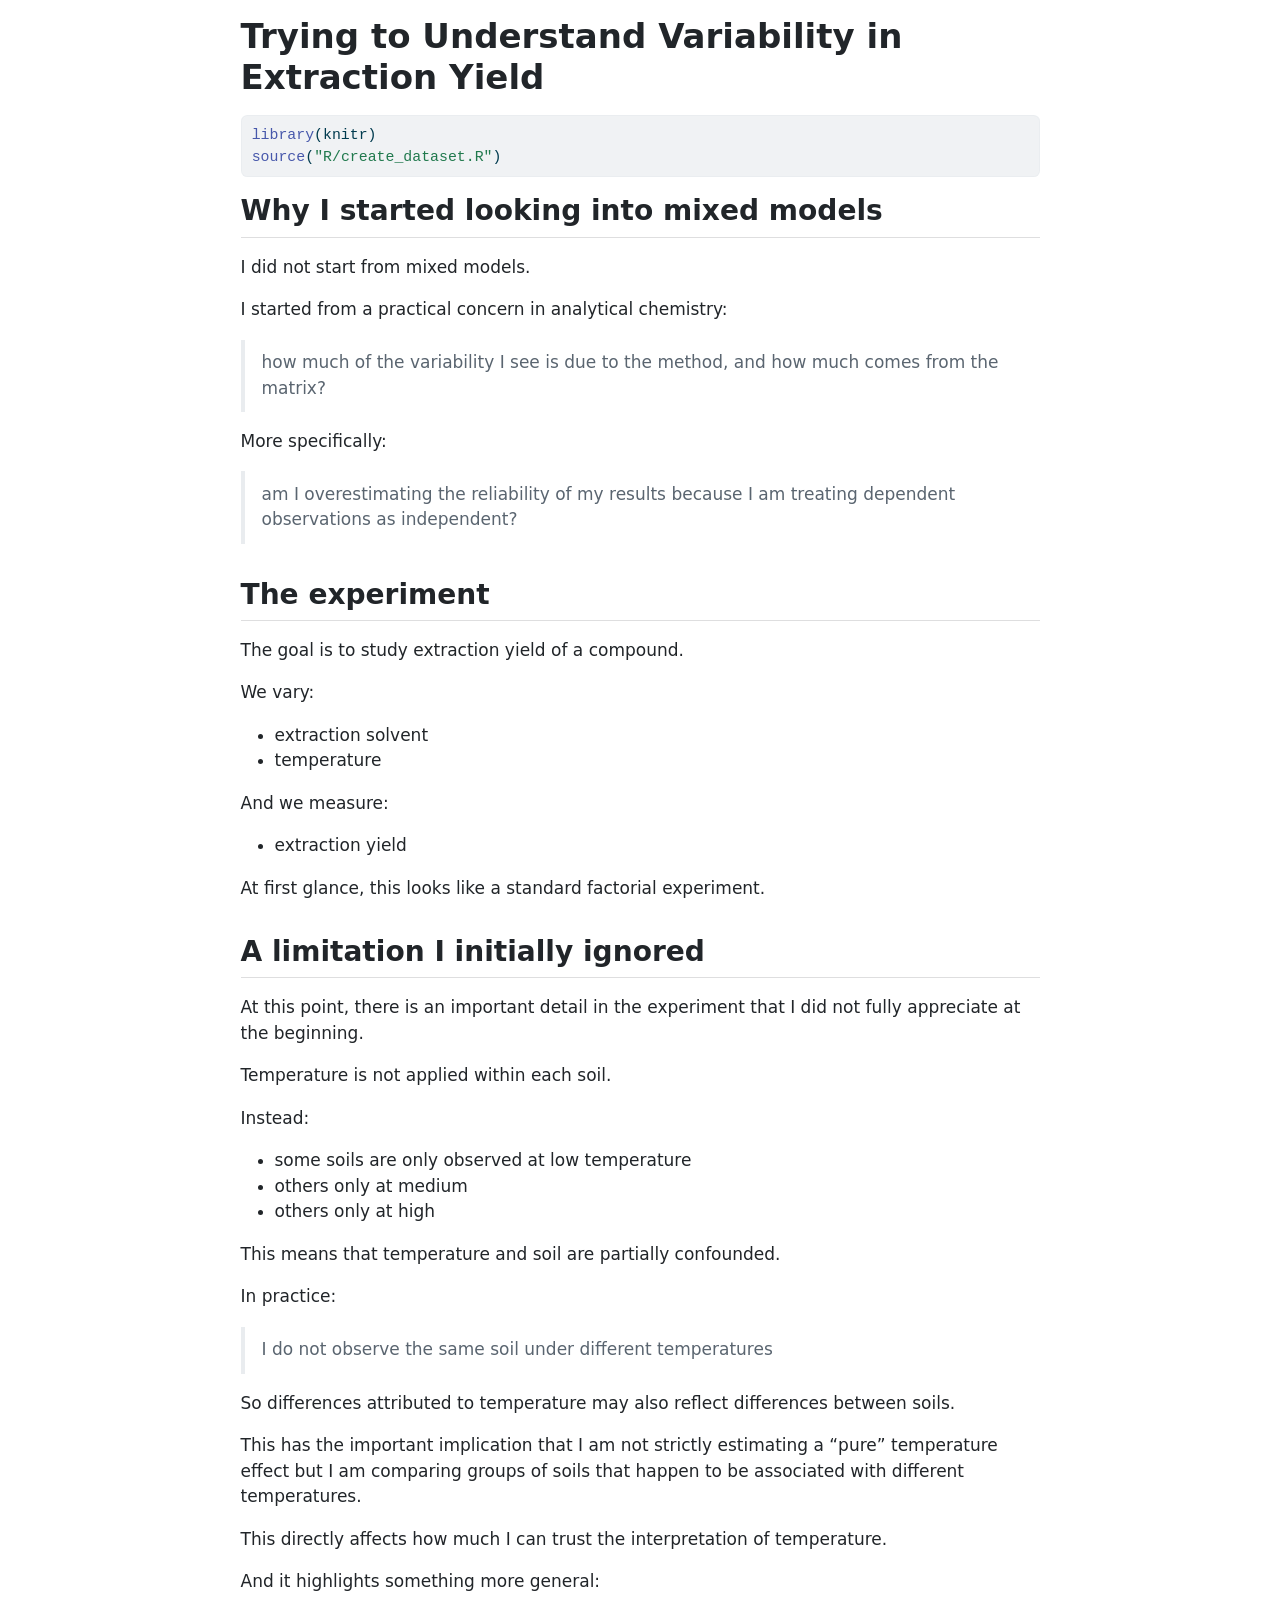
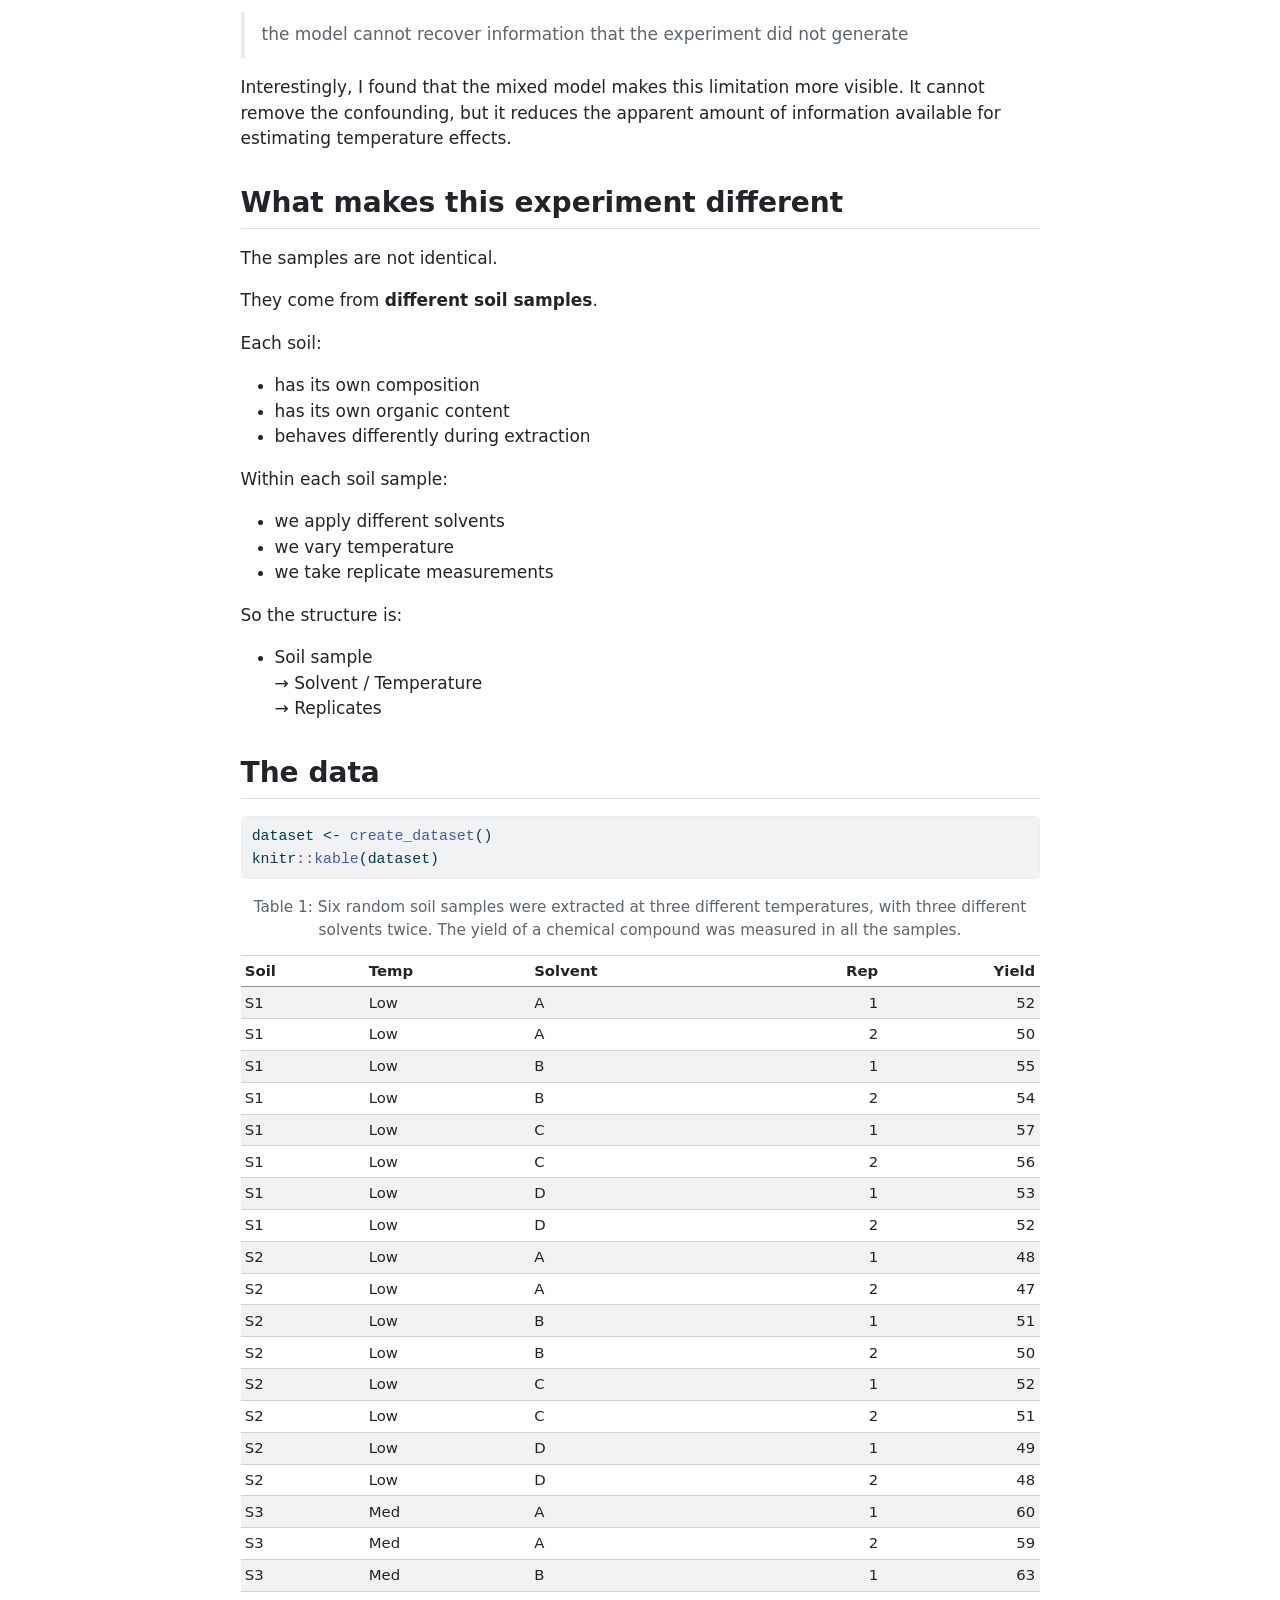
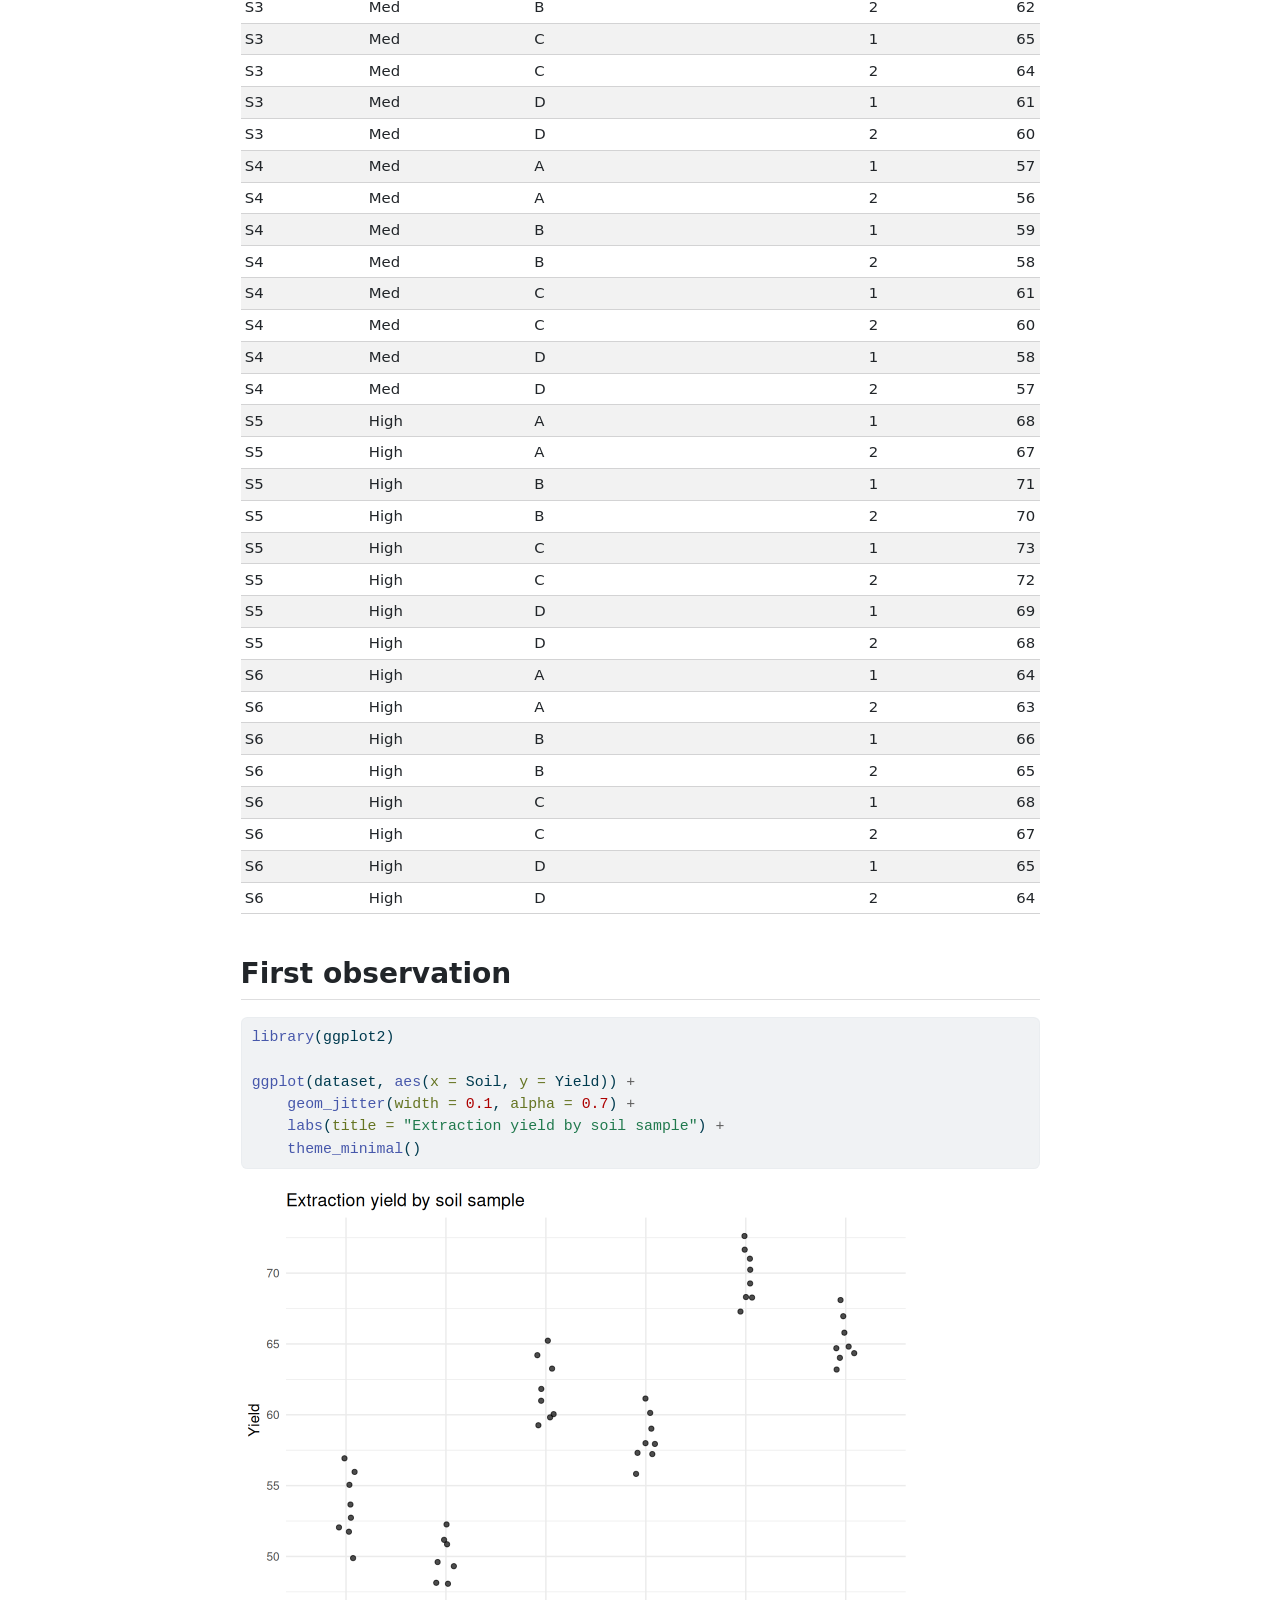
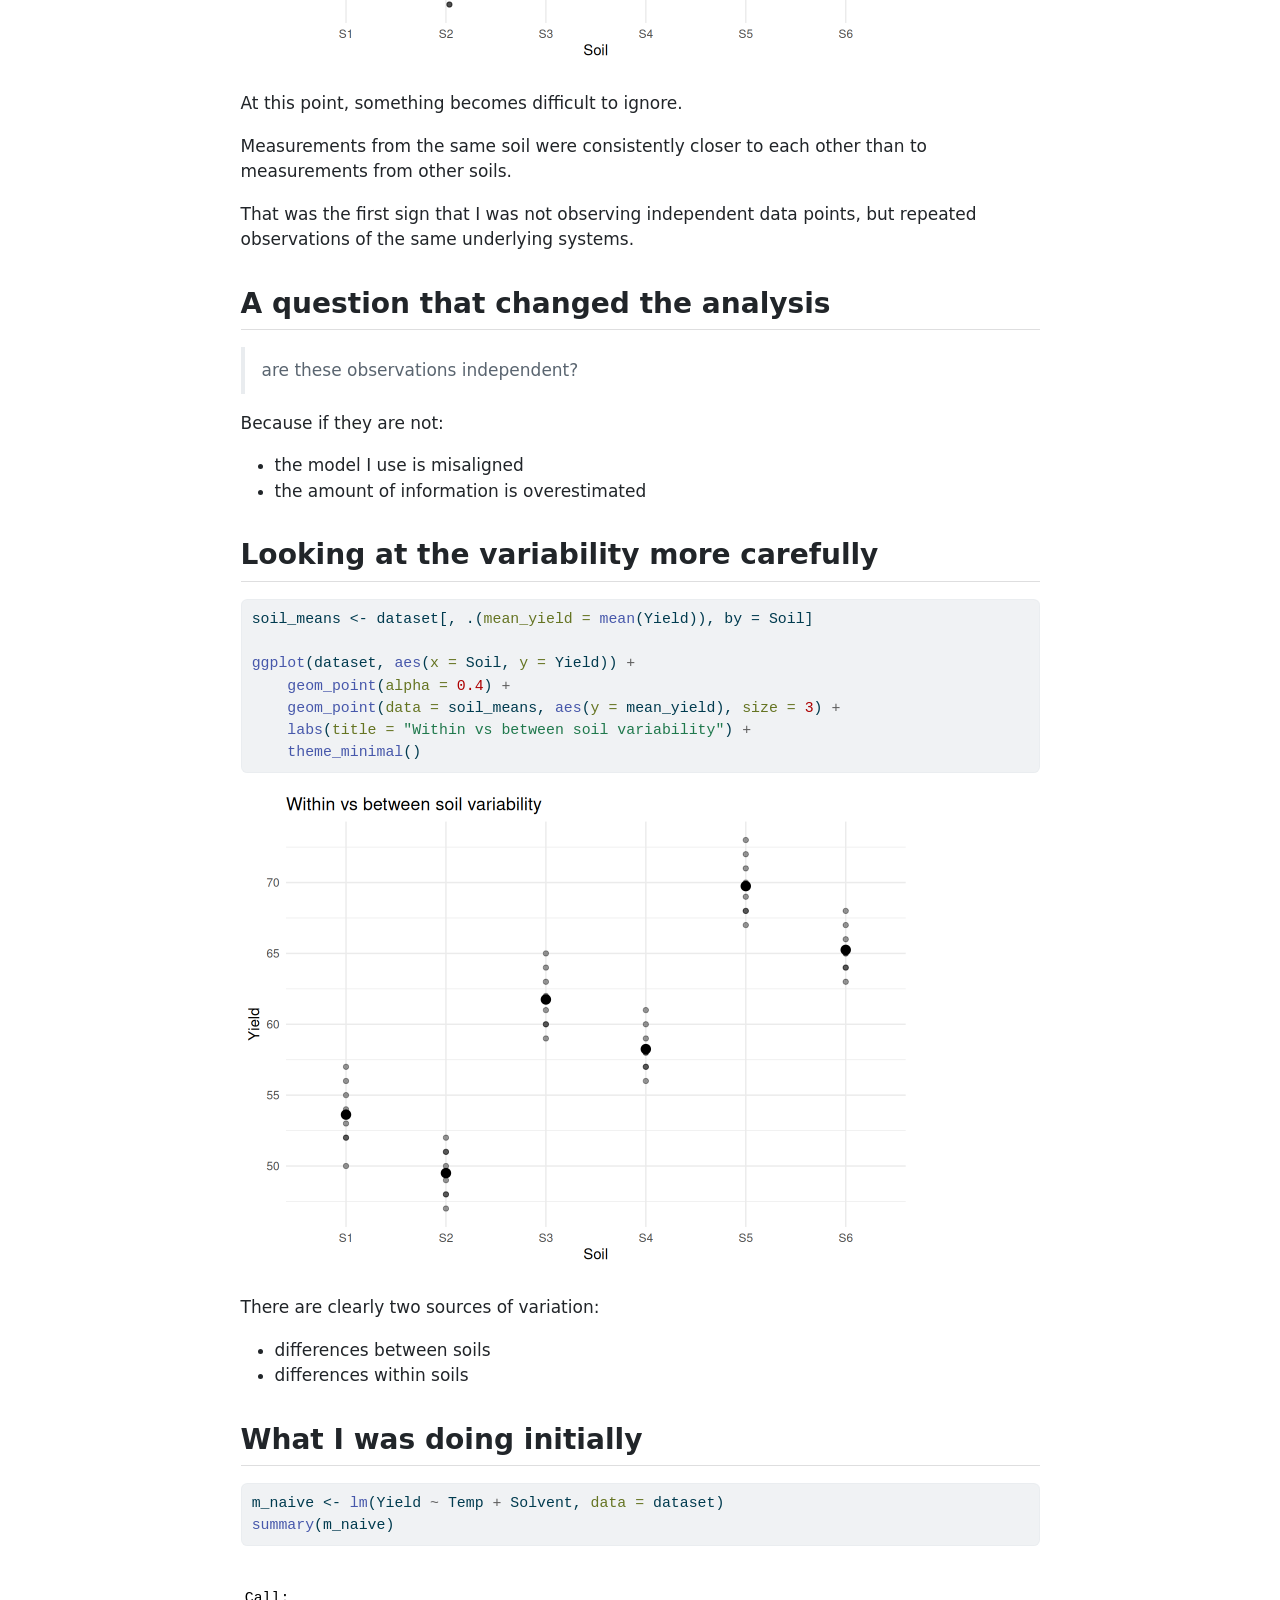
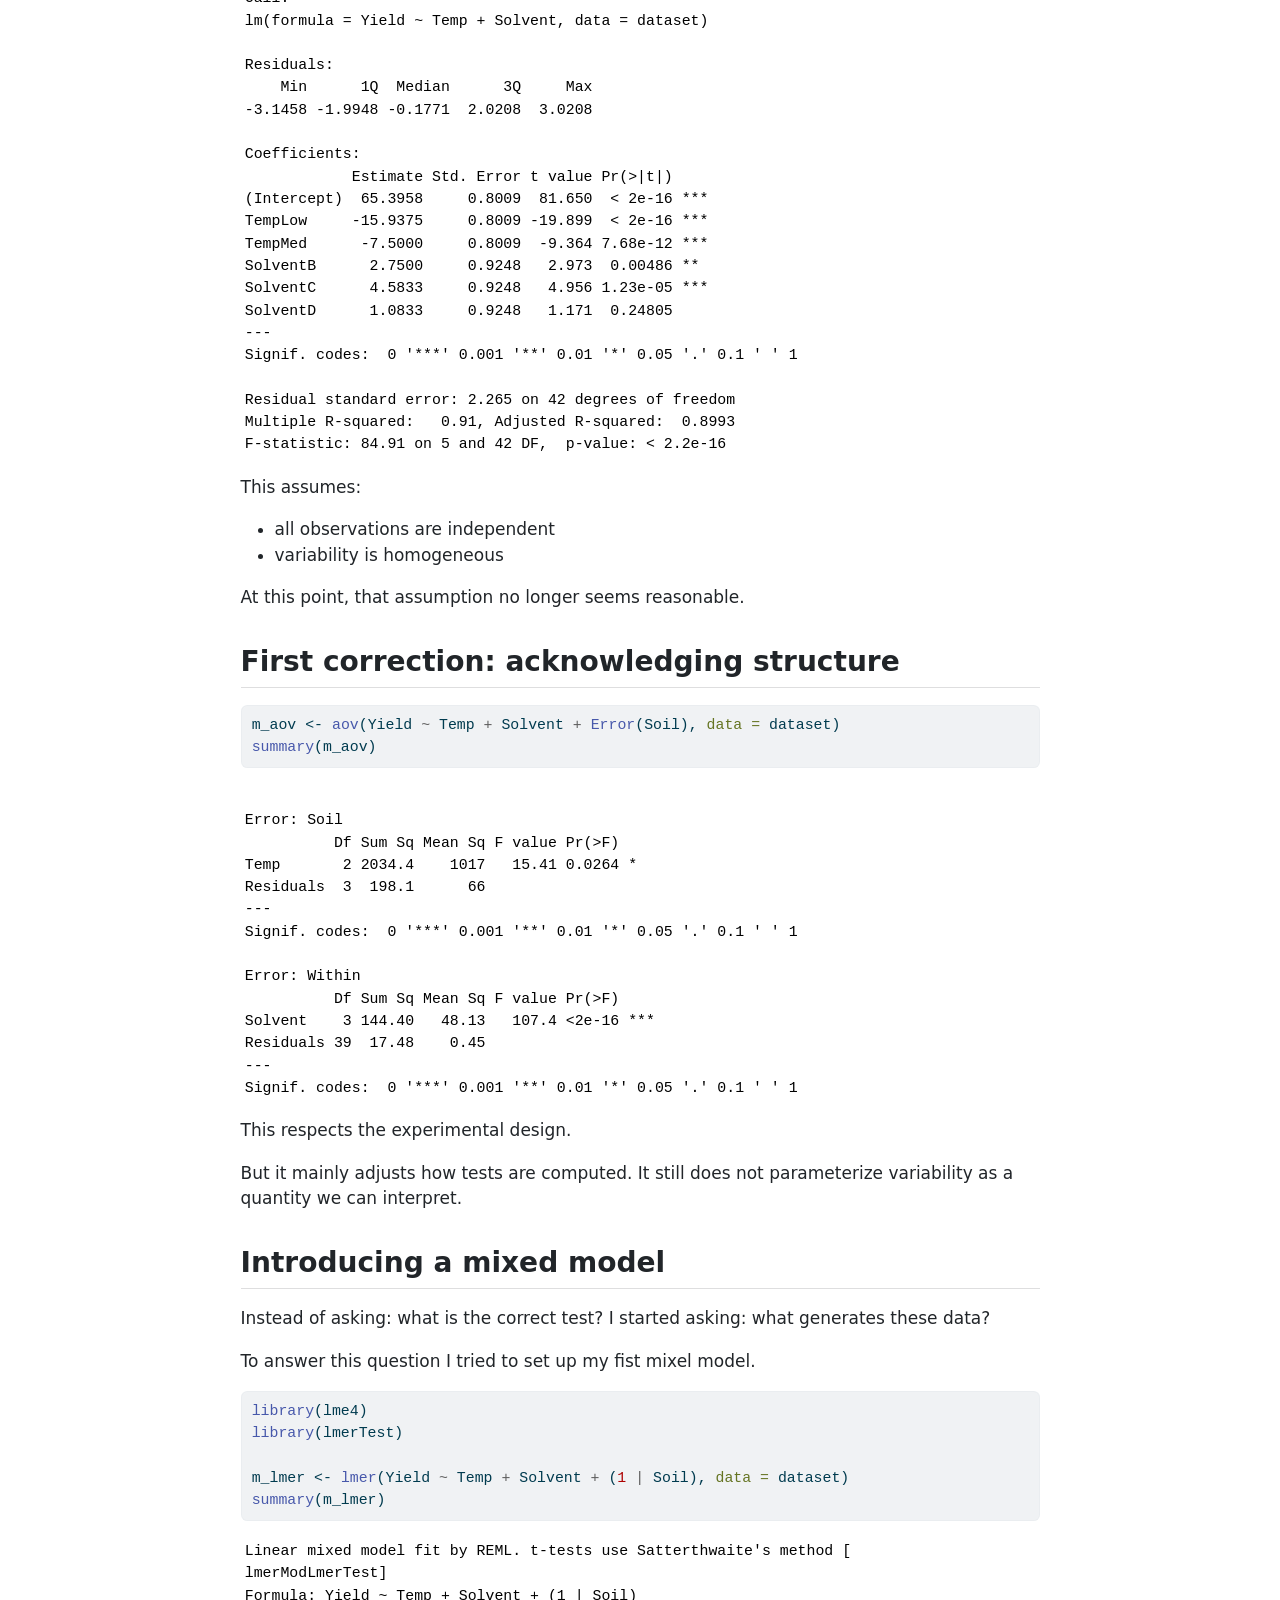
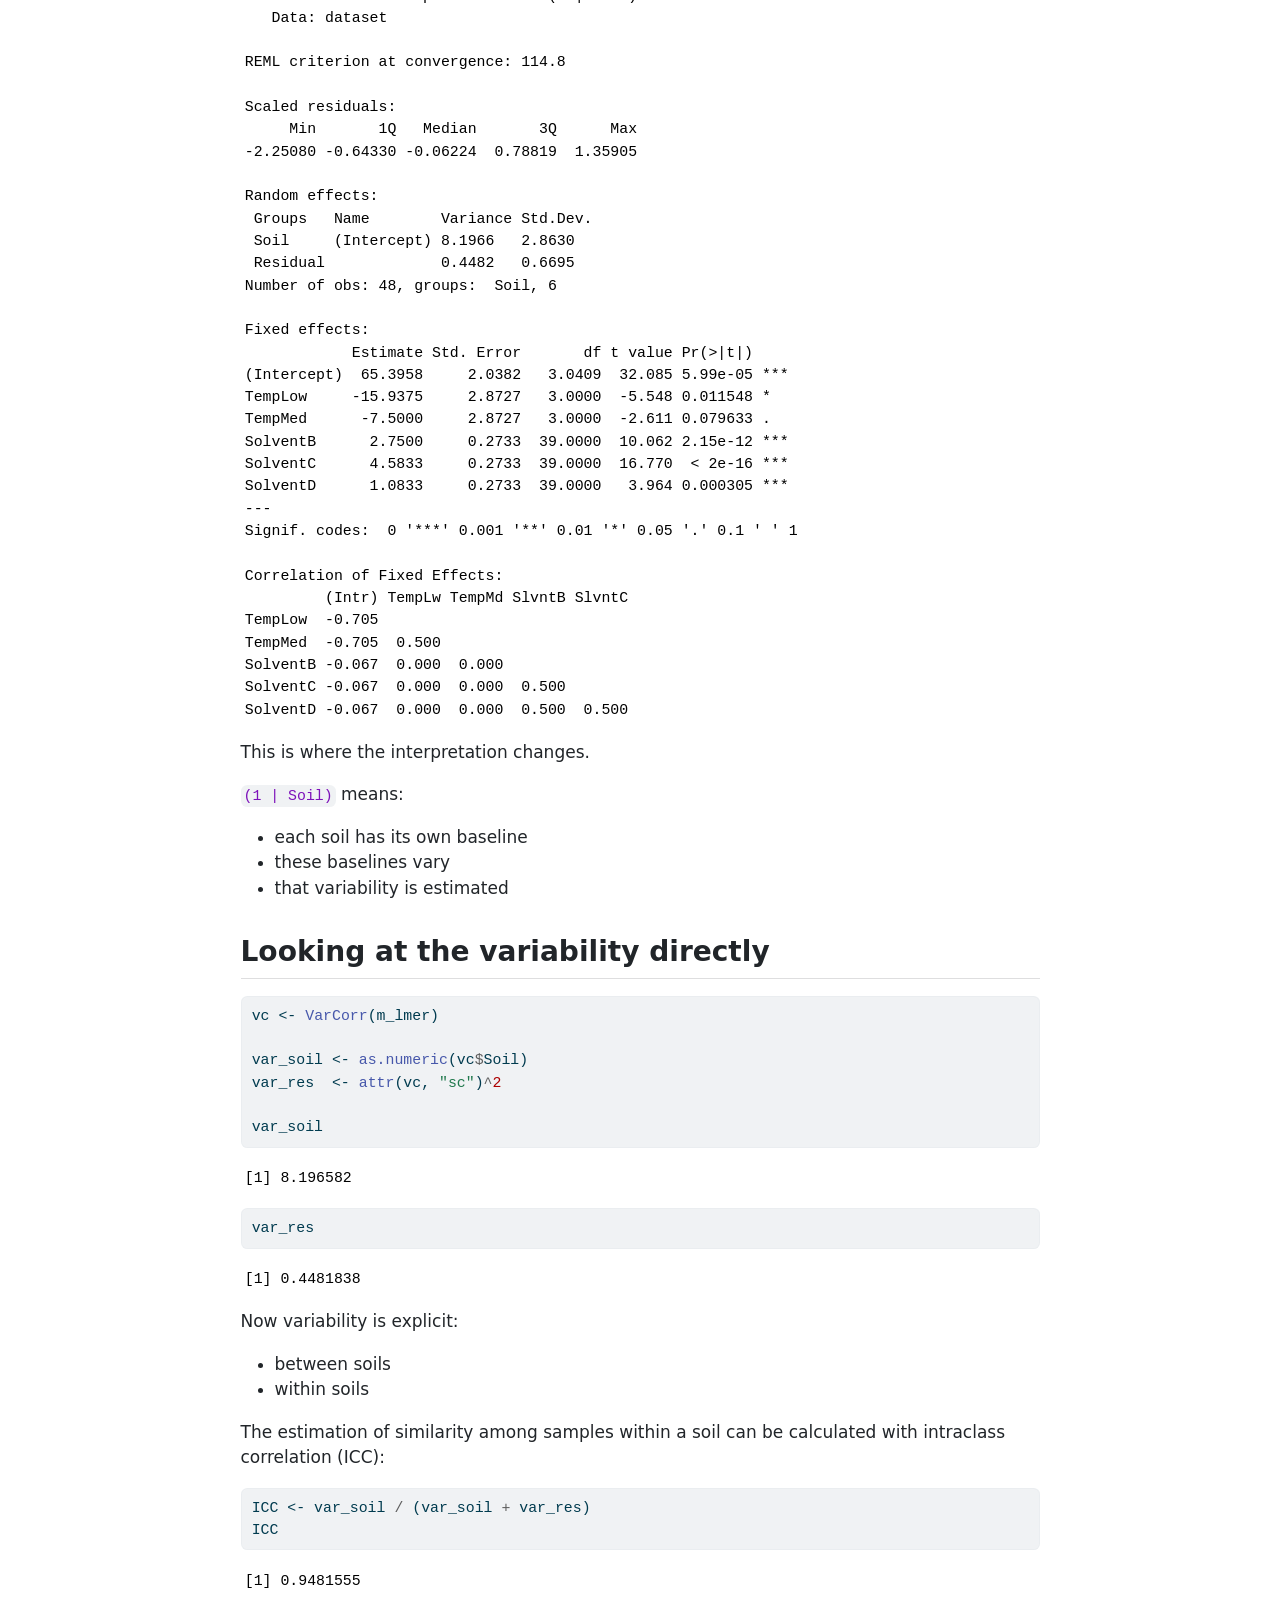
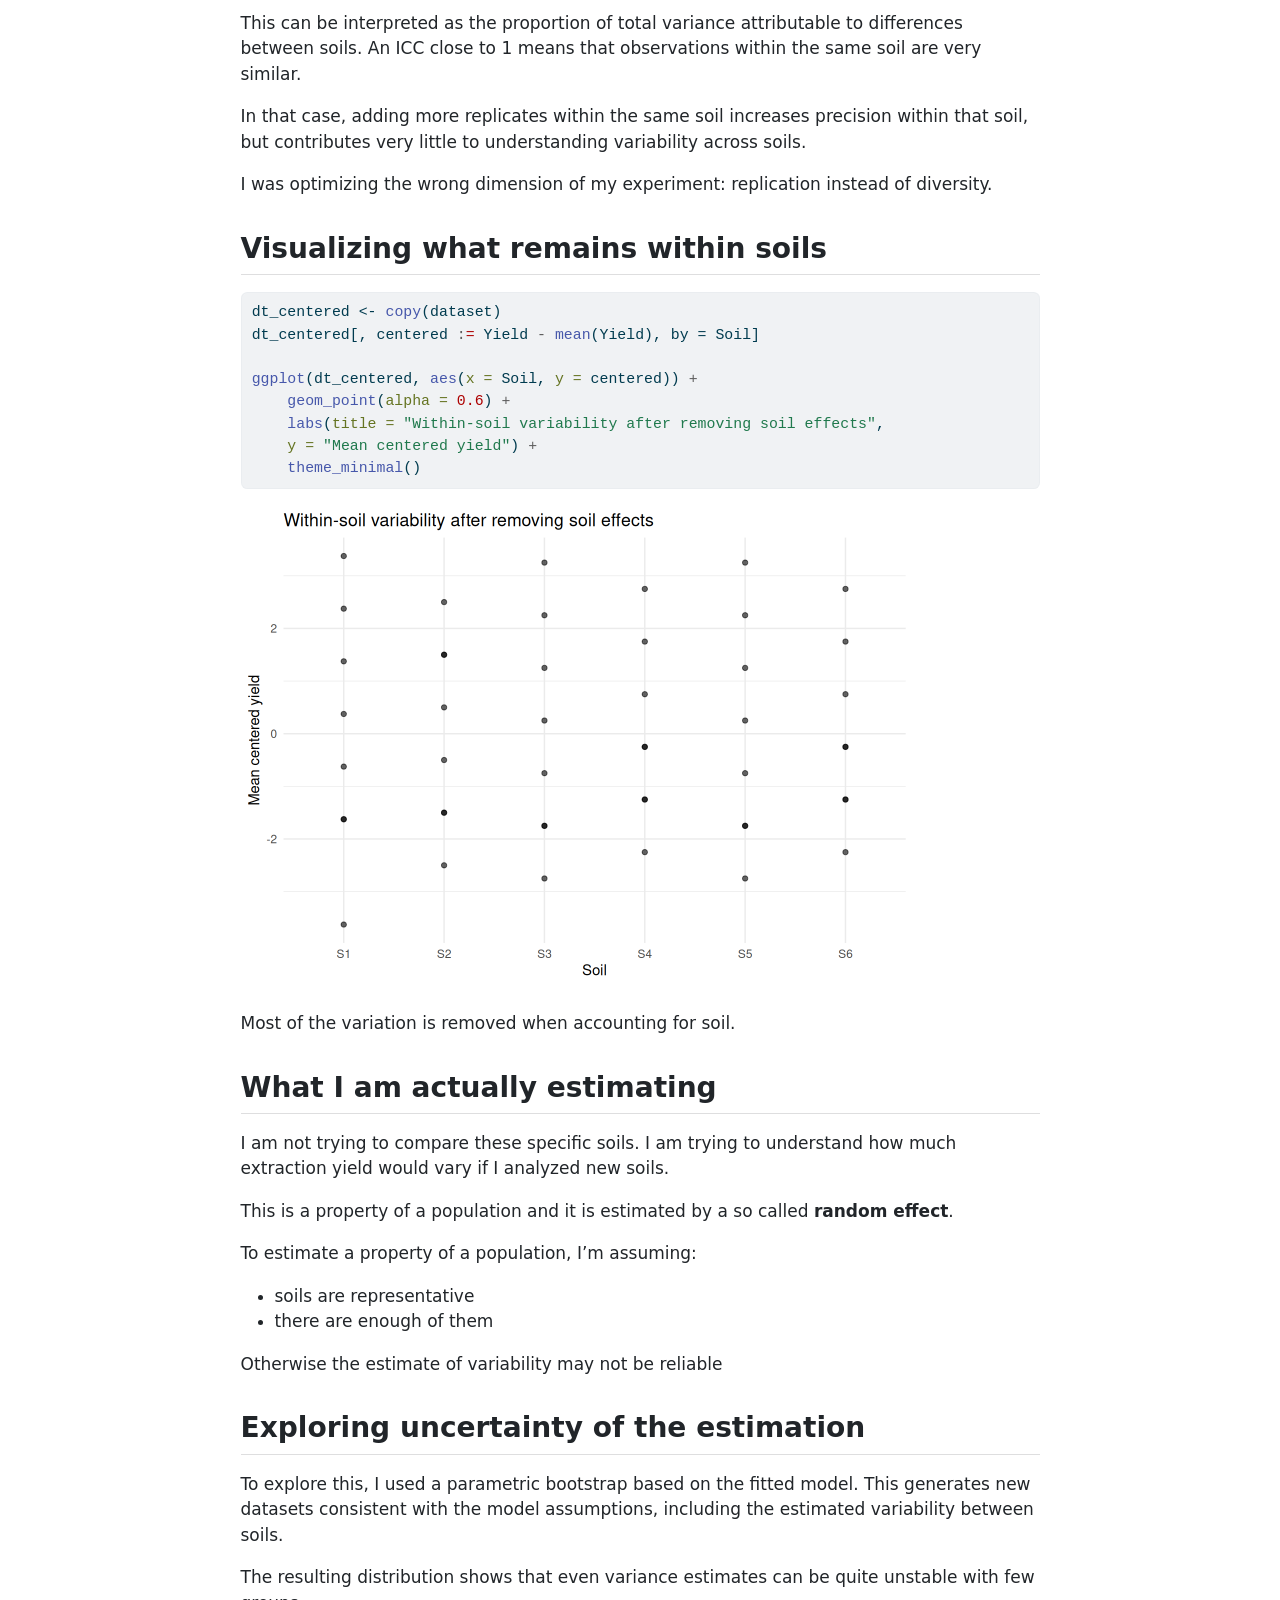
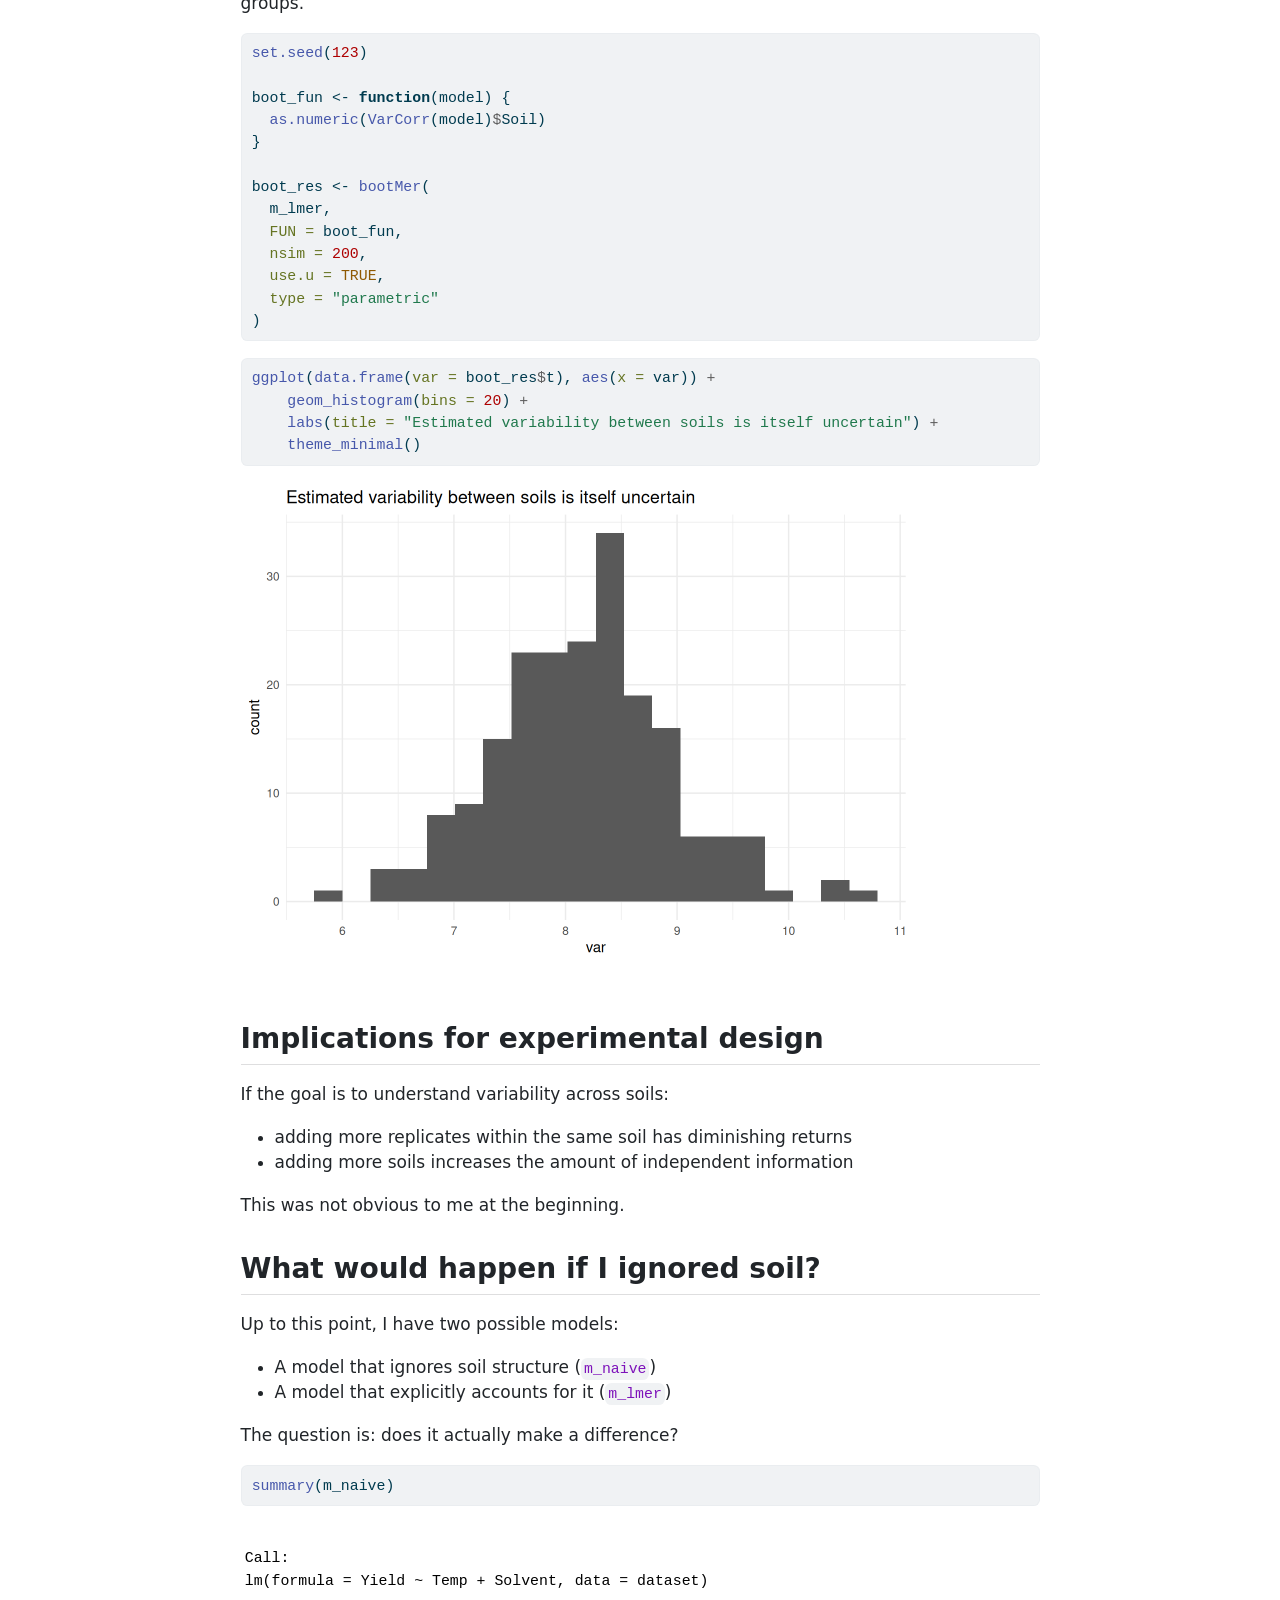
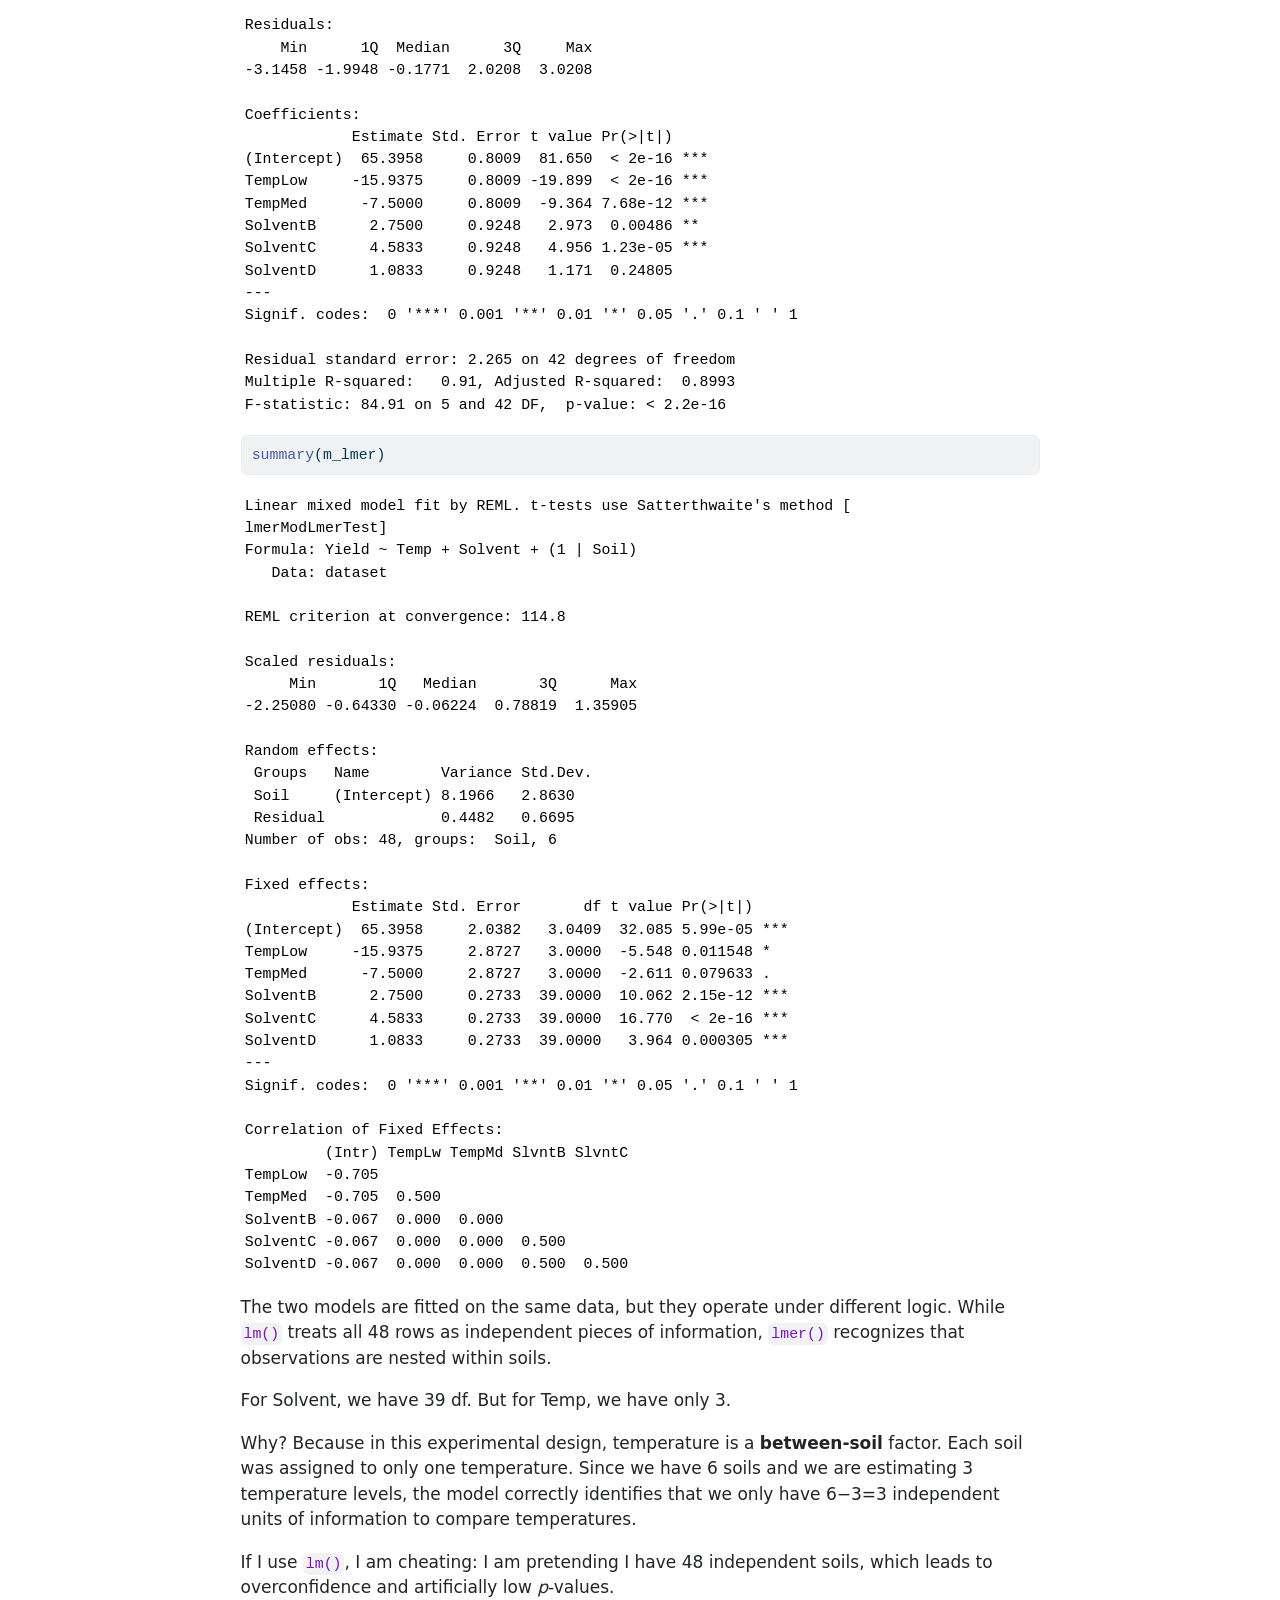
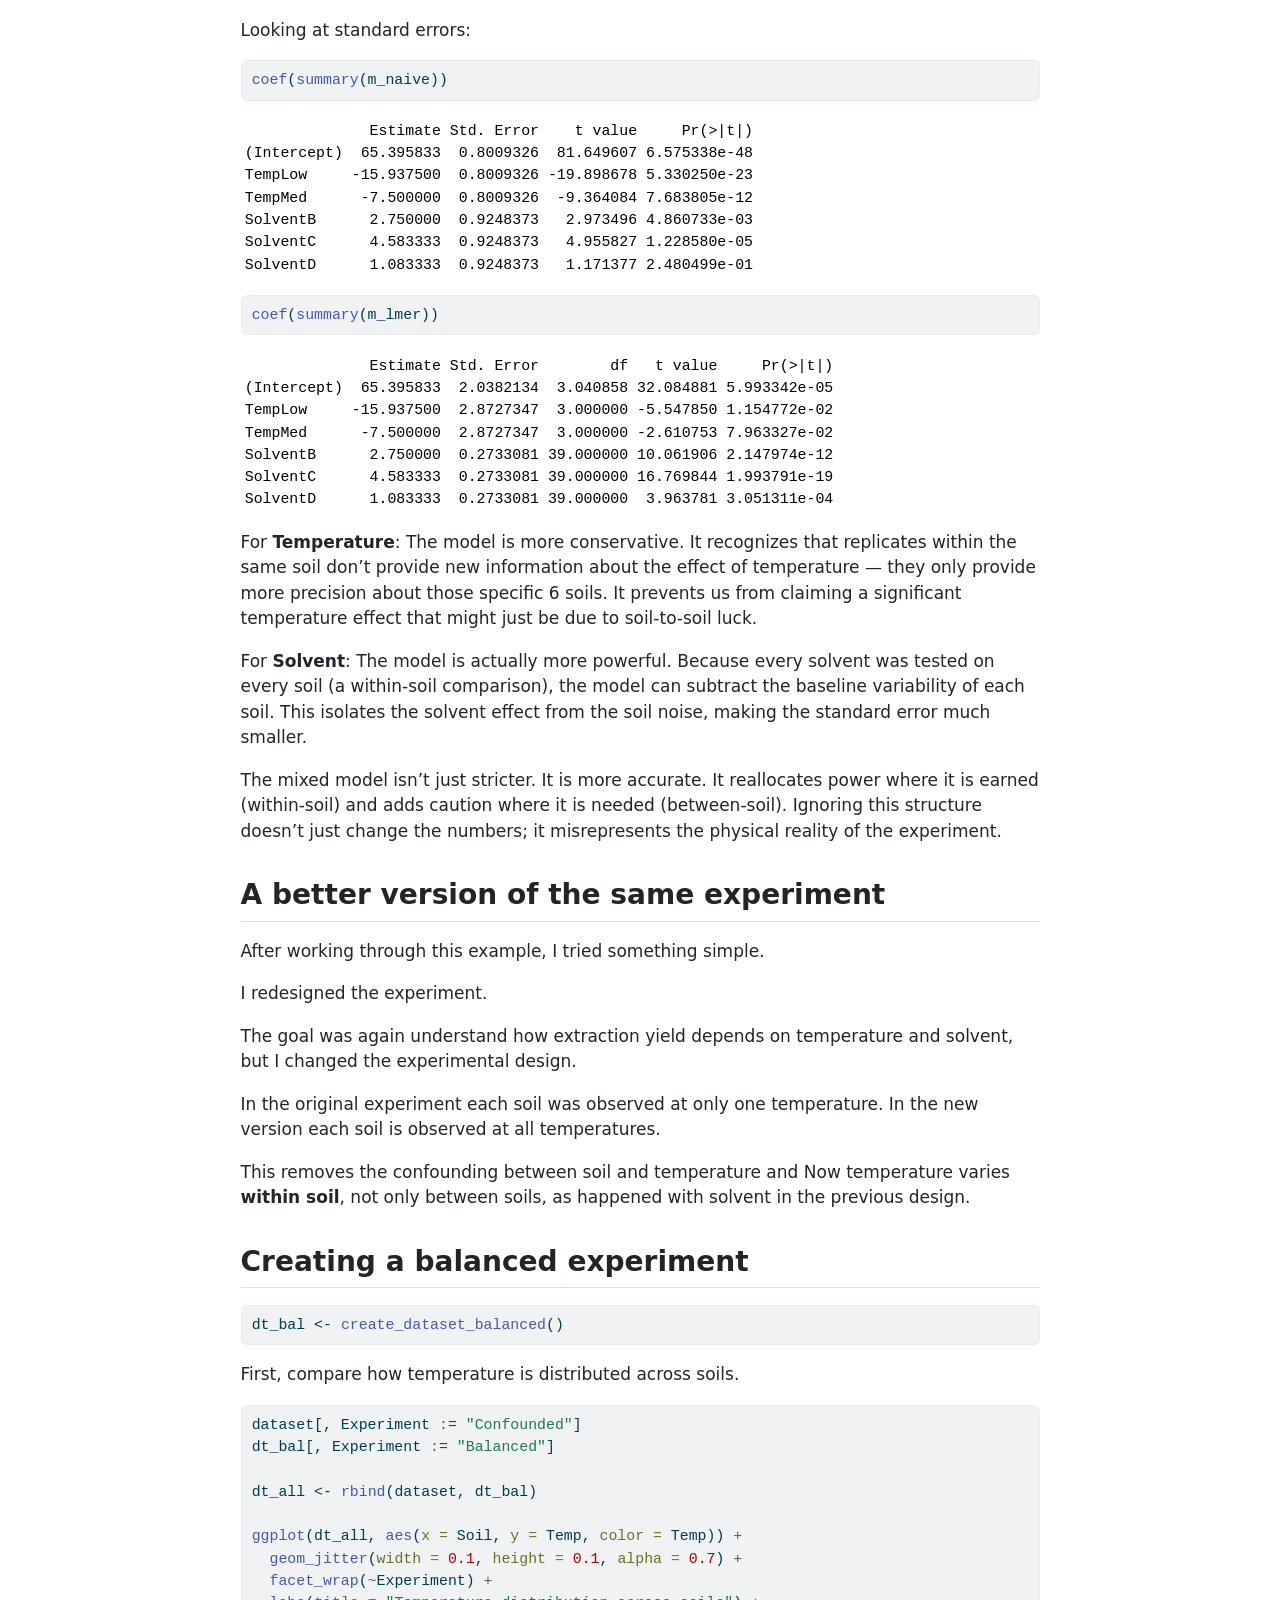
==== commit 4f41c55b: "Built site for gh-pages" ====
--- a/report.html
+++ b/report.html
@@ -132,6 +132,32 @@
 </ul>
 <p>At first glance, this looks like a standard factorial experiment.</p>
 </section>
+<section id="a-limitation-i-initially-ignored" class="level2">
+<h2 class="anchored" data-anchor-id="a-limitation-i-initially-ignored">A limitation I initially ignored</h2>
+<p>At this point, there is an important detail in the experiment that I did not fully appreciate at the beginning.</p>
+<p>Temperature is not applied within each soil.</p>
+<p>Instead:</p>
+<ul>
+<li>some soils are only observed at low temperature<br>
+</li>
+<li>others only at medium<br>
+</li>
+<li>others only at high</li>
+</ul>
+<p>This means that temperature and soil are partially confounded.</p>
+<p>In practice:</p>
+<blockquote class="blockquote">
+<p>I do not observe the same soil under different temperatures</p>
+</blockquote>
+<p>So differences attributed to temperature may also reflect differences between soils.</p>
+<p>This has the important implication that I am not strictly estimating a “pure” temperature effect but I am comparing groups of soils that happen to be associated with different temperatures.</p>
+<p>This directly affects how much I can trust the interpretation of temperature.</p>
+<p>And it highlights something more general:</p>
+<blockquote class="blockquote">
+<p>the model cannot recover information that the experiment did not generate</p>
+</blockquote>
+<p>Interestingly, I found that the mixed model makes this limitation more visible. It cannot remove the confounding, but it reduces the apparent amount of information available for estimating temperature effects.</p>
+</section>
 <section id="what-makes-this-experiment-different" class="level2">
 <h2 class="anchored" data-anchor-id="what-makes-this-experiment-different">What makes this experiment different</h2>
 <p>The samples are not identical.</p>
@@ -812,14 +838,10 @@
 <h2 class="anchored" data-anchor-id="what-would-happen-if-i-ignored-soil">What would happen if I ignored soil?</h2>
 <p>Up to this point, I have two possible models:</p>
 <ul>
-<li>a model that ignores soil structure<br>
-</li>
-<li>a model that explicitly accounts for it</li>
-</ul>
-<p>The question is:</p>
-<blockquote class="blockquote">
-<p>does it actually make a difference?</p>
-</blockquote>
+<li>A model that ignores soil structure (<code>m_naive</code>)</li>
+<li>A model that explicitly accounts for it (<code>m_lmer</code>)</li>
+</ul>
+<p>The question is: does it actually make a difference?</p>
 <div class="cell">
 <div class="code-copy-outer-scaffold"><div class="sourceCode cell-code" id="cb20"><pre class="sourceCode r code-with-copy"><code class="sourceCode r"><span id="cb20-1"><a href="#cb20-1" aria-hidden="true" tabindex="-1"></a><span class="fu">summary</span>(m_naive)</span></code></pre></div><button title="Copy to Clipboard" class="code-copy-button"><i class="bi"></i></button></div>
 <div class="cell-output cell-output-stdout">
@@ -885,12 +907,10 @@
 SolventD -0.067  0.000  0.000  0.500  0.500</code></pre>
 </div>
 </div>
-<p>The two models are fitted on the same data, but they are based on different assumptions:</p>
-<ul>
-<li><code>lm()</code> assumes all observations are independent</li>
-<li><code>lmer()</code> assumes observations within the same soil are correlated</li>
-</ul>
-<p>This affects how uncertainty is estimated.</p>
+<p>The two models are fitted on the same data, but they operate under different logic. While <code>lm()</code> treats all 48 rows as independent pieces of information, <code>lmer()</code> recognizes that observations are nested within soils.</p>
+<p>For Solvent, we have 39 df. But for Temp, we have only 3.</p>
+<p>Why? Because in this experimental design, temperature is a <strong>between-soil</strong> factor. Each soil was assigned to only one temperature. Since we have 6 soils and we are estimating 3 temperature levels, the model correctly identifies that we only have 6−3=3 independent units of information to compare temperatures.</p>
+<p>If I use <code>lm()</code>, I am cheating: I am pretending I have 48 independent soils, which leads to overconfidence and artificially low <em>p</em>-values.</p>
 <p>Looking at standard errors:</p>
 <div class="cell">
 <div class="code-copy-outer-scaffold"><div class="sourceCode cell-code" id="cb24"><pre class="sourceCode r code-with-copy"><code class="sourceCode r"><span id="cb24-1"><a href="#cb24-1" aria-hidden="true" tabindex="-1"></a><span class="fu">coef</span>(<span class="fu">summary</span>(m_naive))</span></code></pre></div><button title="Copy to Clipboard" class="code-copy-button"><i class="bi"></i></button></div>
@@ -914,61 +934,99 @@
 SolventD      1.083333  0.2733081 39.000000  3.963781 3.051311e-04</code></pre>
 </div>
 </div>
-<p>In the mixed model, standard errors do not change uniformly: some increase, others decrease. This depends on where each effect is estimated in the experimental structure.</p>
-<p>In my case:</p>
-<ul>
-<li>temperature is applied at the soil level<br>
-</li>
-<li>solvent is applied within each soil</li>
-</ul>
-<p>This leads to two very different situations.</p>
-<p>For temperature:</p>
-<ul>
-<li>the effective number of independent observations is the number of soils<br>
-</li>
-<li>uncertainty increases<br>
-</li>
-<li>standard errors become larger</li>
-</ul>
-<p>For solvent:</p>
-<ul>
-<li>comparisons are made within the same soil<br>
-</li>
-<li>many more observations contribute<br>
-</li>
-<li>standard errors become smaller</li>
-</ul>
-<p>So the mixed model is not simply more conservative, it reallocates independent information correctly across effects.</p>
-<p>If I ignore soil:</p>
-<ul>
-<li>I treat all 48 observations as independent<br>
-</li>
-<li>I underestimate uncertainty for effects applied at the soil level</li>
-</ul>
-<p>If I account for soil:</p>
-<ul>
-<li>I recognize that observations are clustered<br>
-</li>
-<li>I use the appropriate level of variability for each effect</li>
-</ul>
-<p>Ignoring structure is not neutral and it leads to:</p>
-<ul>
-<li>overconfidence for some effects<br>
-</li>
-<li>distorted comparisons between effects<br>
-</li>
-<li>potentially misleading conclusions</li>
+<p>For <strong>Temperature</strong>: The model is more conservative. It recognizes that replicates within the same soil don’t provide new information about the effect of temperature — they only provide more precision about those specific 6 soils. It prevents us from claiming a significant temperature effect that might just be due to soil-to-soil luck.</p>
+<p>For <strong>Solvent</strong>: The model is actually more powerful. Because every solvent was tested on every soil (a within-soil comparison), the model can subtract the baseline variability of each soil. This isolates the solvent effect from the soil noise, making the standard error much smaller.</p>
+<p>The mixed model isn’t just stricter. It is more accurate. It reallocates power where it is earned (within-soil) and adds caution where it is needed (between-soil). Ignoring this structure doesn’t just change the numbers; it misrepresents the physical reality of the experiment.</p>
+</section>
+<section id="a-better-version-of-the-same-experiment" class="level2">
+<h2 class="anchored" data-anchor-id="a-better-version-of-the-same-experiment">A better version of the same experiment</h2>
+<p>After working through this example, I tried something simple.</p>
+<p>I redesigned the experiment.</p>
+<p>The goal was again understand how extraction yield depends on temperature and solvent, but I changed the experimental design.</p>
+<p>In the original experiment each soil was observed at only one temperature. In the new version each soil is observed at all temperatures.</p>
+<p>This removes the confounding between soil and temperature and Now temperature varies <strong>within soil</strong>, not only between soils, as happened with solvent in the previous design.</p>
+</section>
+<section id="creating-a-balanced-experiment" class="level2">
+<h2 class="anchored" data-anchor-id="creating-a-balanced-experiment">Creating a balanced experiment</h2>
+<div class="cell">
+<div class="code-copy-outer-scaffold"><div class="sourceCode cell-code" id="cb28"><pre class="sourceCode r code-with-copy"><code class="sourceCode r"><span id="cb28-1"><a href="#cb28-1" aria-hidden="true" tabindex="-1"></a>dt_bal <span class="ot">&lt;-</span> <span class="fu">create_dataset_balanced</span>()</span></code></pre></div><button title="Copy to Clipboard" class="code-copy-button"><i class="bi"></i></button></div>
+</div>
+<p>First, compare how temperature is distributed across soils.</p>
+<div class="cell">
+<div class="code-copy-outer-scaffold"><div class="sourceCode cell-code" id="cb29"><pre class="sourceCode r code-with-copy"><code class="sourceCode r"><span id="cb29-1"><a href="#cb29-1" aria-hidden="true" tabindex="-1"></a>dataset[, Experiment <span class="sc">:</span><span class="er">=</span> <span class="st">"Confounded"</span>]</span>
+<span id="cb29-2"><a href="#cb29-2" aria-hidden="true" tabindex="-1"></a>dt_bal[, Experiment <span class="sc">:</span><span class="er">=</span> <span class="st">"Balanced"</span>]</span>
+<span id="cb29-3"><a href="#cb29-3" aria-hidden="true" tabindex="-1"></a></span>
+<span id="cb29-4"><a href="#cb29-4" aria-hidden="true" tabindex="-1"></a>dt_all <span class="ot">&lt;-</span> <span class="fu">rbind</span>(dataset, dt_bal)</span>
+<span id="cb29-5"><a href="#cb29-5" aria-hidden="true" tabindex="-1"></a></span>
+<span id="cb29-6"><a href="#cb29-6" aria-hidden="true" tabindex="-1"></a><span class="fu">ggplot</span>(dt_all, <span class="fu">aes</span>(<span class="at">x =</span> Soil, <span class="at">y =</span> Temp, <span class="at">color =</span> Temp)) <span class="sc">+</span></span>
+<span id="cb29-7"><a href="#cb29-7" aria-hidden="true" tabindex="-1"></a>  <span class="fu">geom_jitter</span>(<span class="at">width =</span> <span class="fl">0.1</span>, <span class="at">height =</span> <span class="fl">0.1</span>, <span class="at">alpha =</span> <span class="fl">0.7</span>) <span class="sc">+</span></span>
+<span id="cb29-8"><a href="#cb29-8" aria-hidden="true" tabindex="-1"></a>  <span class="fu">facet_wrap</span>(<span class="sc">~</span>Experiment) <span class="sc">+</span></span>
+<span id="cb29-9"><a href="#cb29-9" aria-hidden="true" tabindex="-1"></a>  <span class="fu">labs</span>(<span class="at">title =</span> <span class="st">"Temperature distribution across soils"</span>) <span class="sc">+</span></span>
+<span id="cb29-10"><a href="#cb29-10" aria-hidden="true" tabindex="-1"></a>  <span class="fu">theme_minimal</span>()</span></code></pre></div><button title="Copy to Clipboard" class="code-copy-button"><i class="bi"></i></button></div>
+<div class="cell-output-display">
+<div>
+<figure class="figure">
+<p><img src="report_files/figure-html/structure_comparison-1.png" class="img-fluid figure-img" width="672"></p>
+</figure>
+</div>
+</div>
+</div>
+<p>In the first experiment each soil appears at a single temperature. In the second each soil spans all temperatures. This is the key structural difference.</p>
+<p>Now I can fit the two models and compare their standard error for the coefficients.</p>
+<div class="cell">
+<div class="code-copy-outer-scaffold"><div class="sourceCode cell-code" id="cb30"><pre class="sourceCode r code-with-copy"><code class="sourceCode r"><span id="cb30-1"><a href="#cb30-1" aria-hidden="true" tabindex="-1"></a>m_lmer_conf <span class="ot">&lt;-</span> <span class="fu">lmer</span>(Yield <span class="sc">~</span> Temp <span class="sc">+</span> Solvent <span class="sc">+</span> (<span class="dv">1</span> <span class="sc">|</span> Soil), <span class="at">data =</span> dataset)</span>
+<span id="cb30-2"><a href="#cb30-2" aria-hidden="true" tabindex="-1"></a>m_lmer_bal  <span class="ot">&lt;-</span> <span class="fu">lmer</span>(Yield <span class="sc">~</span> Temp <span class="sc">+</span> Solvent <span class="sc">+</span> (<span class="dv">1</span> <span class="sc">|</span> Soil), <span class="at">data =</span> dt_bal)</span></code></pre></div><button title="Copy to Clipboard" class="code-copy-button"><i class="bi"></i></button></div>
+</div>
+<div class="cell">
+<div class="code-copy-outer-scaffold"><div class="sourceCode cell-code" id="cb31"><pre class="sourceCode r code-with-copy"><code class="sourceCode r"><span id="cb31-1"><a href="#cb31-1" aria-hidden="true" tabindex="-1"></a>se_conf <span class="ot">&lt;-</span> <span class="fu">coef</span>(<span class="fu">summary</span>(m_lmer_conf))</span>
+<span id="cb31-2"><a href="#cb31-2" aria-hidden="true" tabindex="-1"></a>se_bal  <span class="ot">&lt;-</span> <span class="fu">coef</span>(<span class="fu">summary</span>(m_lmer_bal))</span>
+<span id="cb31-3"><a href="#cb31-3" aria-hidden="true" tabindex="-1"></a></span>
+<span id="cb31-4"><a href="#cb31-4" aria-hidden="true" tabindex="-1"></a>se_conf_dt <span class="ot">&lt;-</span> se_conf <span class="sc">|&gt;</span> <span class="fu">data.table</span>() <span class="sc">|&gt;</span> _[, Model <span class="sc">:</span><span class="er">=</span> <span class="st">"Confounded"</span>]</span>
+<span id="cb31-5"><a href="#cb31-5" aria-hidden="true" tabindex="-1"></a>se_conf_bal <span class="ot">&lt;-</span> se_bal <span class="sc">|&gt;</span> <span class="fu">data.table</span>() <span class="sc">|&gt;</span> _[, Model <span class="sc">:</span><span class="er">=</span> <span class="st">"Balanced"</span>]</span>
+<span id="cb31-6"><a href="#cb31-6" aria-hidden="true" tabindex="-1"></a></span>
+<span id="cb31-7"><a href="#cb31-7" aria-hidden="true" tabindex="-1"></a>se_all <span class="ot">&lt;-</span> <span class="fu">rbind</span>(</span>
+<span id="cb31-8"><a href="#cb31-8" aria-hidden="true" tabindex="-1"></a>  <span class="fu">data.table</span>(<span class="at">term =</span> <span class="fu">rownames</span>(se_conf), <span class="at">se =</span> se_conf[, <span class="st">"Std. Error"</span>], <span class="at">Model =</span> <span class="st">"Confounded"</span>),</span>
+<span id="cb31-9"><a href="#cb31-9" aria-hidden="true" tabindex="-1"></a>  <span class="fu">data.table</span>(<span class="at">term =</span> <span class="fu">rownames</span>(se_bal),  <span class="at">se =</span> se_bal[, <span class="st">"Std. Error"</span>],  <span class="at">Model =</span> <span class="st">"Balanced"</span>)</span>
+<span id="cb31-10"><a href="#cb31-10" aria-hidden="true" tabindex="-1"></a>)</span>
+<span id="cb31-11"><a href="#cb31-11" aria-hidden="true" tabindex="-1"></a></span>
+<span id="cb31-12"><a href="#cb31-12" aria-hidden="true" tabindex="-1"></a><span class="fu">colnames</span>(se_all) <span class="ot">&lt;-</span> <span class="fu">c</span>(<span class="st">"term"</span>, <span class="st">"se"</span>, <span class="st">"Model"</span>)</span>
+<span id="cb31-13"><a href="#cb31-13" aria-hidden="true" tabindex="-1"></a></span>
+<span id="cb31-14"><a href="#cb31-14" aria-hidden="true" tabindex="-1"></a><span class="fu">ggplot</span>(se_all[<span class="fu">grep</span>(<span class="st">"Temp"</span>, term)], <span class="fu">aes</span>(<span class="at">x =</span> term, <span class="at">y =</span> se, <span class="at">fill =</span> Model)) <span class="sc">+</span></span>
+<span id="cb31-15"><a href="#cb31-15" aria-hidden="true" tabindex="-1"></a>  <span class="fu">geom_bar</span>(<span class="at">stat =</span> <span class="st">"identity"</span>, <span class="at">position =</span> <span class="st">"dodge"</span>) <span class="sc">+</span></span>
+<span id="cb31-16"><a href="#cb31-16" aria-hidden="true" tabindex="-1"></a>  <span class="fu">labs</span>(<span class="at">title =</span> <span class="st">"Standard errors for temperature effects"</span>) <span class="sc">+</span></span>
+<span id="cb31-17"><a href="#cb31-17" aria-hidden="true" tabindex="-1"></a>  <span class="fu">theme_minimal</span>()</span></code></pre></div><button title="Copy to Clipboard" class="code-copy-button"><i class="bi"></i></button></div>
+<div class="cell-output-display">
+<div>
+<figure class="figure">
+<p><img src="report_files/figure-html/se_comparison_balanced-1.png" class="img-fluid figure-img" width="672"></p>
+</figure>
+</div>
+</div>
+</div>
+<p>In the balanced experiment standard errors for temperature are smaller and uncertainty is reduced. This is not a consequence of a better model but of a better experimental design: now I have much more independent information available for estimating each effect.</p>
+<p>In the <strong>first experiment</strong> temperature is estimated using differences between soils and very few independent units contribute.</p>
+<p>In the <strong>second experiment</strong> temperature is estimated within each soil and many more comparisons are available.</p>
+<p>In the balanced experiment:</p>
+<ul>
+<li>temperature effects are less entangled with soil differences</li>
+<li>estimates are more stable</li>
+<li>interpretation is more direct</li>
 </ul>
 </section>
 <section id="final-takeaway" class="level2">
 <h2 class="anchored" data-anchor-id="final-takeaway">Final takeaway</h2>
-<p>Mixed models were not a technical upgrade and hey became necessary because:</p>
-<ul>
-<li>the data were structured</li>
-<li>that structure mattered</li>
-<li>ignoring it changed the conclusions</li>
-<li>I was interested in a property of a population, not in comparing well defined categories.</li>
-</ul>
+<p>Mixed models were not a technical upgrade.</p>
+<p>They became necessary because:</p>
+<ul>
+<li>the data were structured<br>
+</li>
+<li>that structure mattered<br>
+</li>
+<li>ignoring it changed the conclusions<br>
+</li>
+<li>and some questions could not be answered given how the experiment was performed.</li>
+</ul>
+<p>Mixed models, like any other statistical tools, cannot fix a badly designed experiment, however they can help to make its limitations visible.</p>
 </section>
 <section id="what-i-am-still-trying-to-understand" class="level2">
 <h2 class="anchored" data-anchor-id="what-i-am-still-trying-to-understand">What I am still trying to understand</h2>
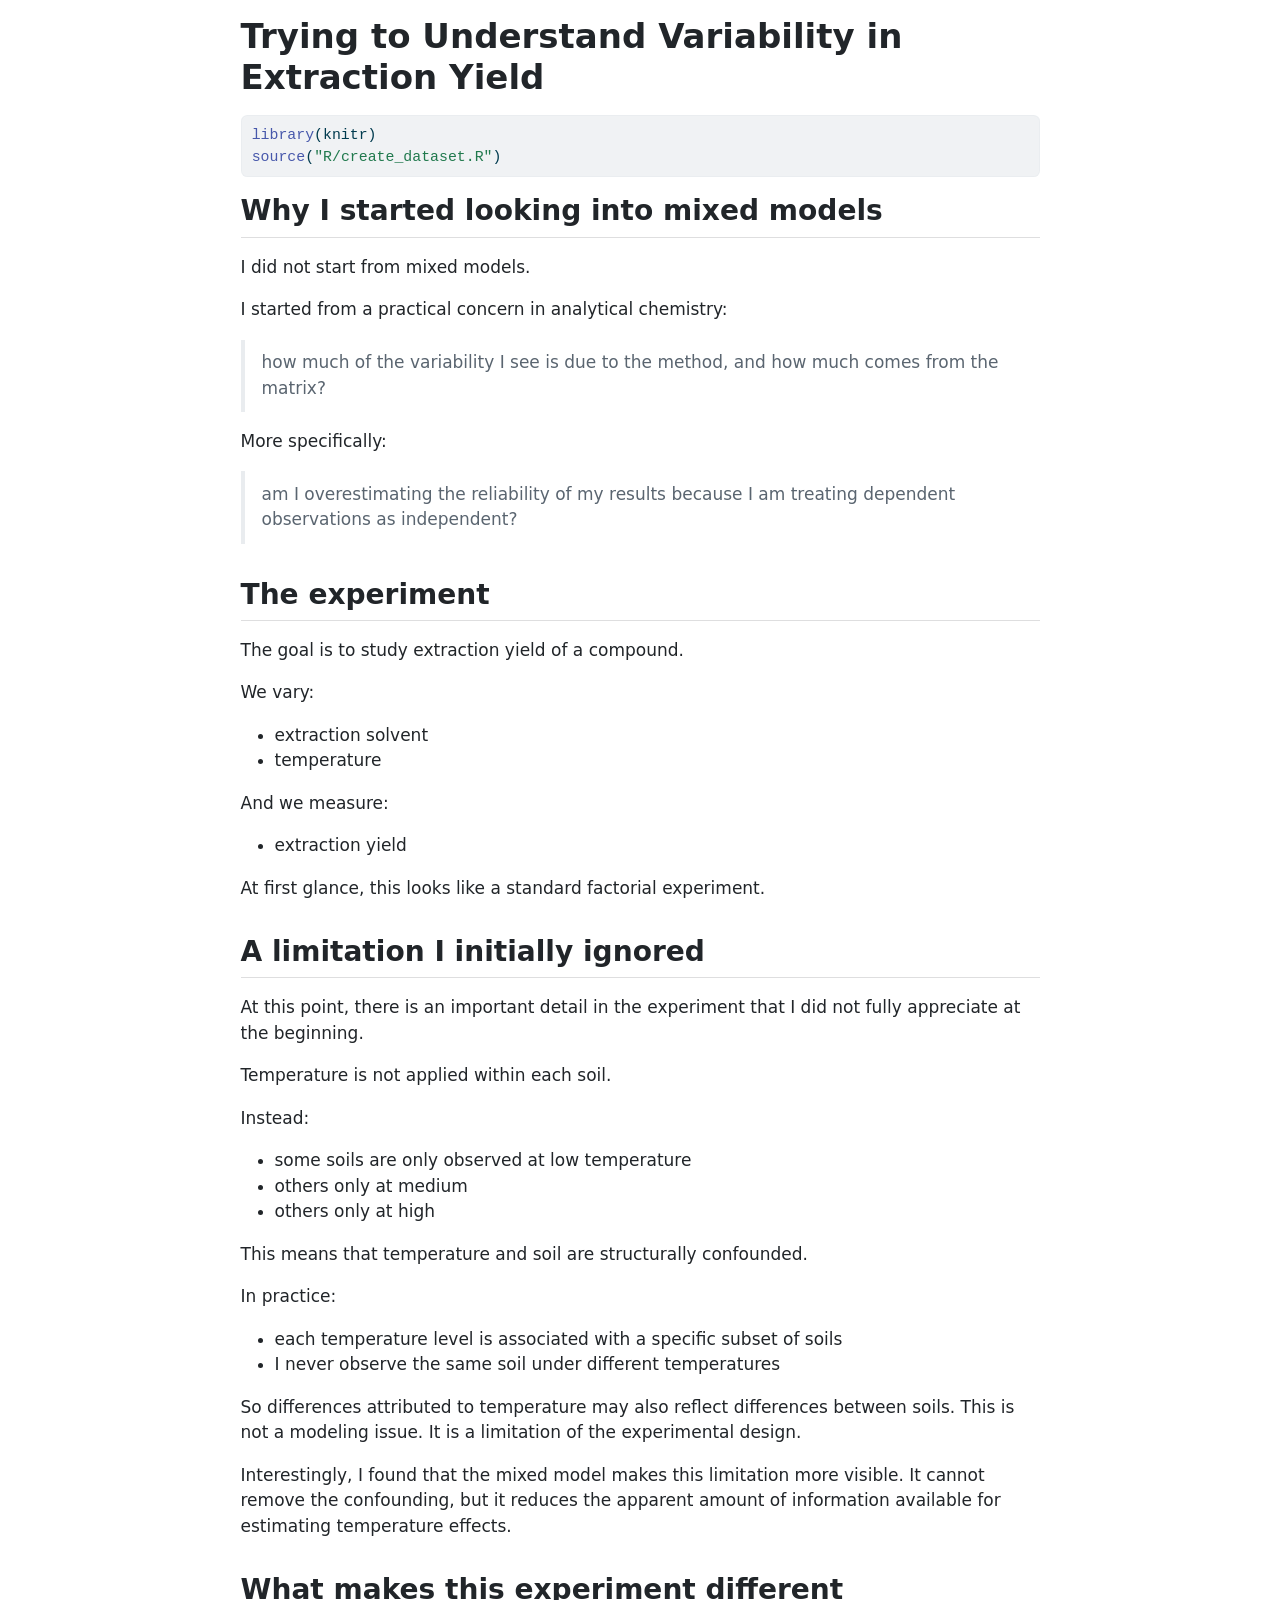
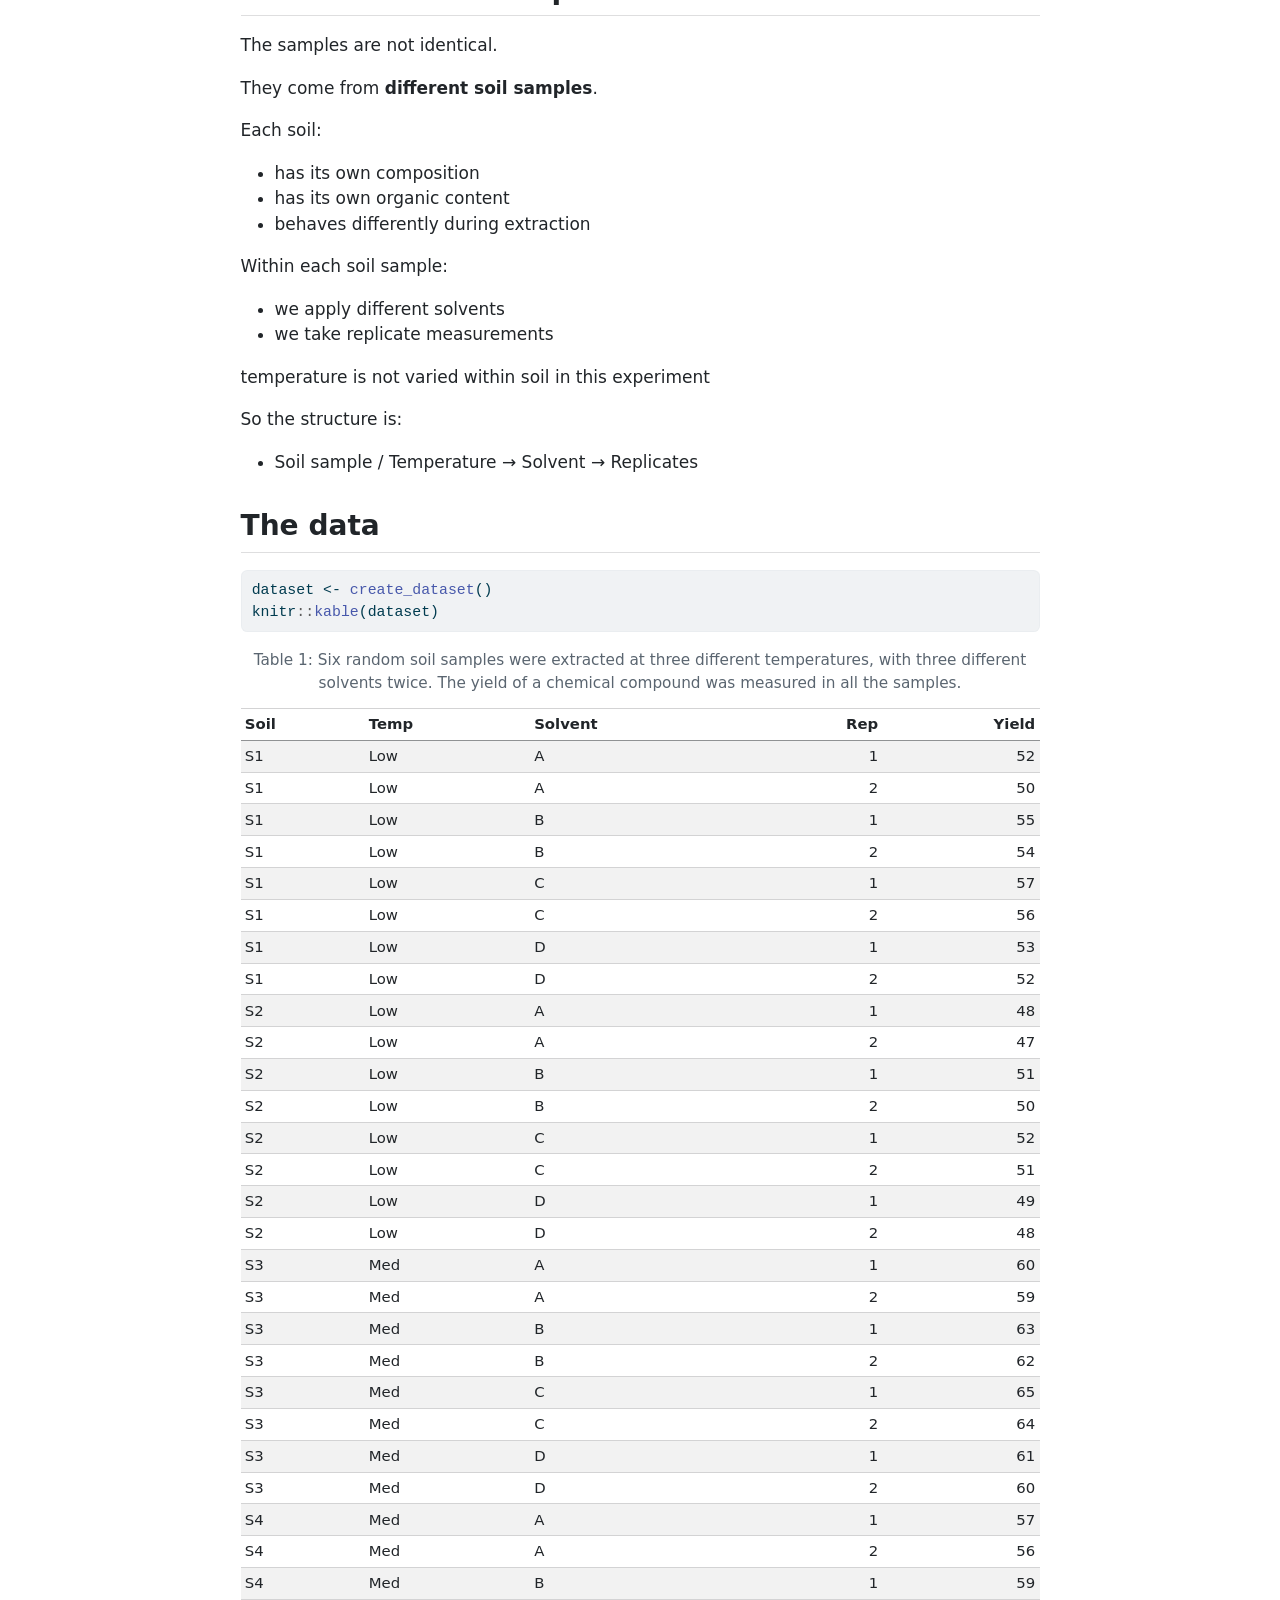
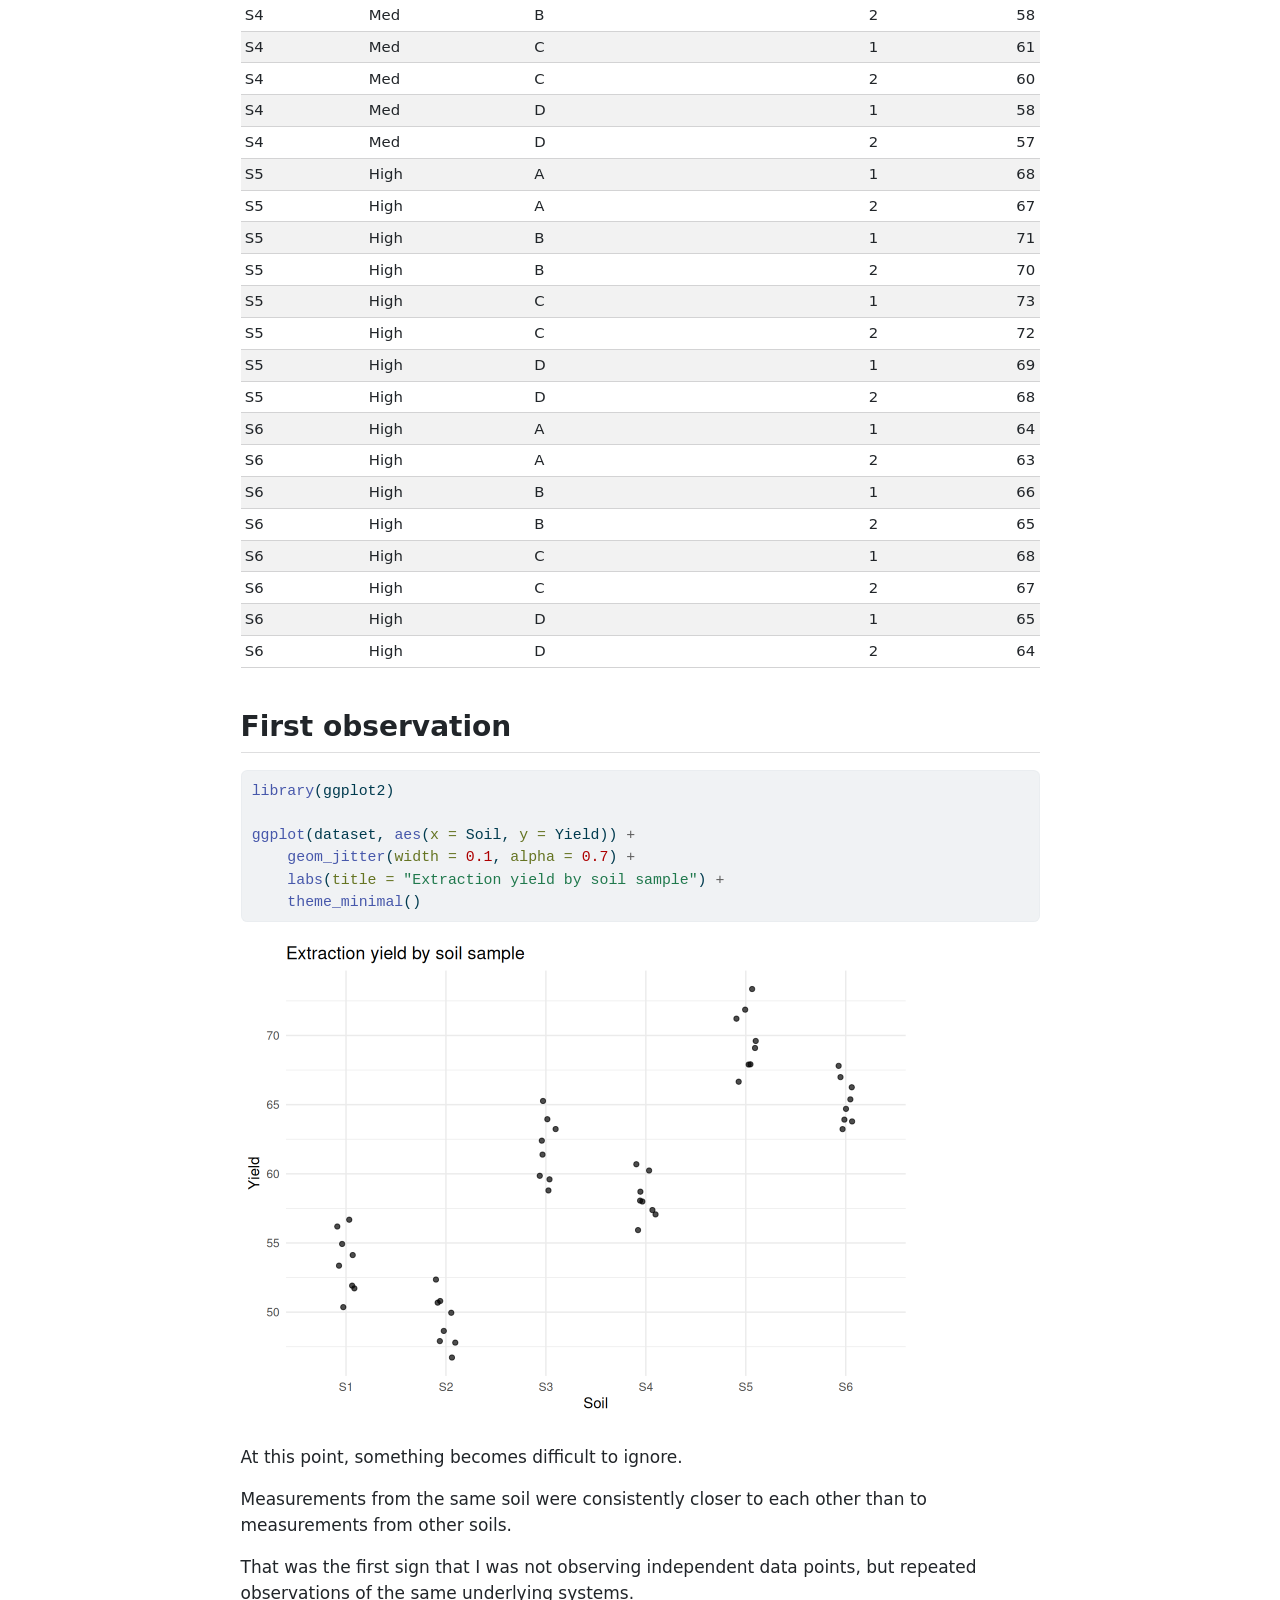
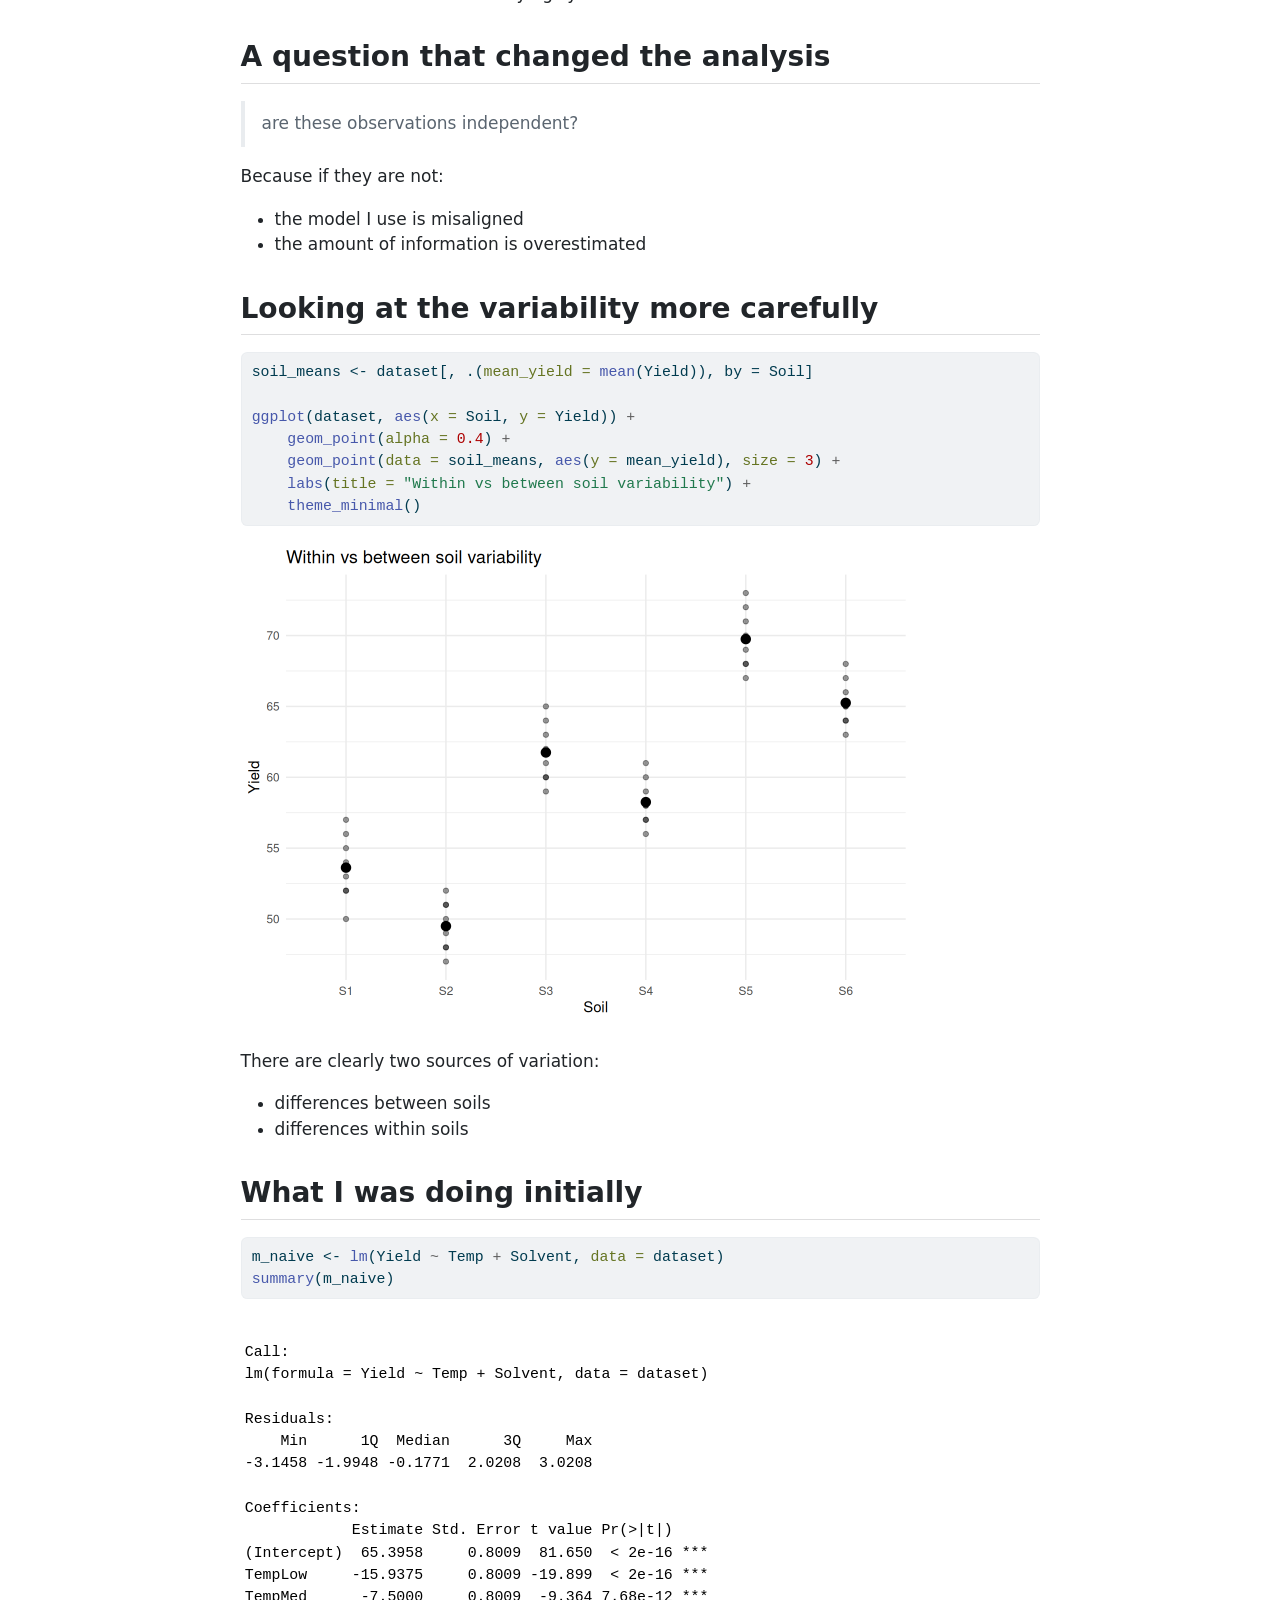
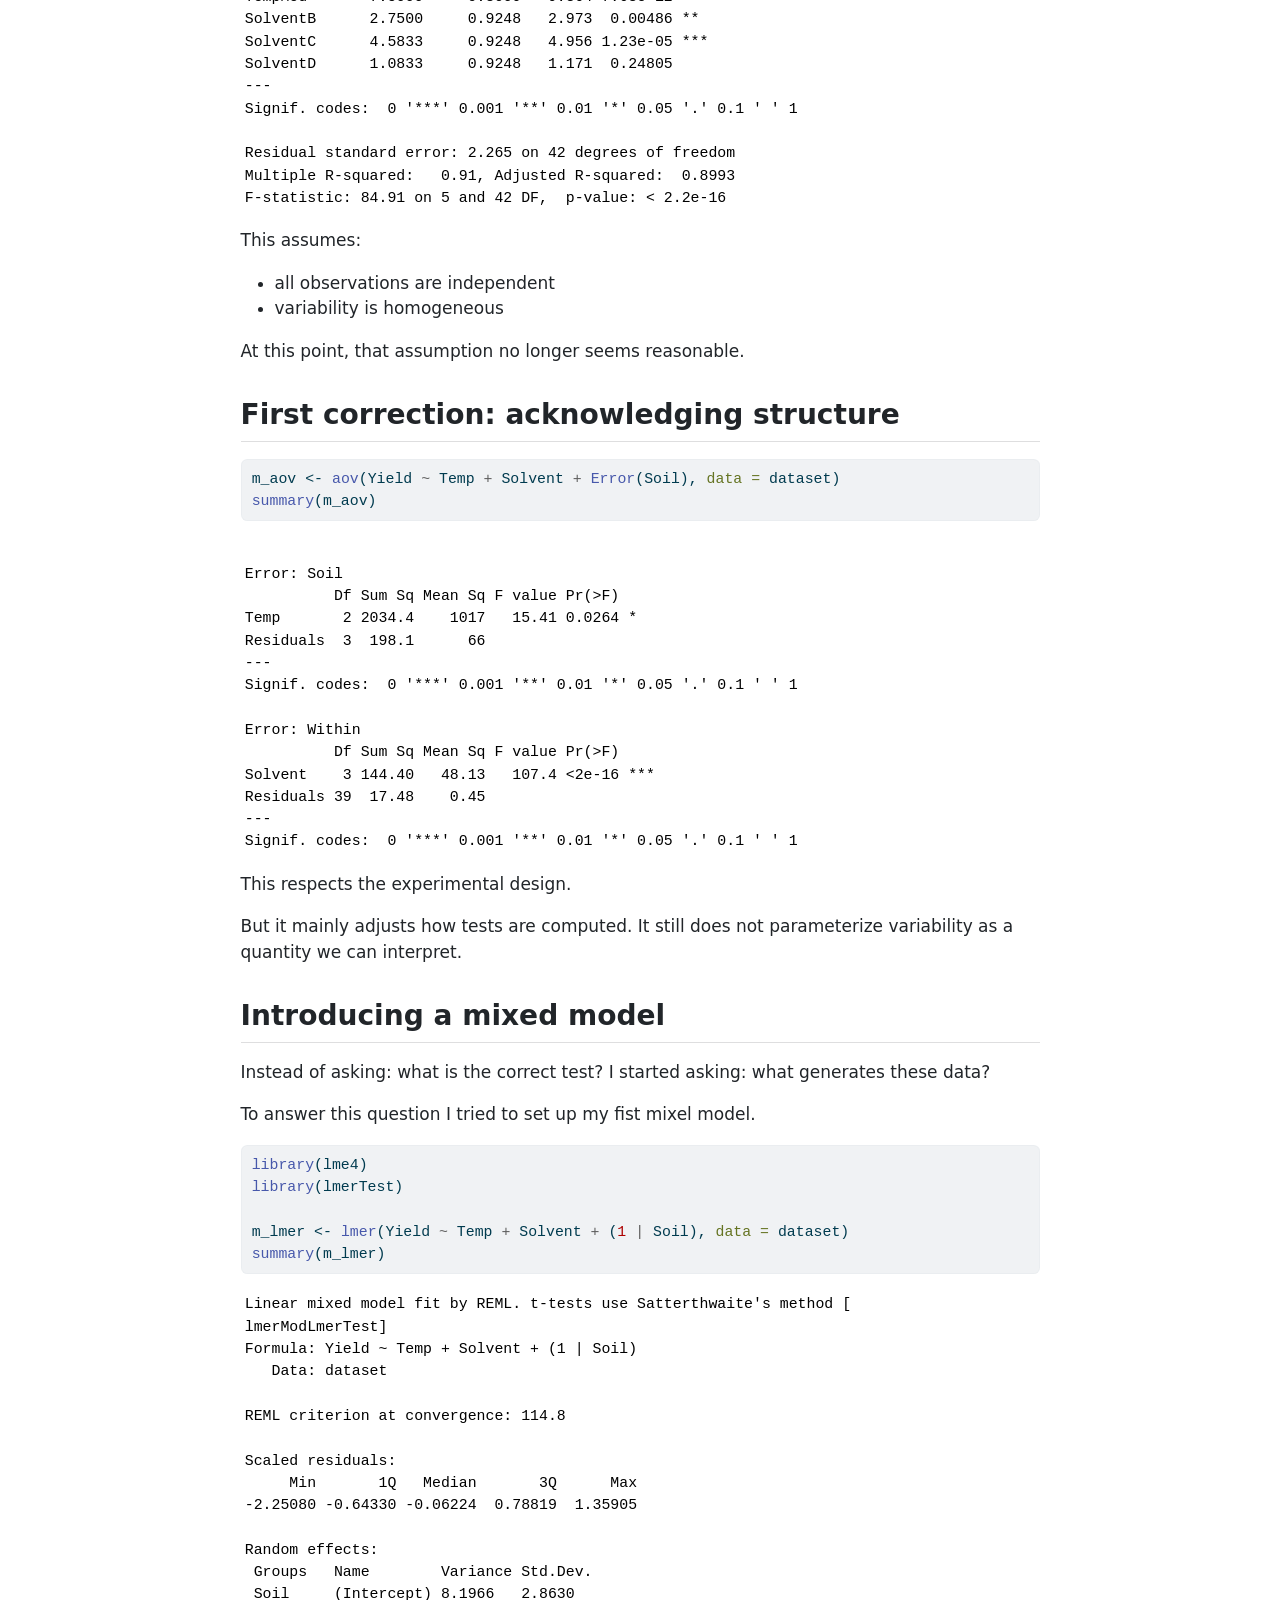
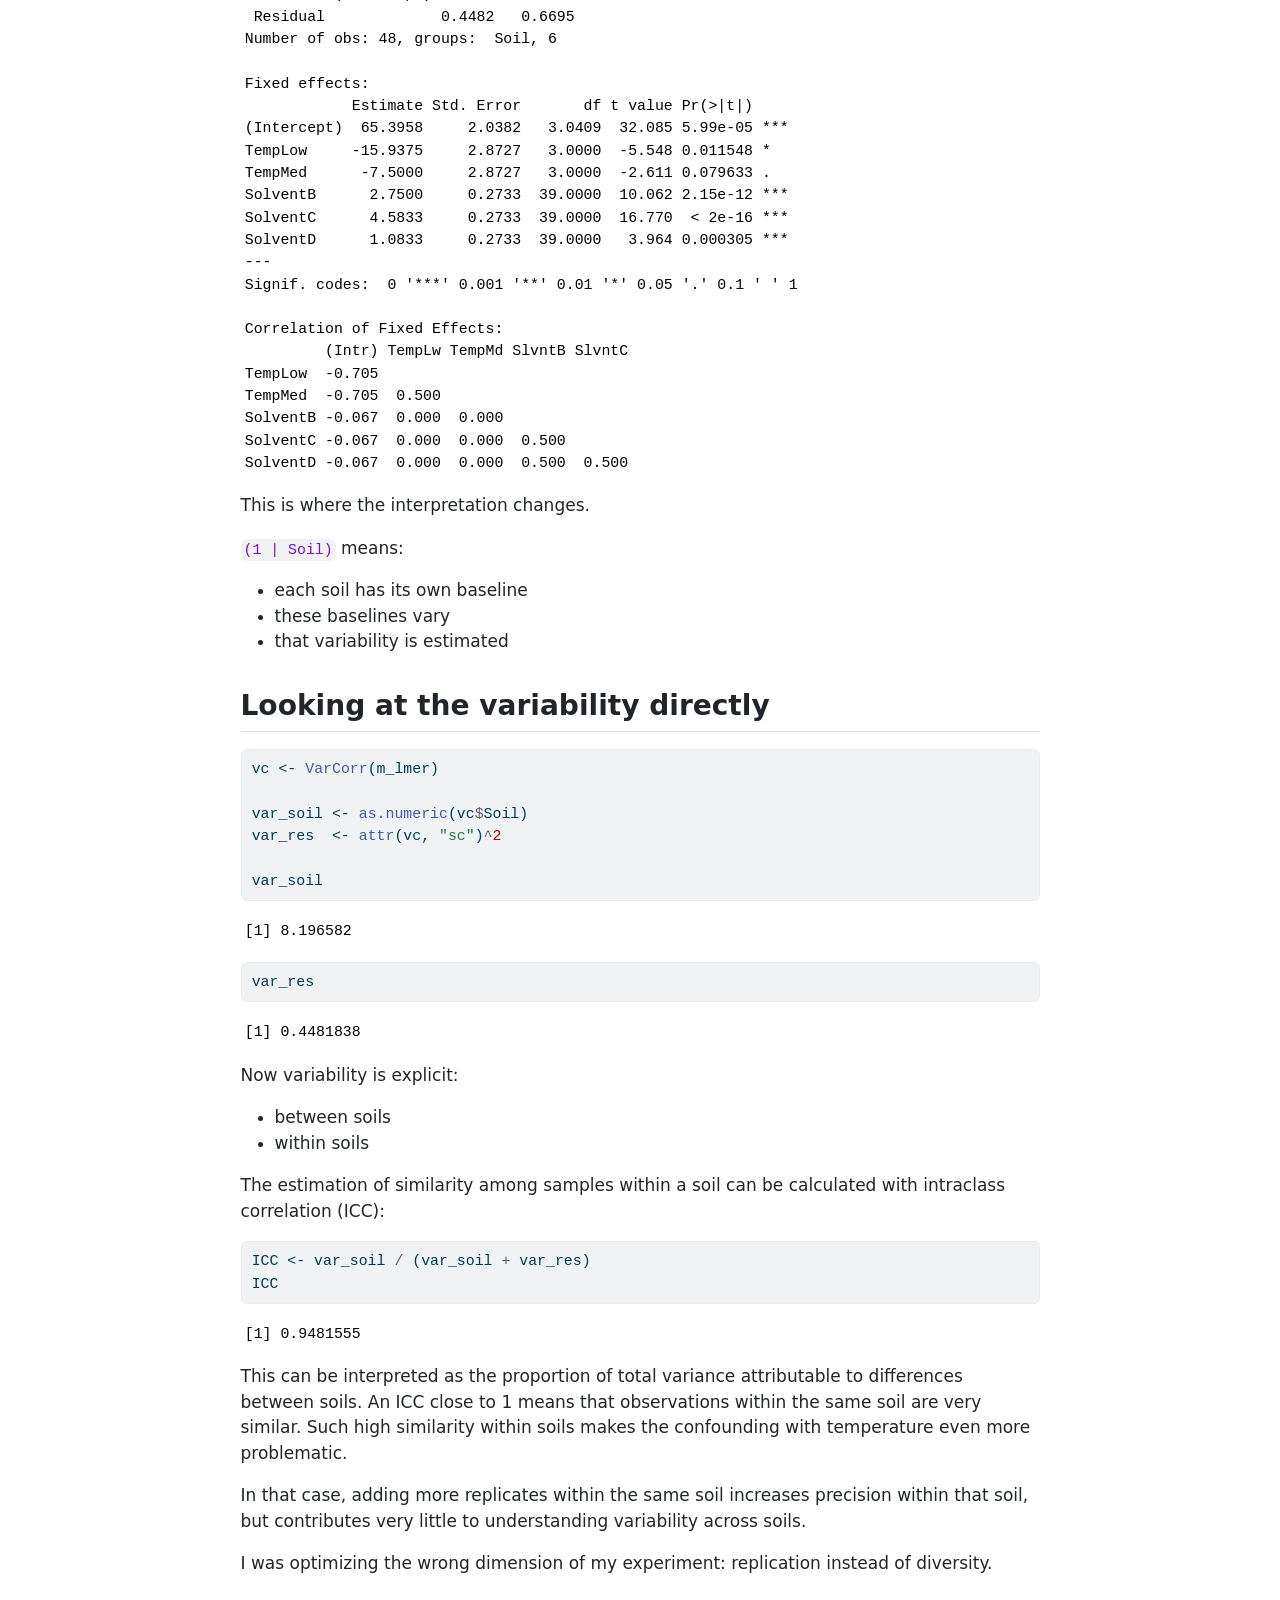
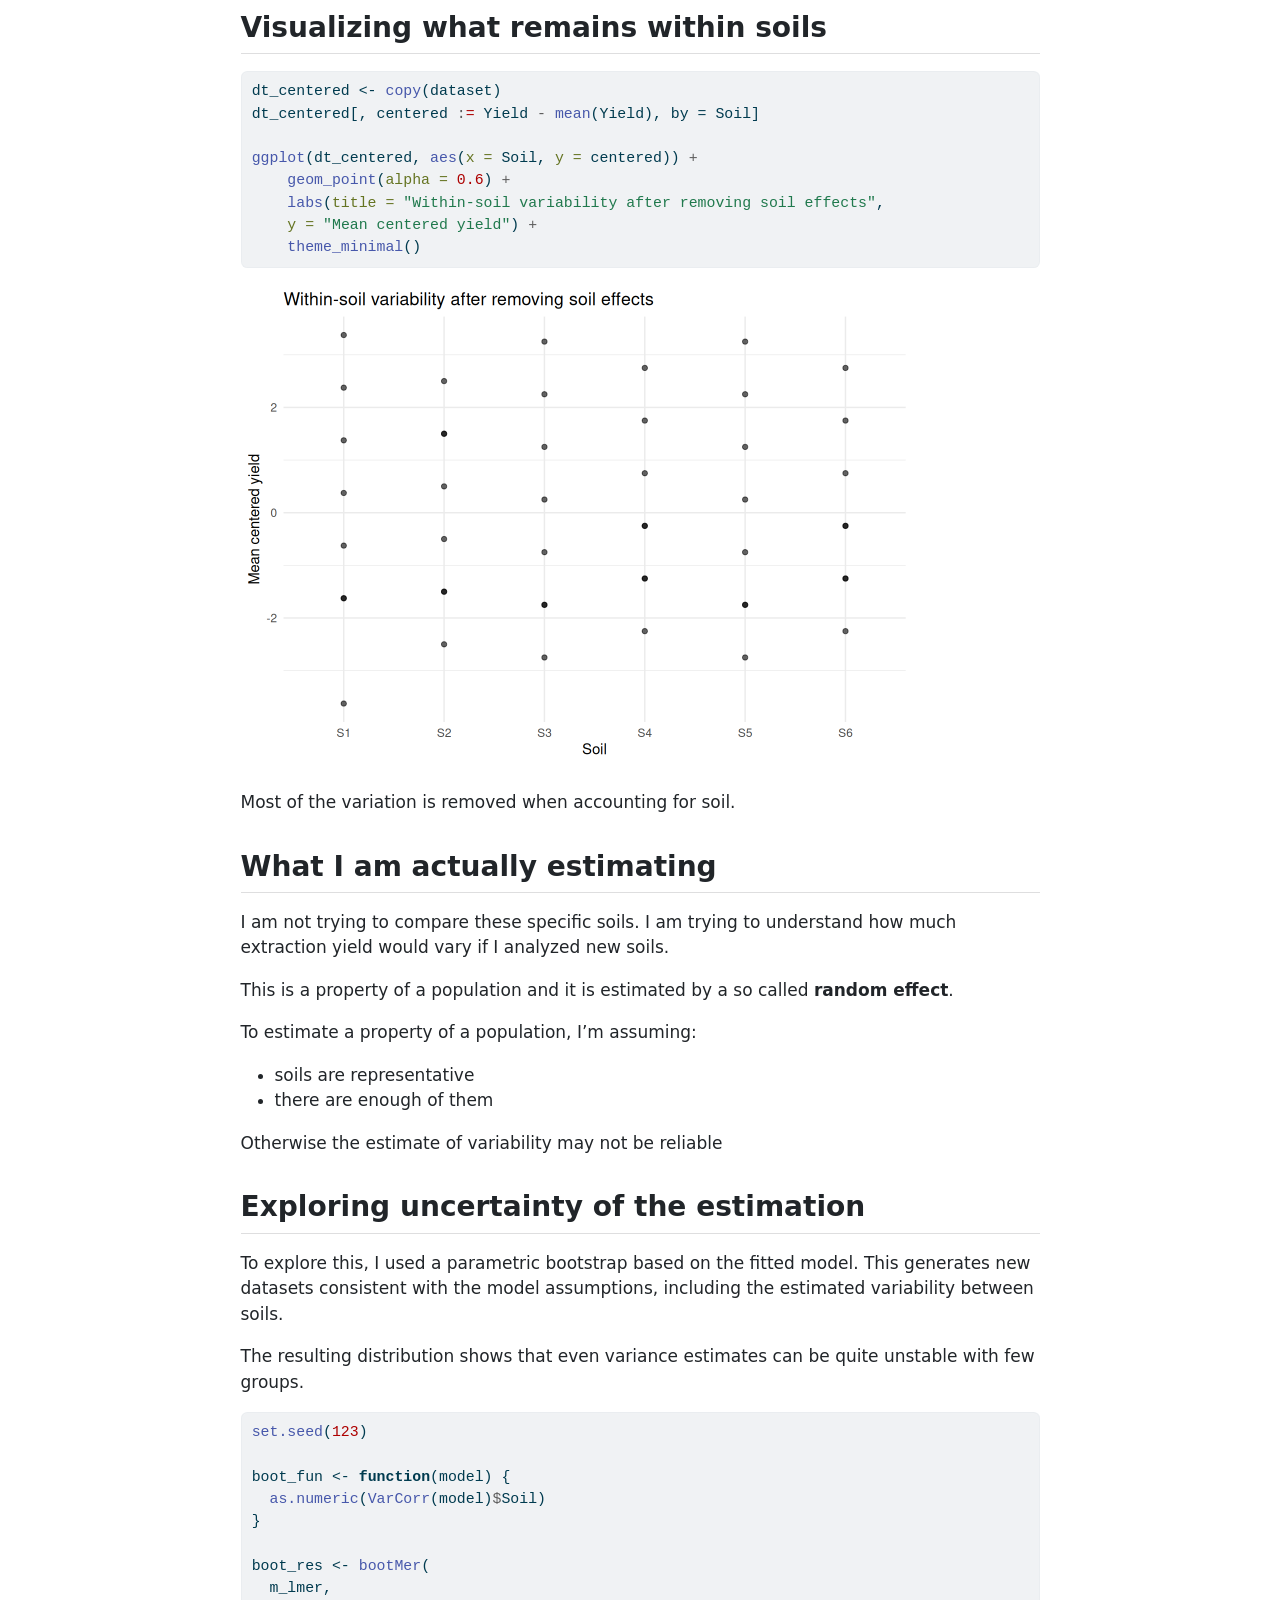
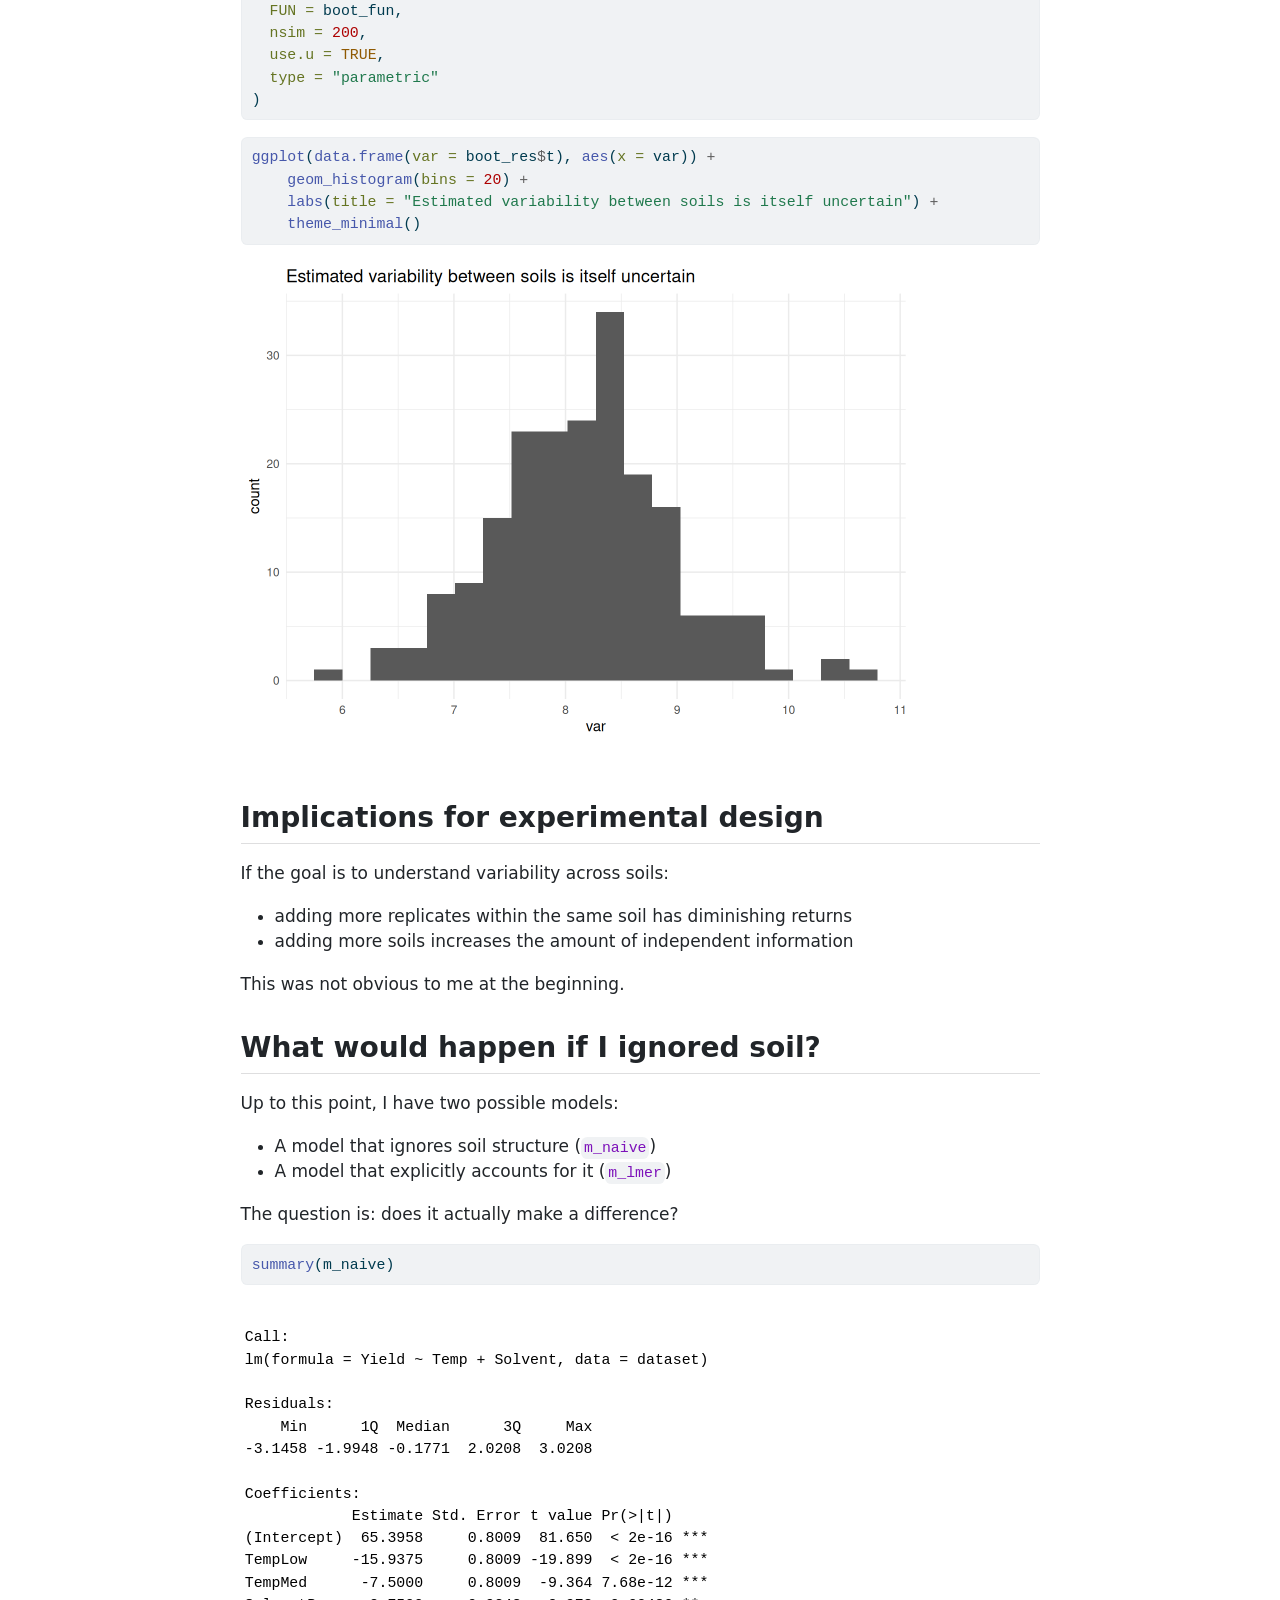
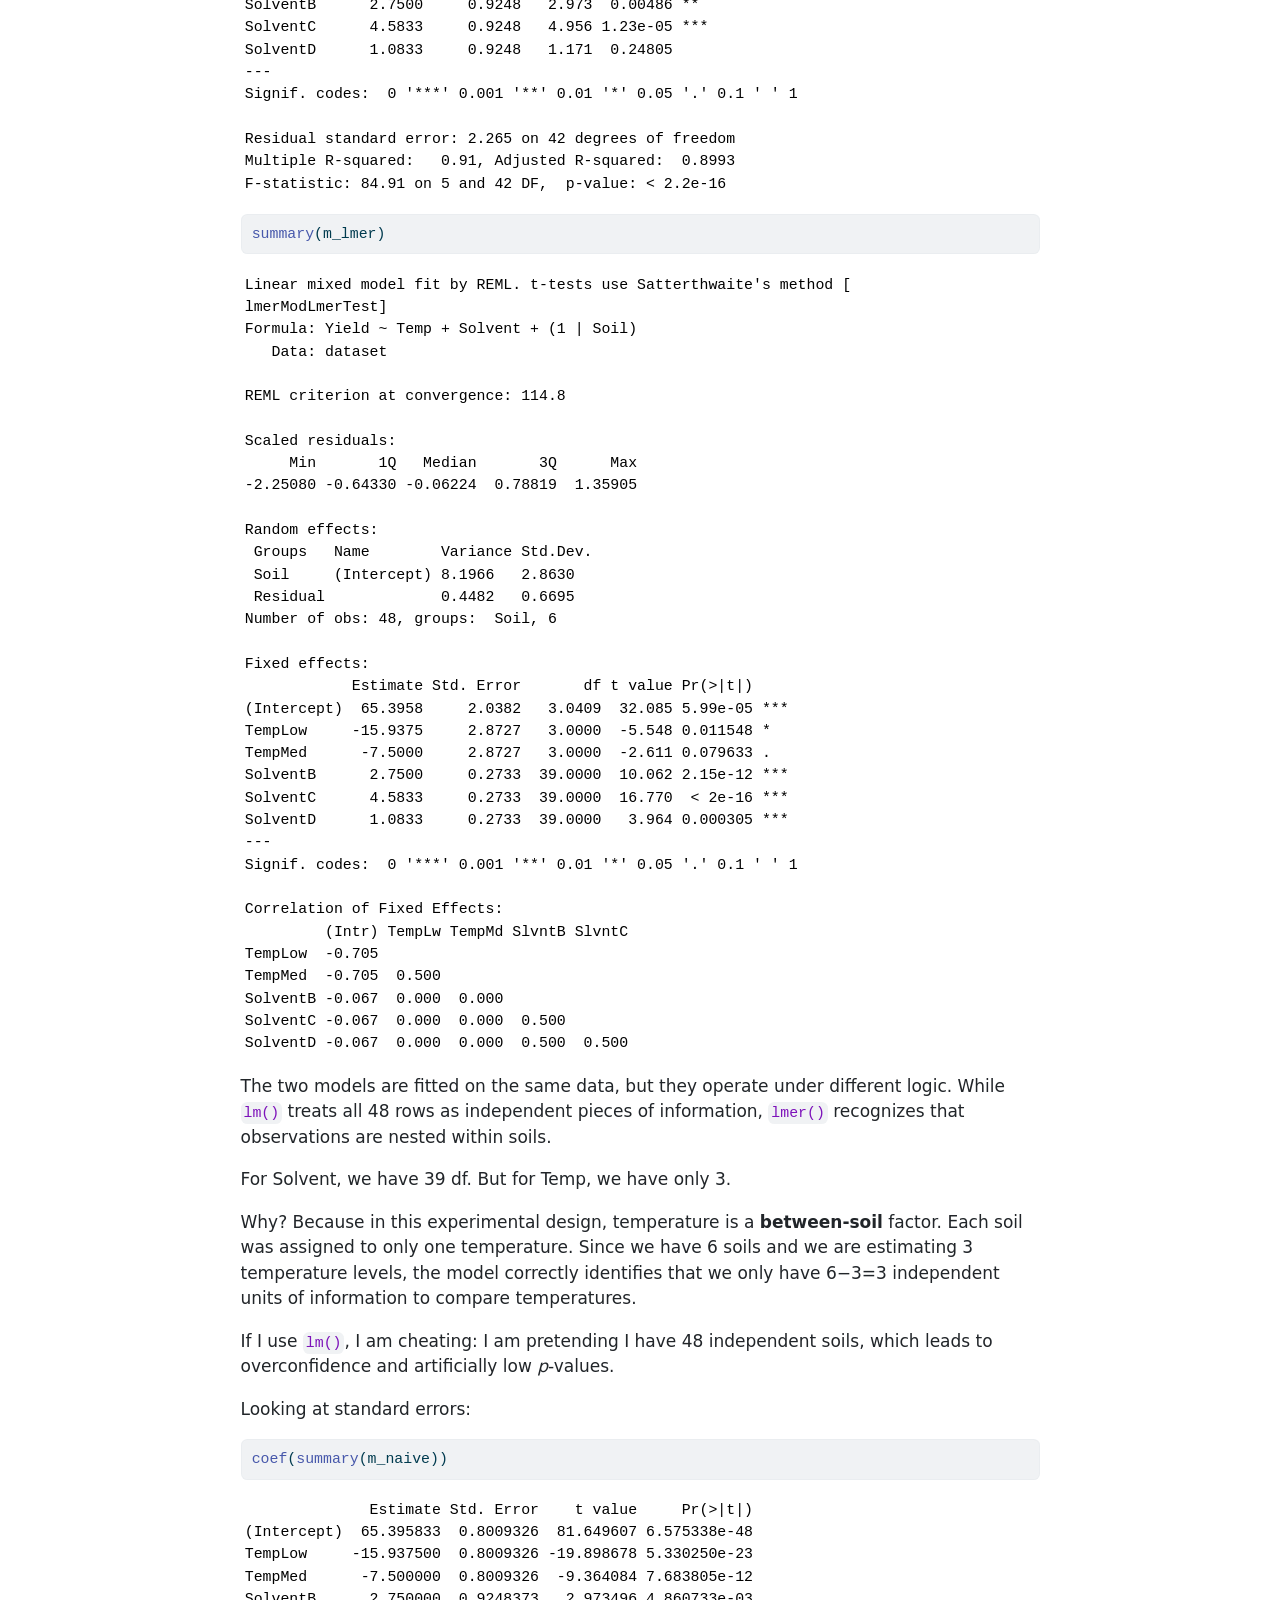
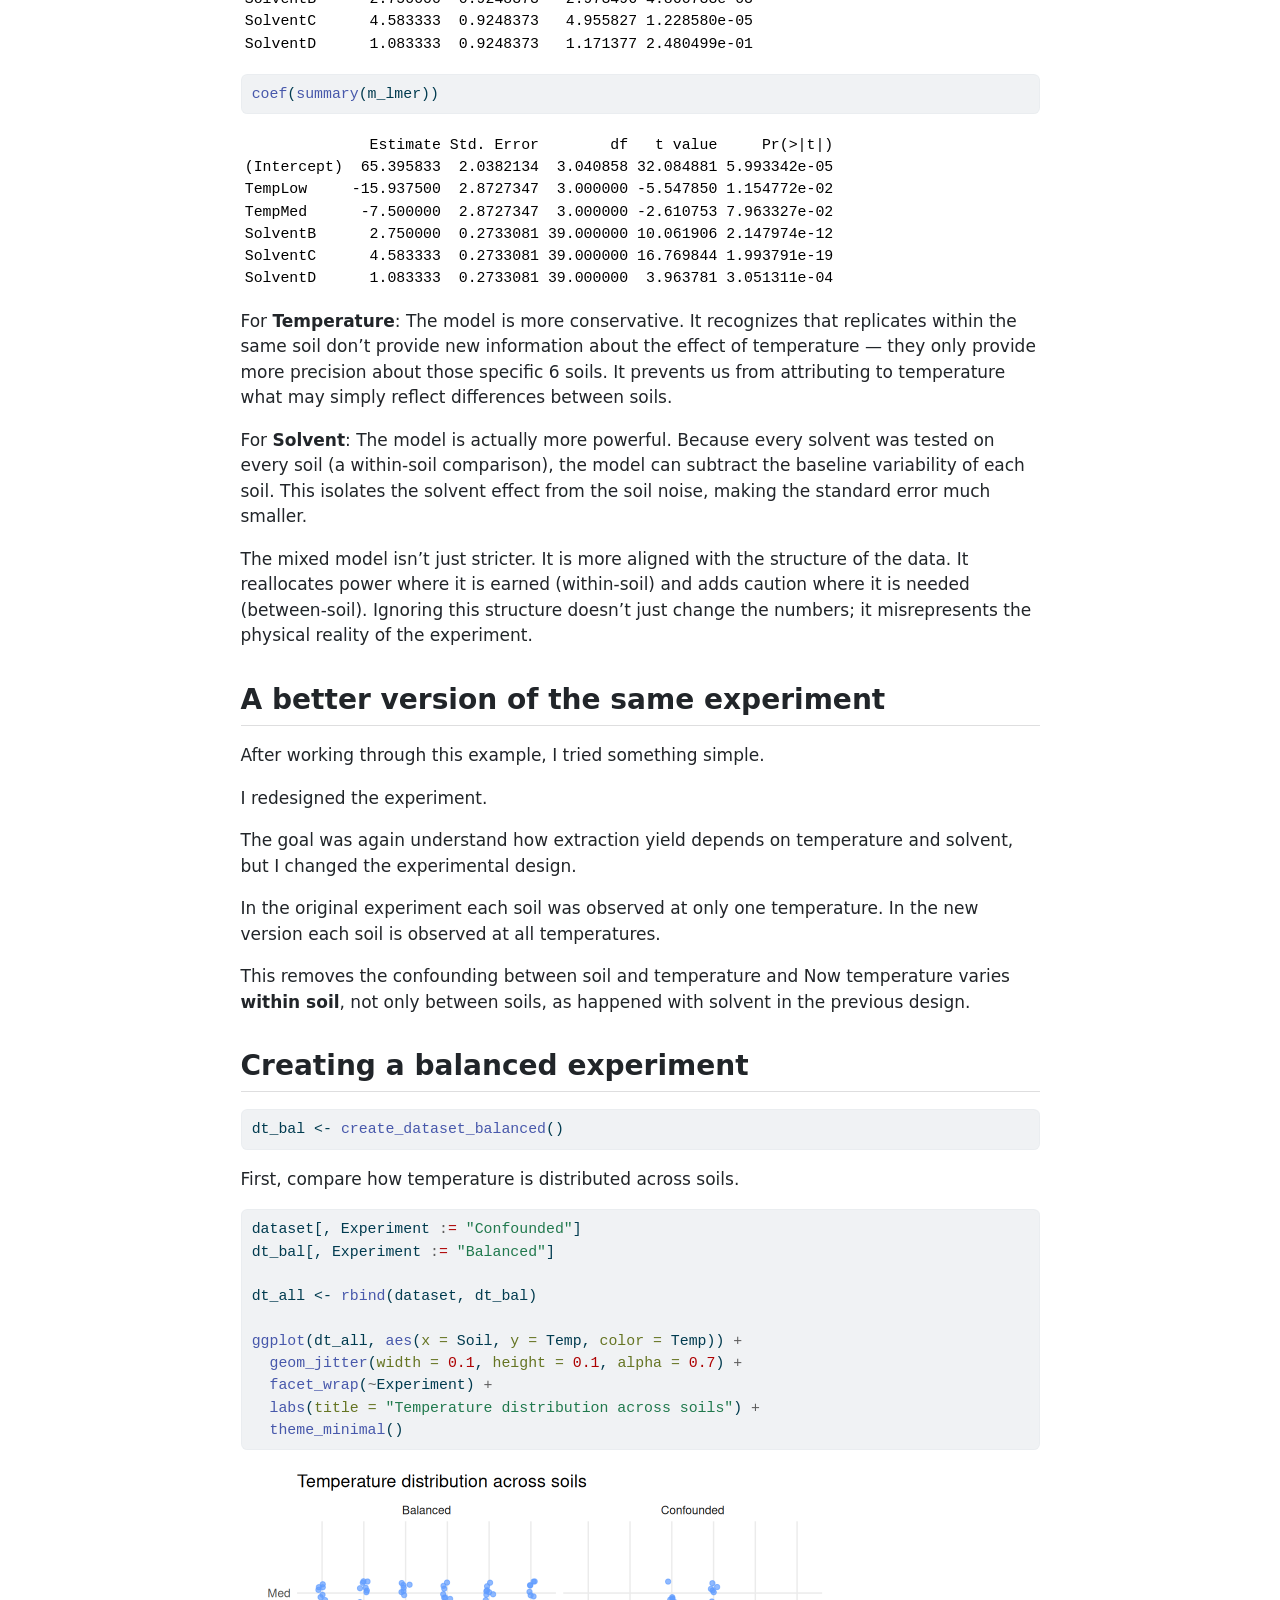
==== commit 3686790e: "Built site for gh-pages" ====
--- a/report.html
+++ b/report.html
@@ -144,18 +144,13 @@
 </li>
 <li>others only at high</li>
 </ul>
-<p>This means that temperature and soil are partially confounded.</p>
+<p>This means that temperature and soil are structurally confounded.</p>
 <p>In practice:</p>
-<blockquote class="blockquote">
-<p>I do not observe the same soil under different temperatures</p>
-</blockquote>
-<p>So differences attributed to temperature may also reflect differences between soils.</p>
-<p>This has the important implication that I am not strictly estimating a “pure” temperature effect but I am comparing groups of soils that happen to be associated with different temperatures.</p>
-<p>This directly affects how much I can trust the interpretation of temperature.</p>
-<p>And it highlights something more general:</p>
-<blockquote class="blockquote">
-<p>the model cannot recover information that the experiment did not generate</p>
-</blockquote>
+<ul>
+<li>each temperature level is associated with a specific subset of soils</li>
+<li>I never observe the same soil under different temperatures</li>
+</ul>
+<p>So differences attributed to temperature may also reflect differences between soils. This is not a modeling issue. It is a limitation of the experimental design.</p>
 <p>Interestingly, I found that the mixed model makes this limitation more visible. It cannot remove the confounding, but it reduces the apparent amount of information available for estimating temperature effects.</p>
 </section>
 <section id="what-makes-this-experiment-different" class="level2">
@@ -174,15 +169,12 @@
 <ul>
 <li>we apply different solvents<br>
 </li>
-<li>we vary temperature<br>
-</li>
 <li>we take replicate measurements</li>
 </ul>
+<p>temperature is not varied within soil in this experiment</p>
 <p>So the structure is:</p>
 <ul>
-<li>Soil sample<br>
-→ Solvent / Temperature<br>
-→ Replicates</li>
+<li>Soil sample / Temperature → Solvent → Replicates</li>
 </ul>
 </section>
 <section id="the-data" class="level2">
@@ -756,7 +748,7 @@
 <pre><code>[1] 0.9481555</code></pre>
 </div>
 </div>
-<p>This can be interpreted as the proportion of total variance attributable to differences between soils. An ICC close to 1 means that observations within the same soil are very similar.</p>
+<p>This can be interpreted as the proportion of total variance attributable to differences between soils. An ICC close to 1 means that observations within the same soil are very similar. Such high similarity within soils makes the confounding with temperature even more problematic.</p>
 <p>In that case, adding more replicates within the same soil increases precision within that soil, but contributes very little to understanding variability across soils.</p>
 <p>I was optimizing the wrong dimension of my experiment: replication instead of diversity.</p>
 </section>
@@ -934,9 +926,9 @@
 SolventD      1.083333  0.2733081 39.000000  3.963781 3.051311e-04</code></pre>
 </div>
 </div>
-<p>For <strong>Temperature</strong>: The model is more conservative. It recognizes that replicates within the same soil don’t provide new information about the effect of temperature — they only provide more precision about those specific 6 soils. It prevents us from claiming a significant temperature effect that might just be due to soil-to-soil luck.</p>
+<p>For <strong>Temperature</strong>: The model is more conservative. It recognizes that replicates within the same soil don’t provide new information about the effect of temperature — they only provide more precision about those specific 6 soils. It prevents us from attributing to temperature what may simply reflect differences between soils.</p>
 <p>For <strong>Solvent</strong>: The model is actually more powerful. Because every solvent was tested on every soil (a within-soil comparison), the model can subtract the baseline variability of each soil. This isolates the solvent effect from the soil noise, making the standard error much smaller.</p>
-<p>The mixed model isn’t just stricter. It is more accurate. It reallocates power where it is earned (within-soil) and adds caution where it is needed (between-soil). Ignoring this structure doesn’t just change the numbers; it misrepresents the physical reality of the experiment.</p>
+<p>The mixed model isn’t just stricter. It is more aligned with the structure of the data. It reallocates power where it is earned (within-soil) and adds caution where it is needed (between-soil). Ignoring this structure doesn’t just change the numbers; it misrepresents the physical reality of the experiment.</p>
 </section>
 <section id="a-better-version-of-the-same-experiment" class="level2">
 <h2 class="anchored" data-anchor-id="a-better-version-of-the-same-experiment">A better version of the same experiment</h2>
@@ -1026,7 +1018,7 @@
 </li>
 <li>and some questions could not be answered given how the experiment was performed.</li>
 </ul>
-<p>Mixed models, like any other statistical tools, cannot fix a badly designed experiment, however they can help to make its limitations visible.</p>
+<p>Mixed models, like any other statistical tools, cannot fix a badly designed experiment, but they can make its limitations visible.</p>
 </section>
 <section id="what-i-am-still-trying-to-understand" class="level2">
 <h2 class="anchored" data-anchor-id="what-i-am-still-trying-to-understand">What I am still trying to understand</h2>
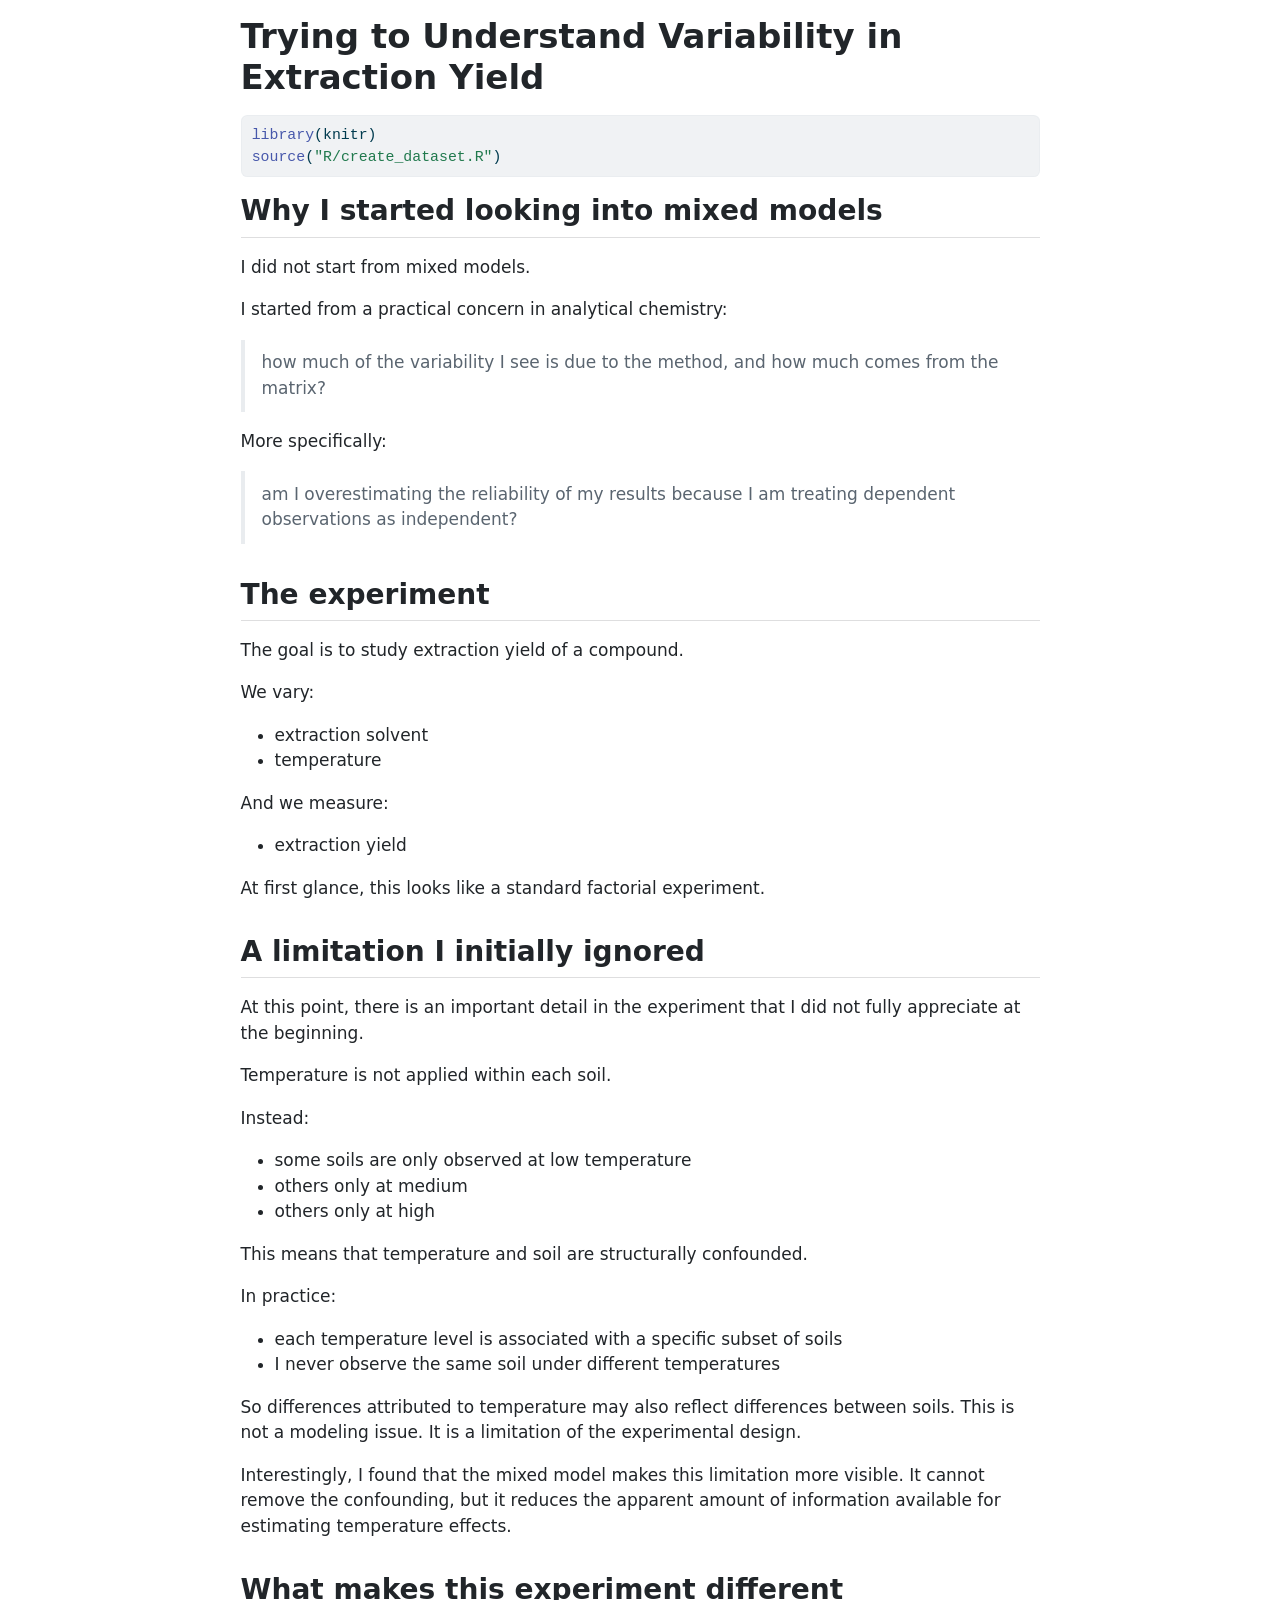
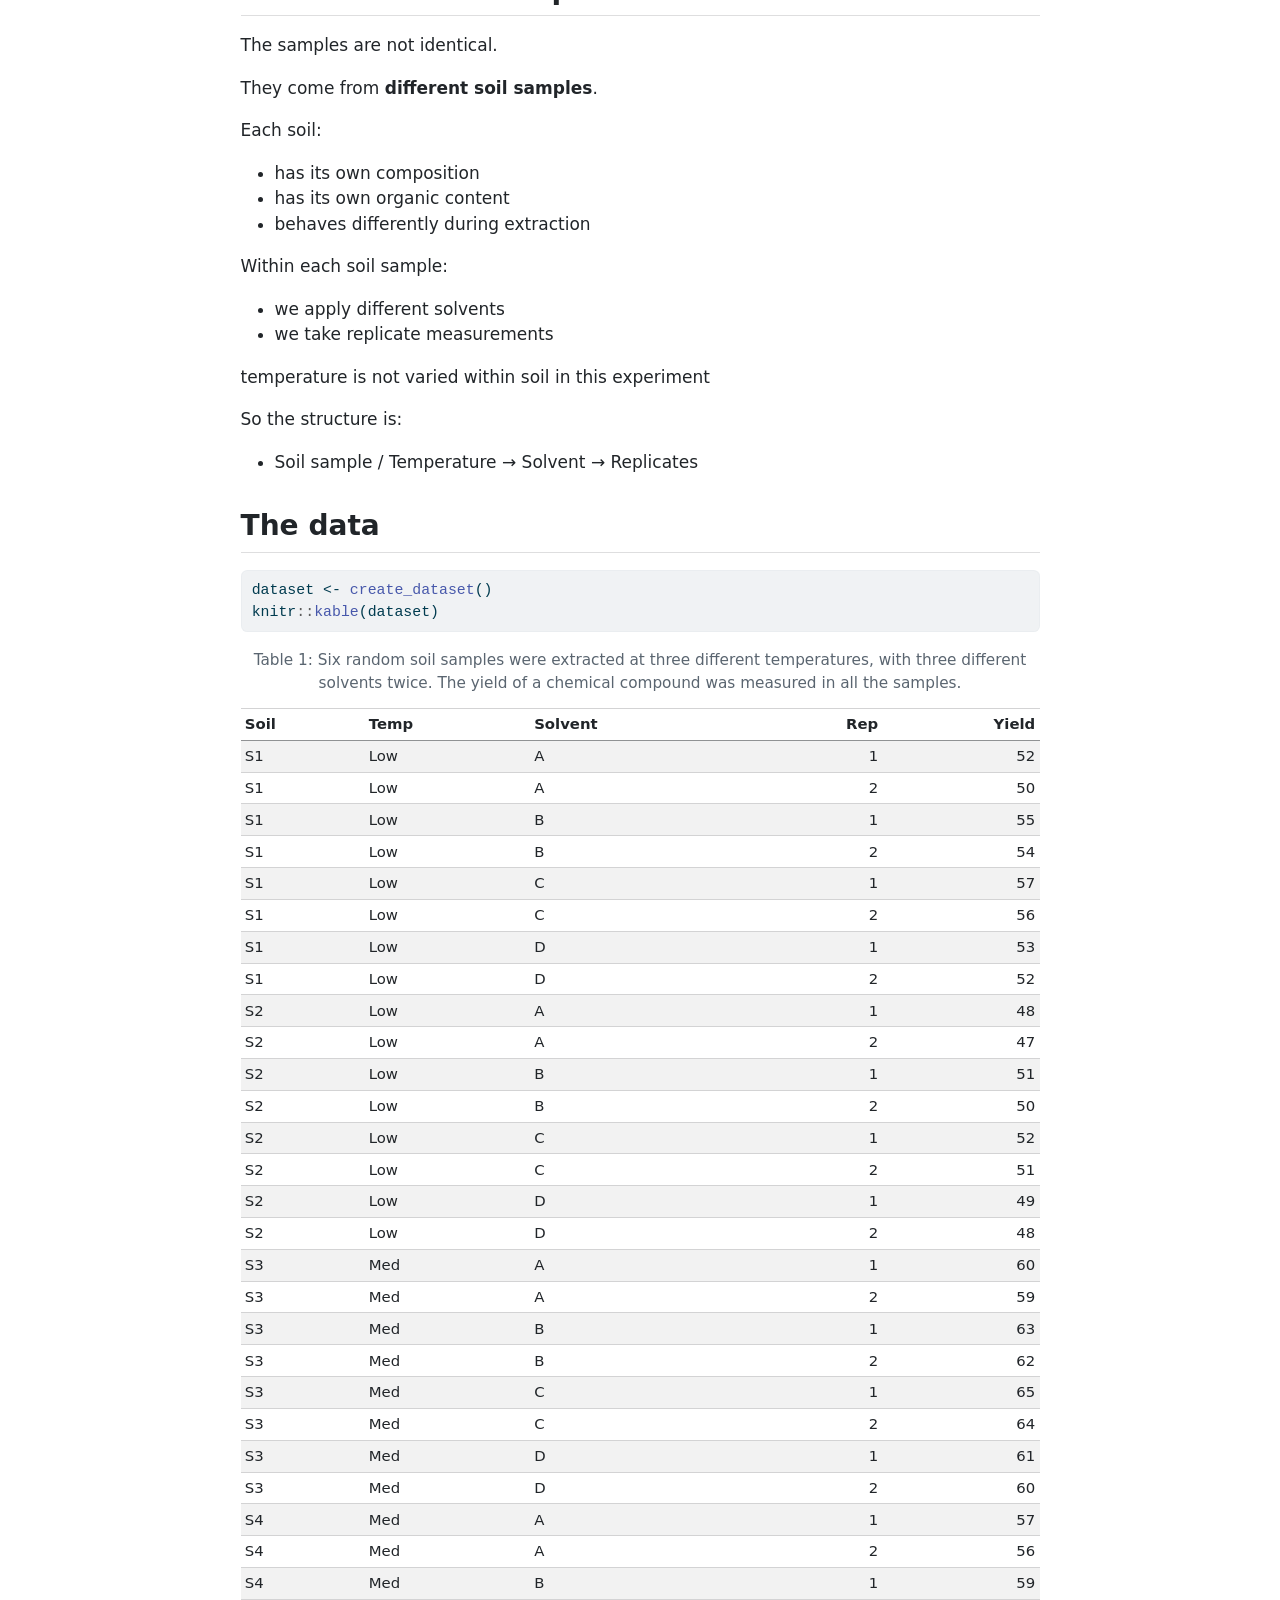
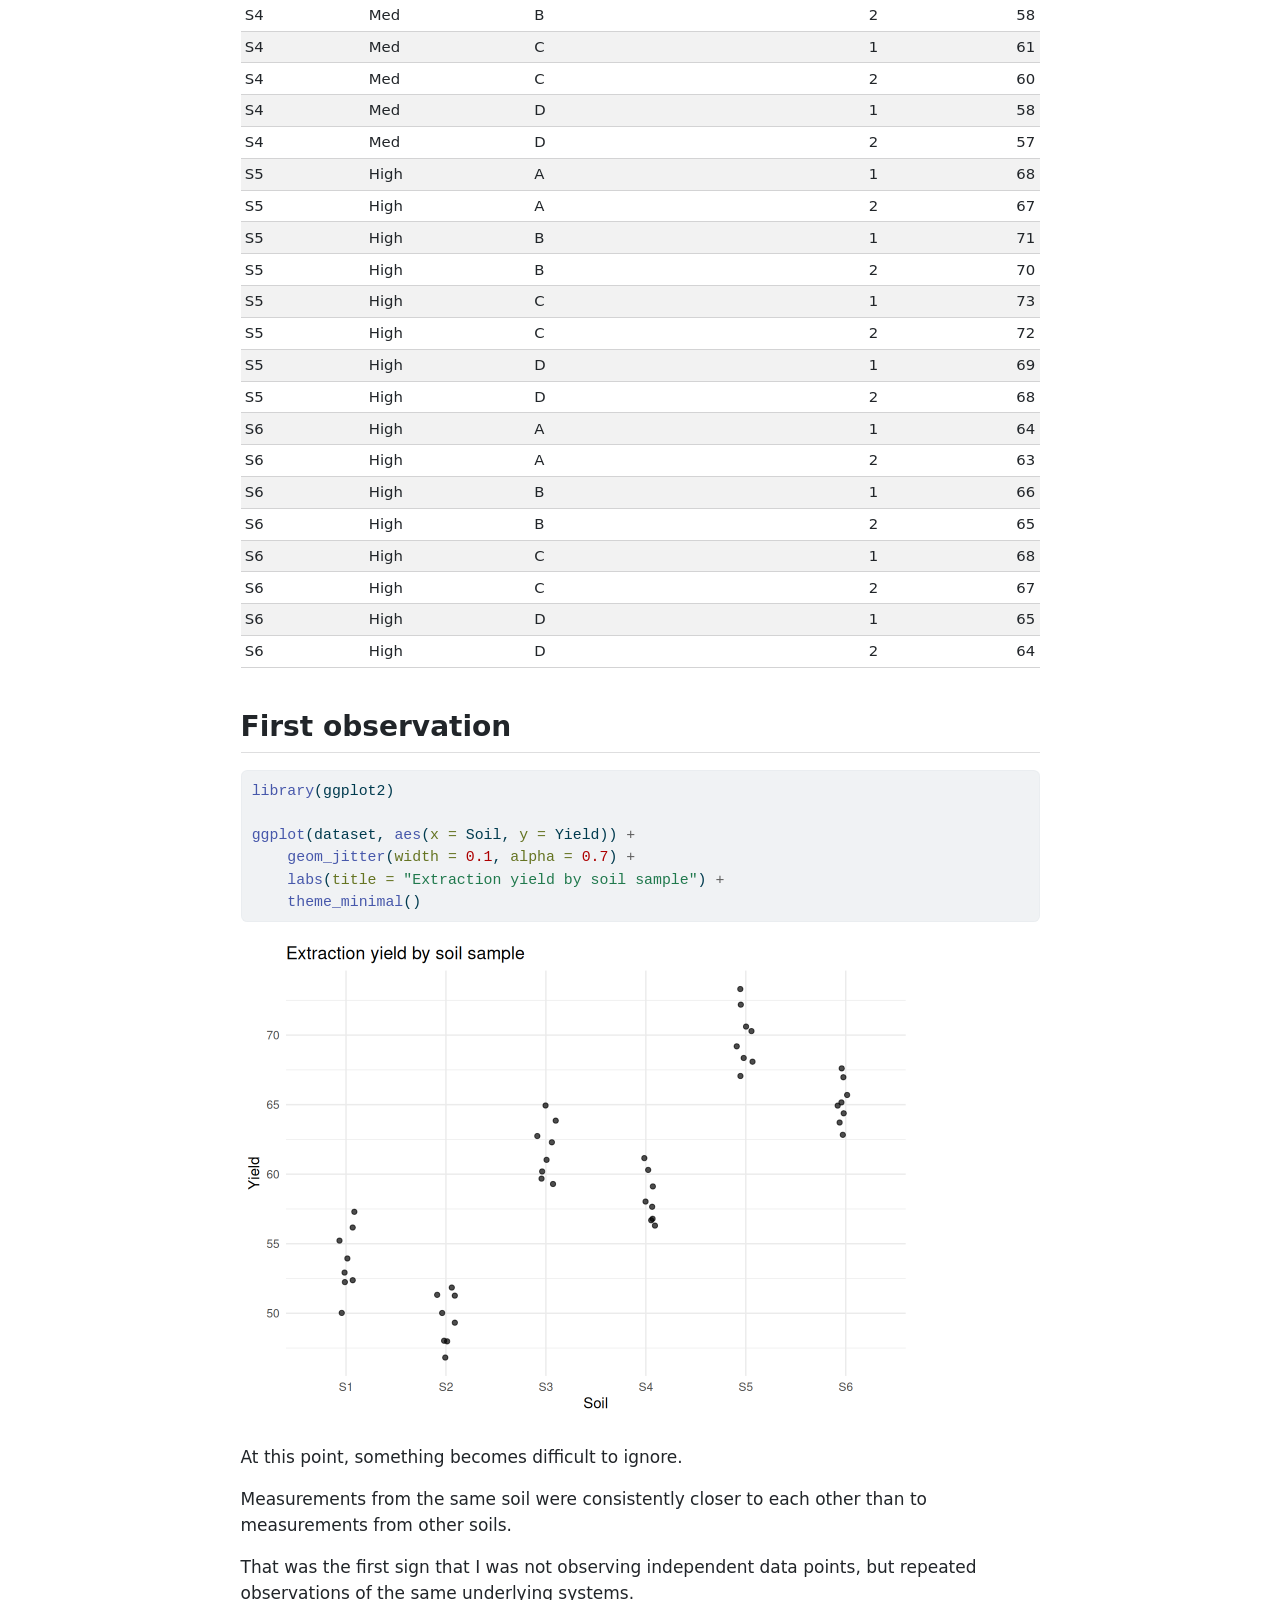
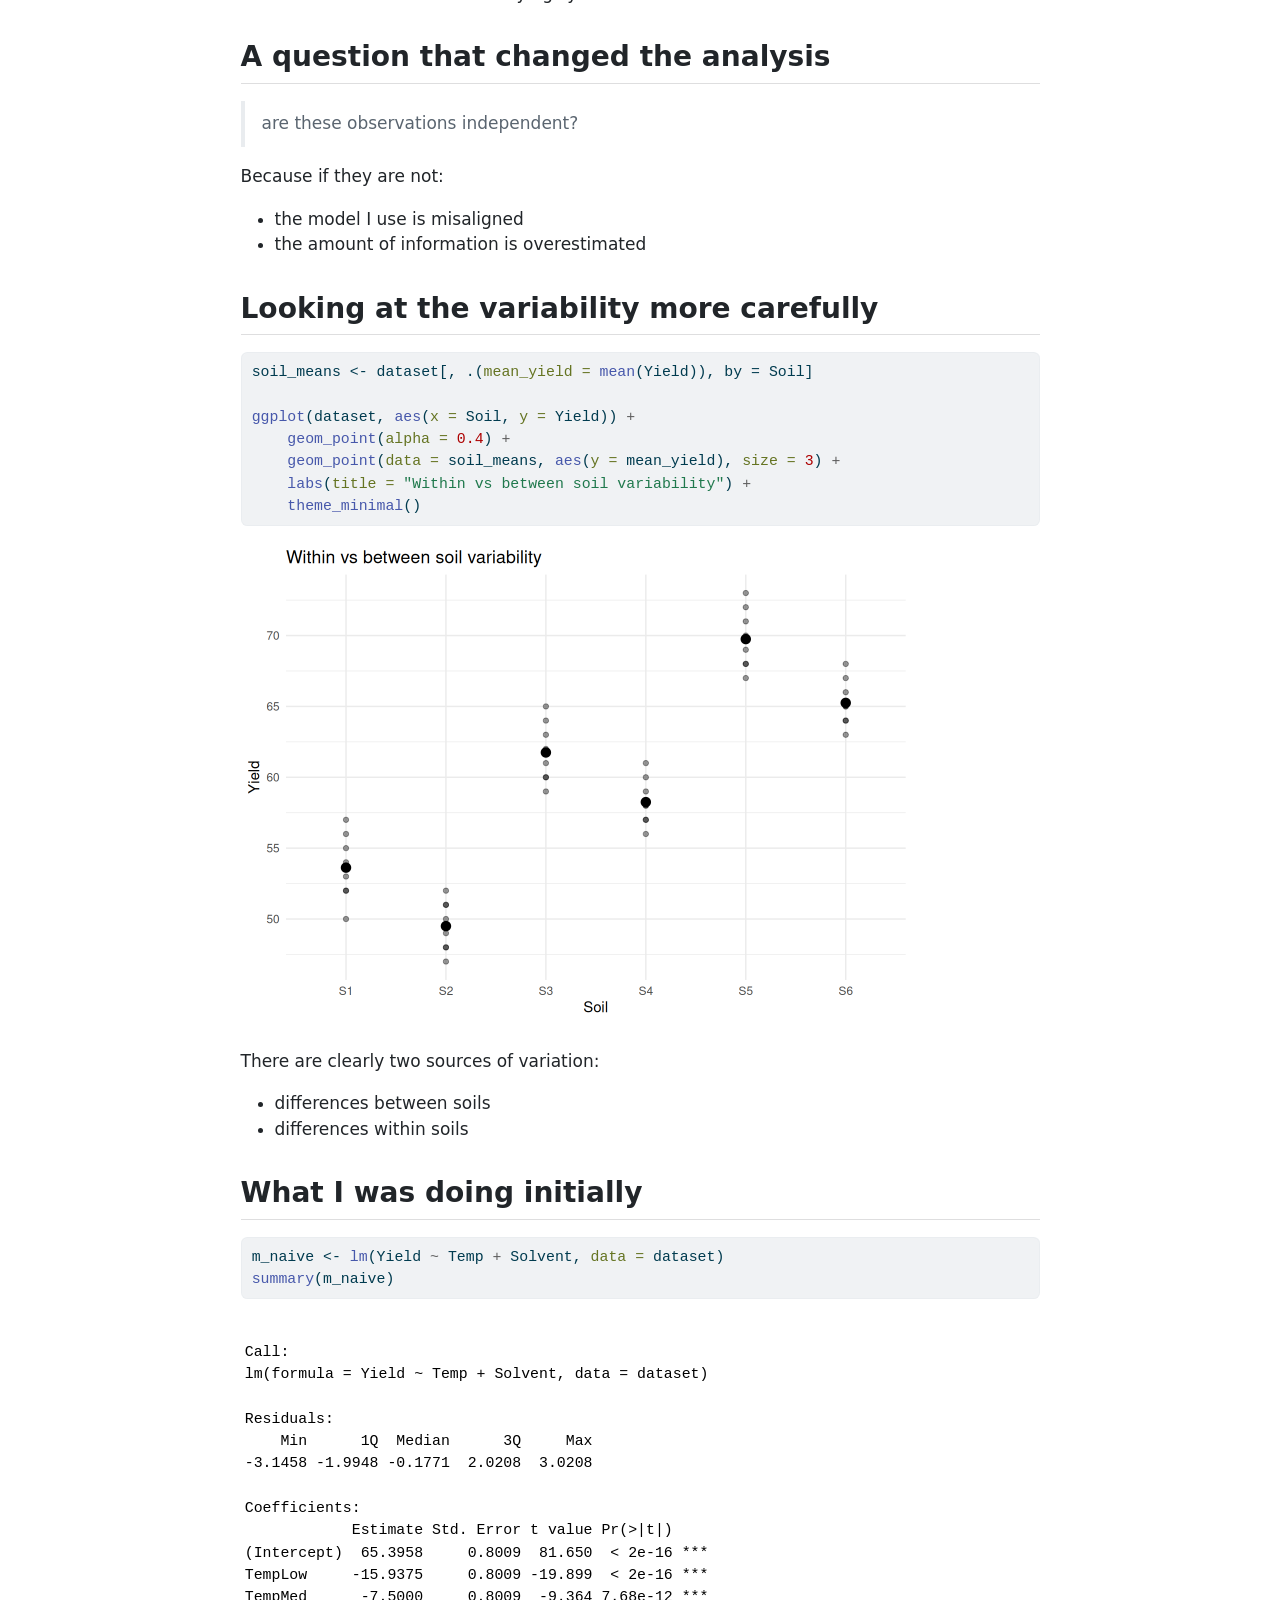
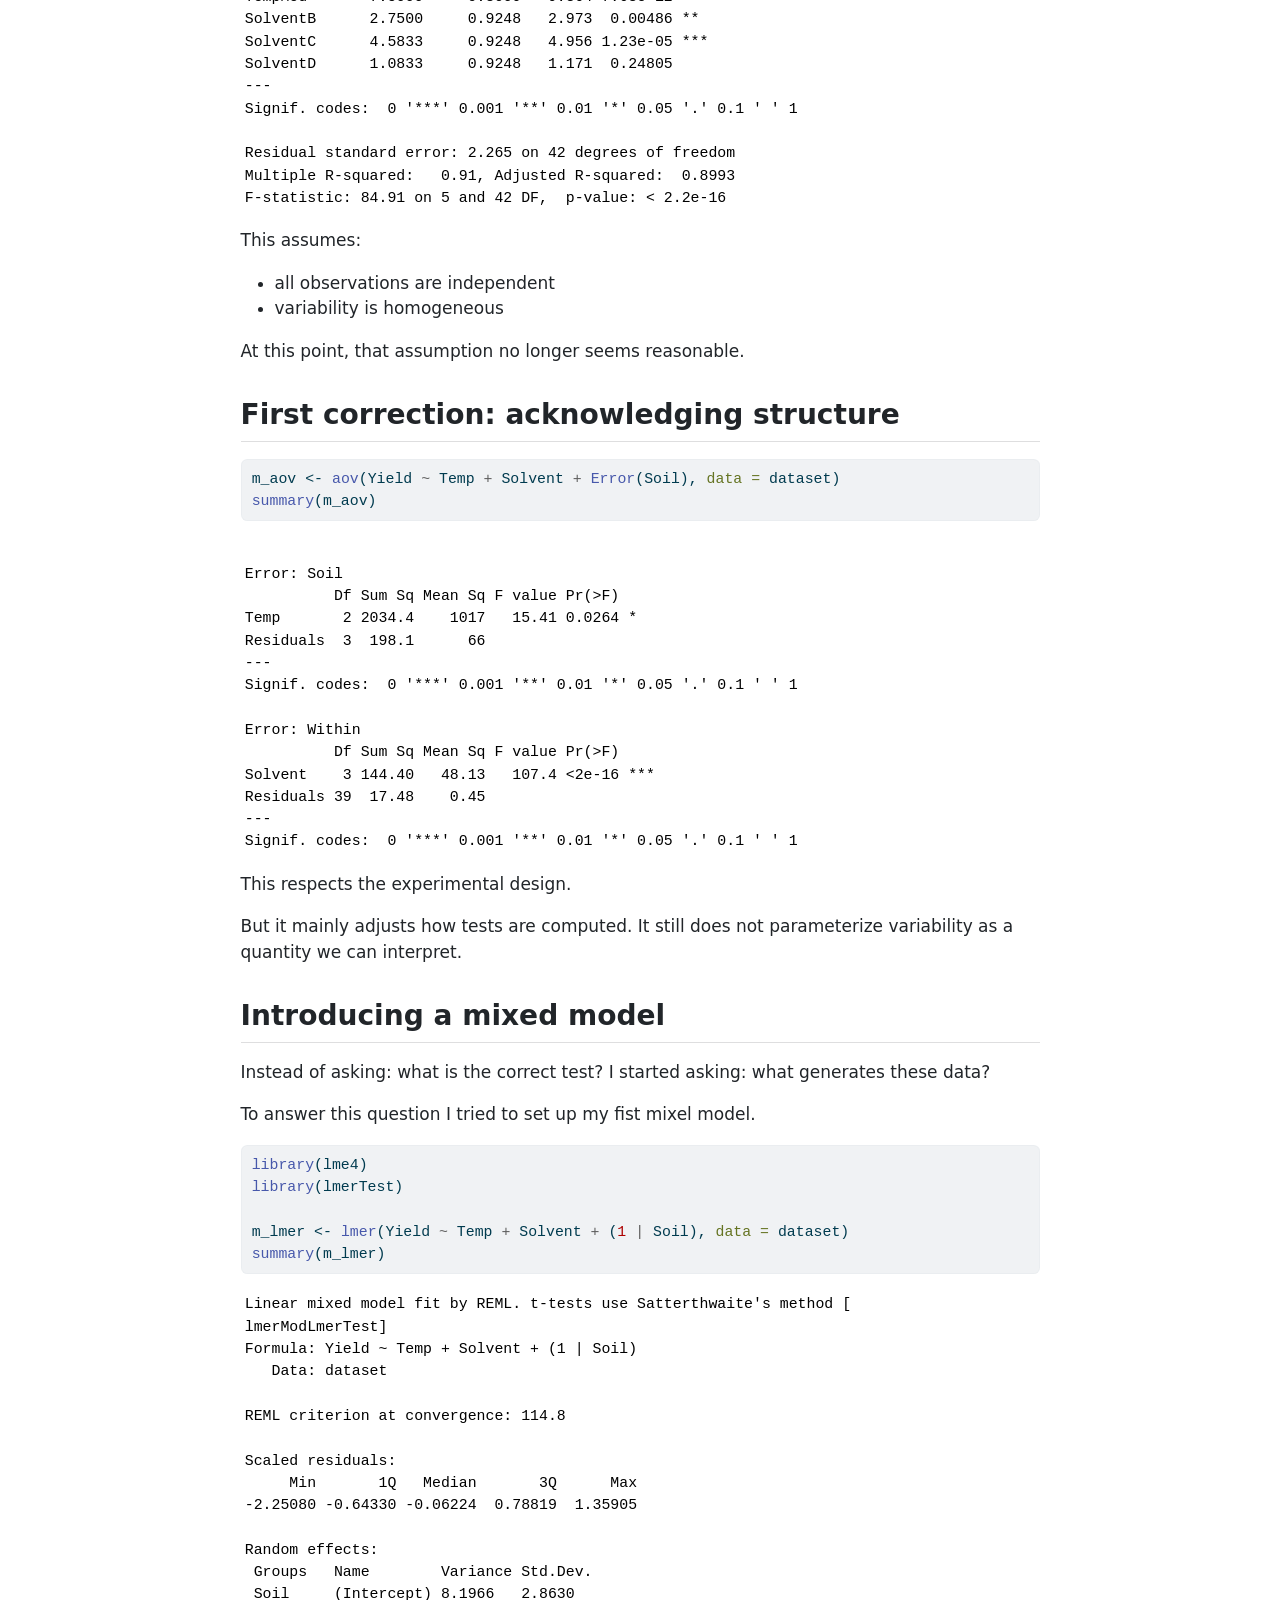
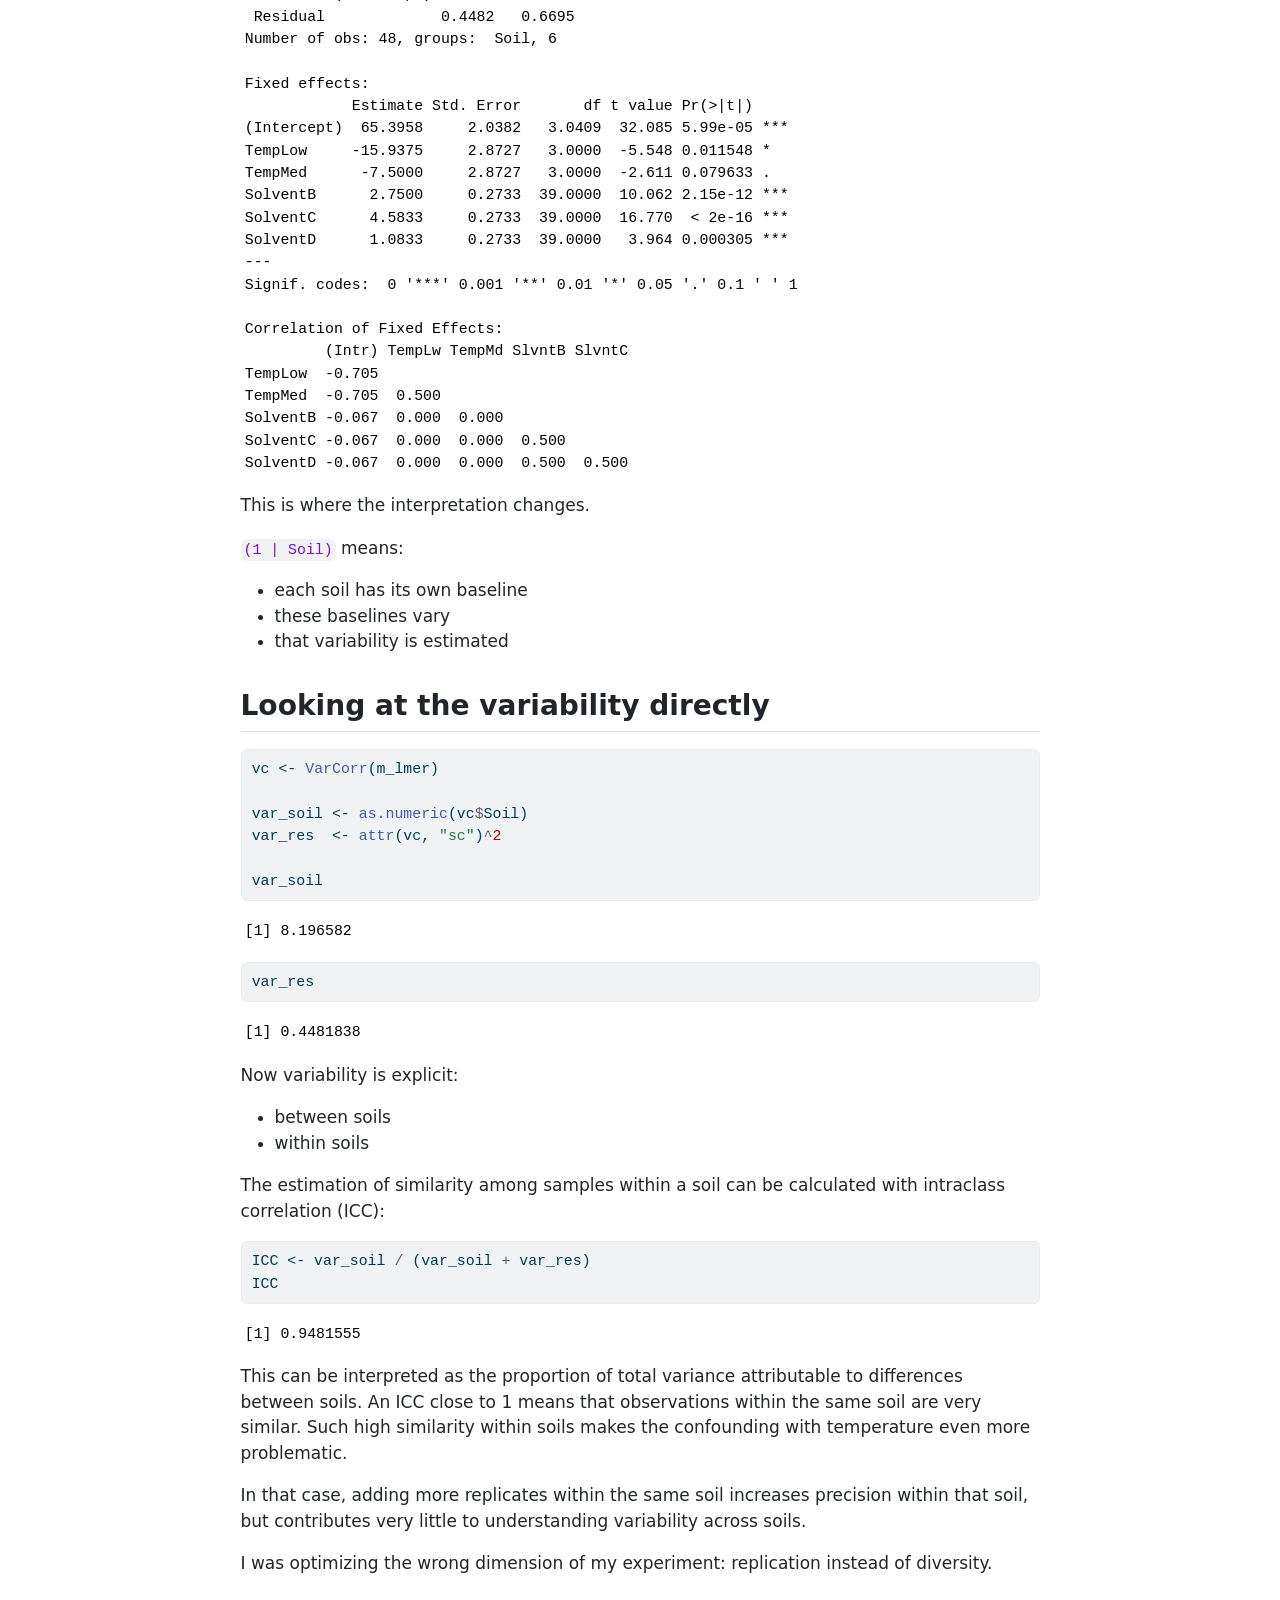
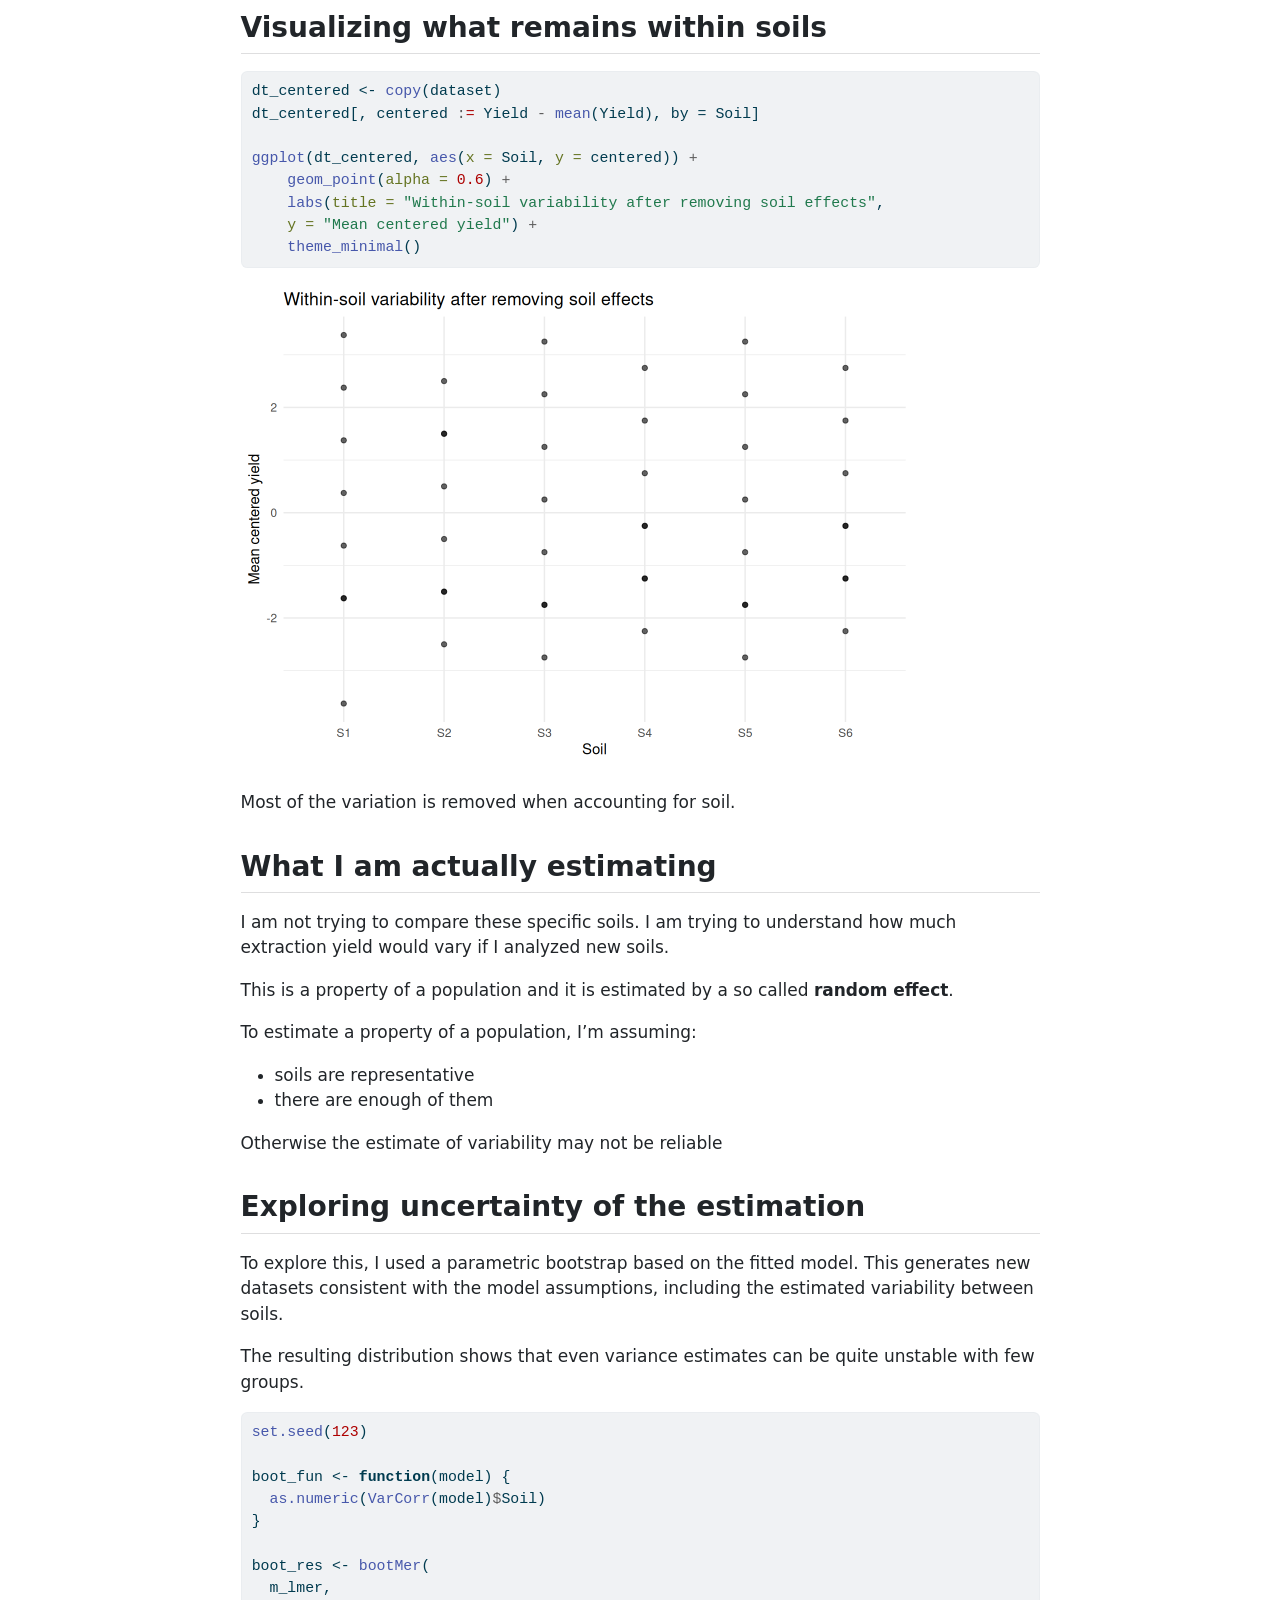
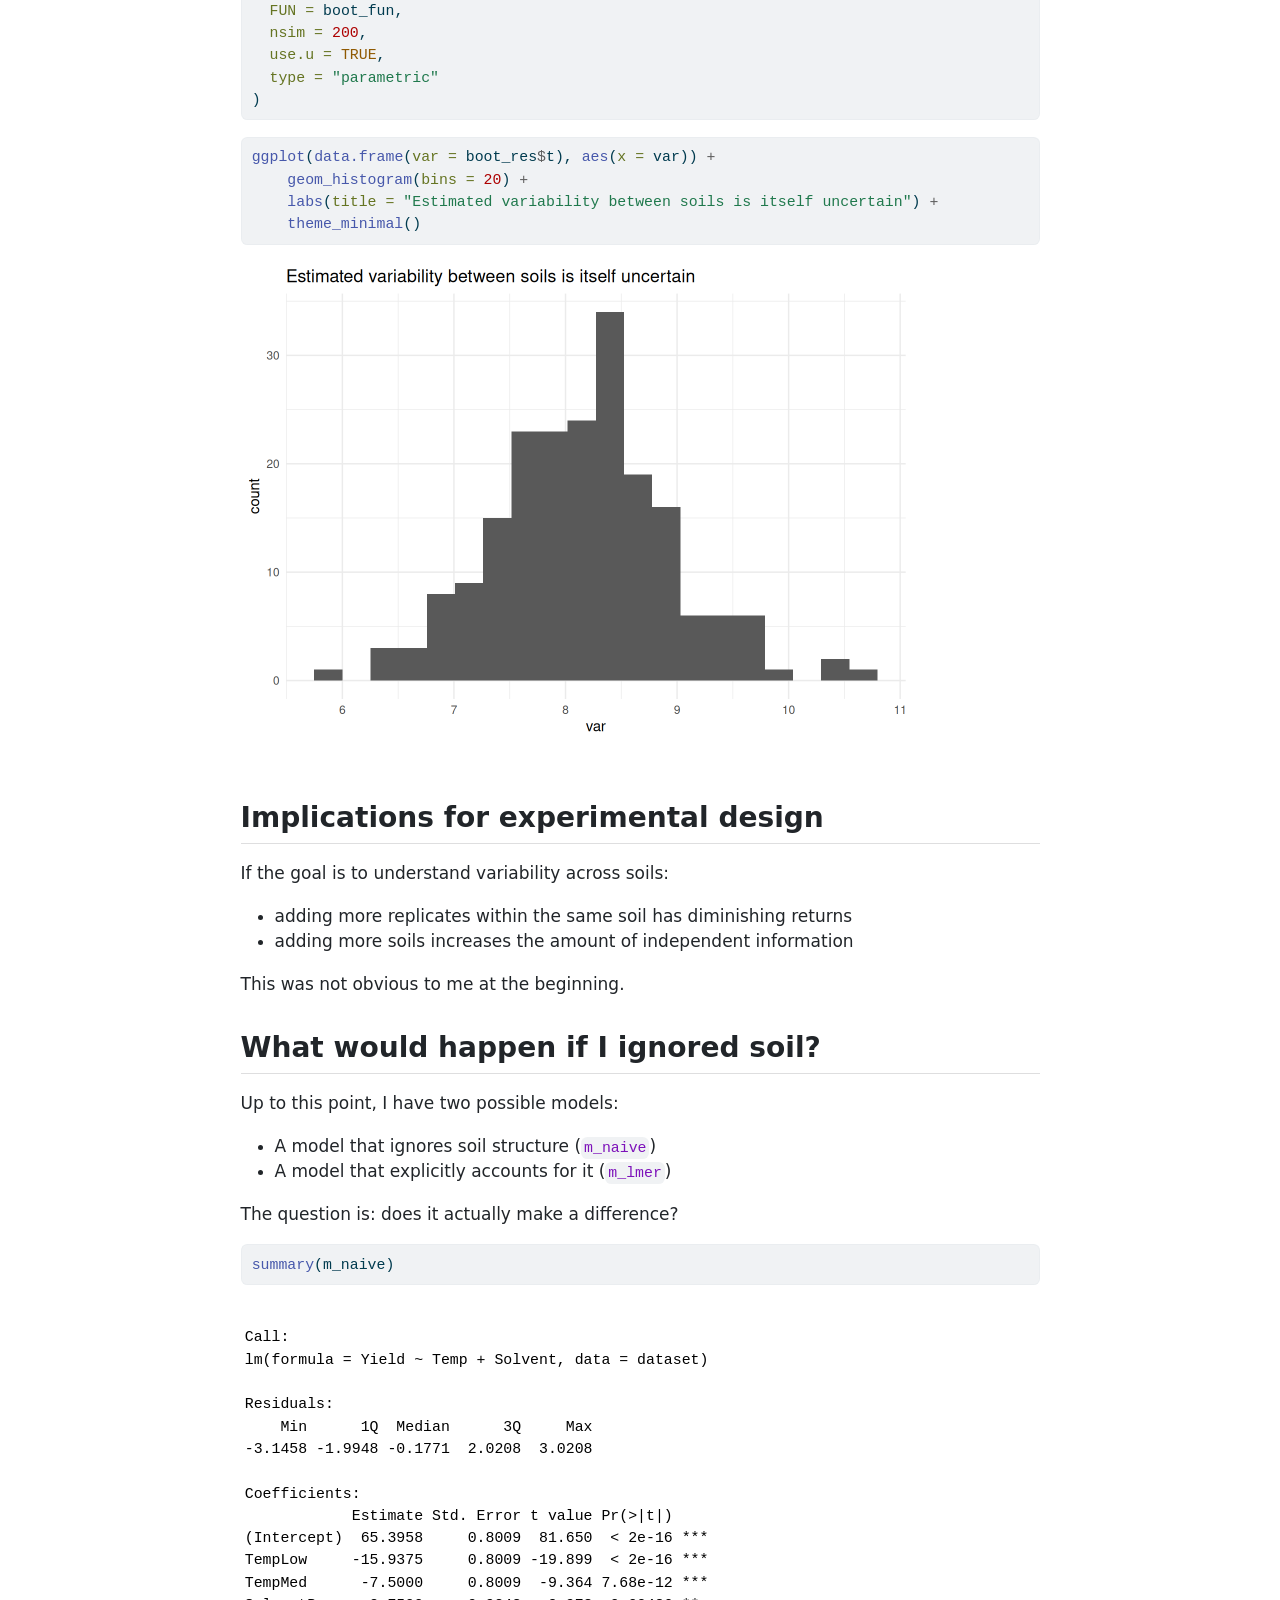
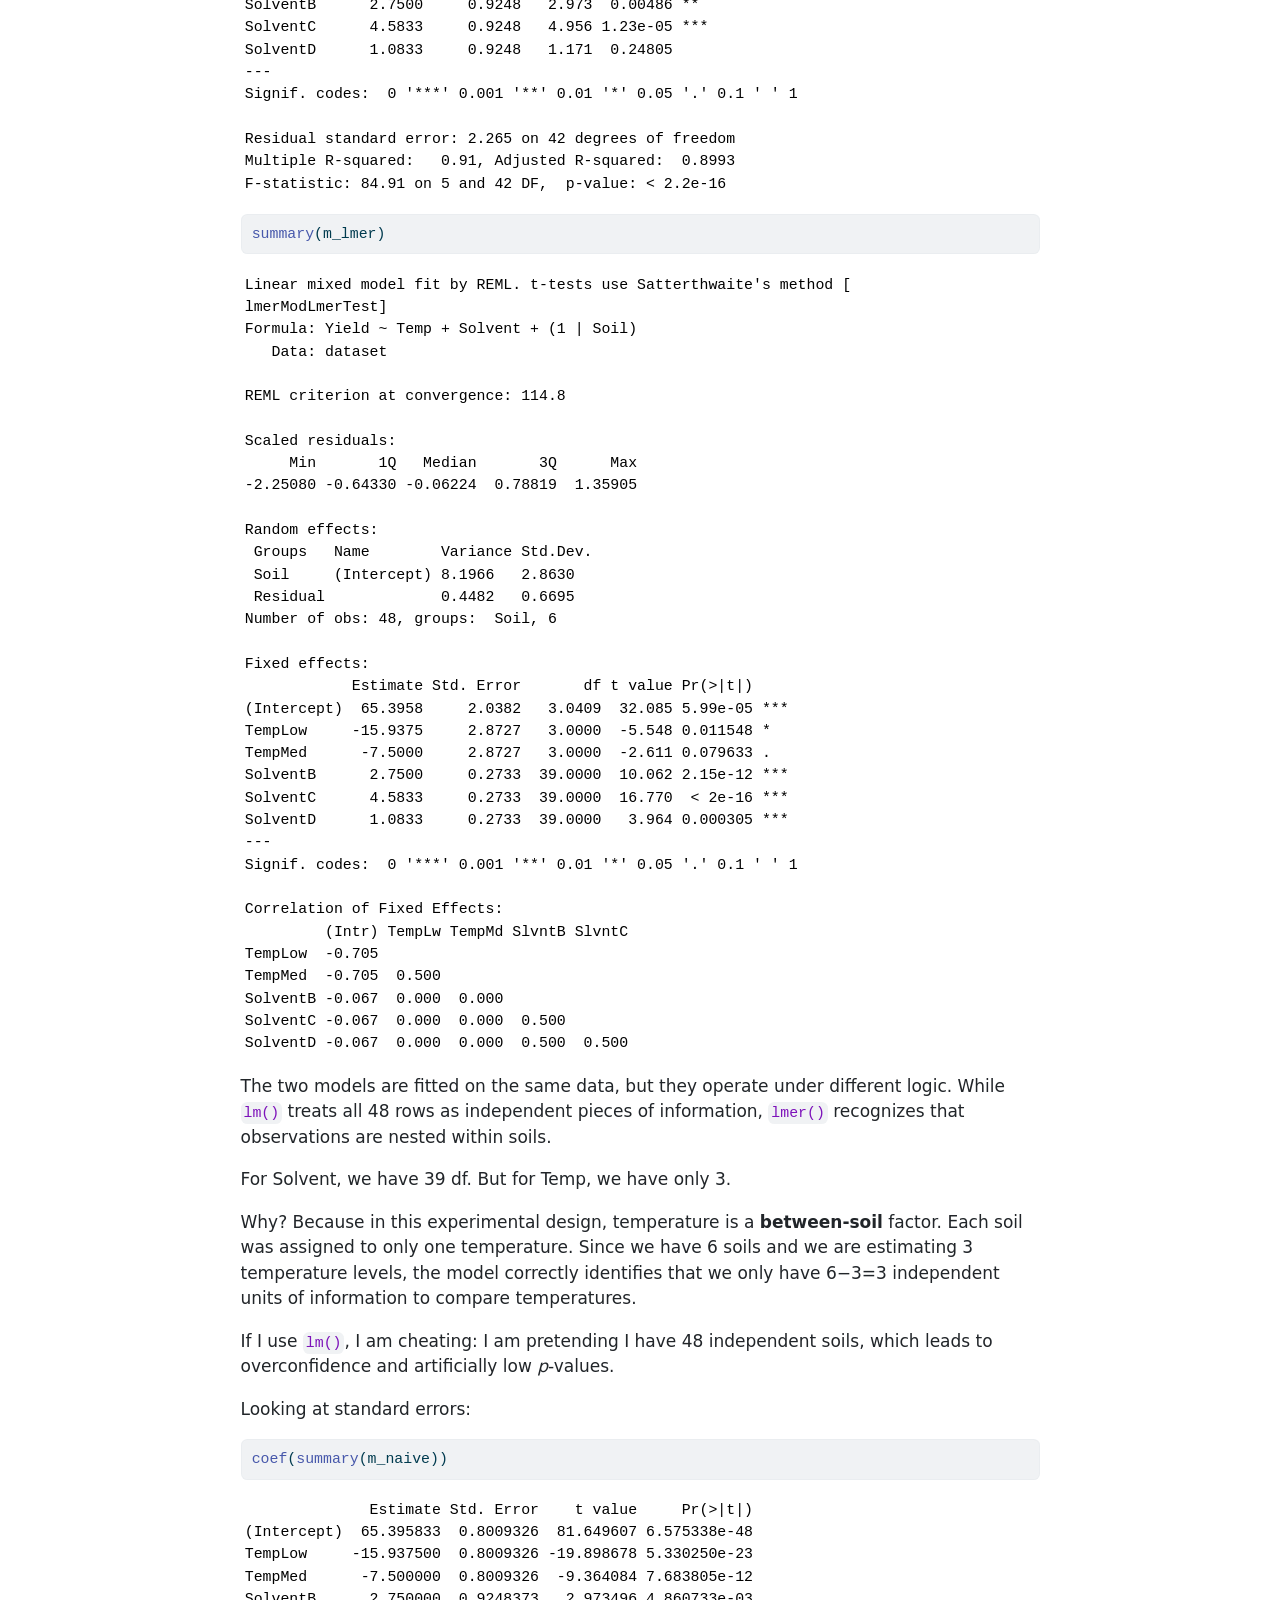
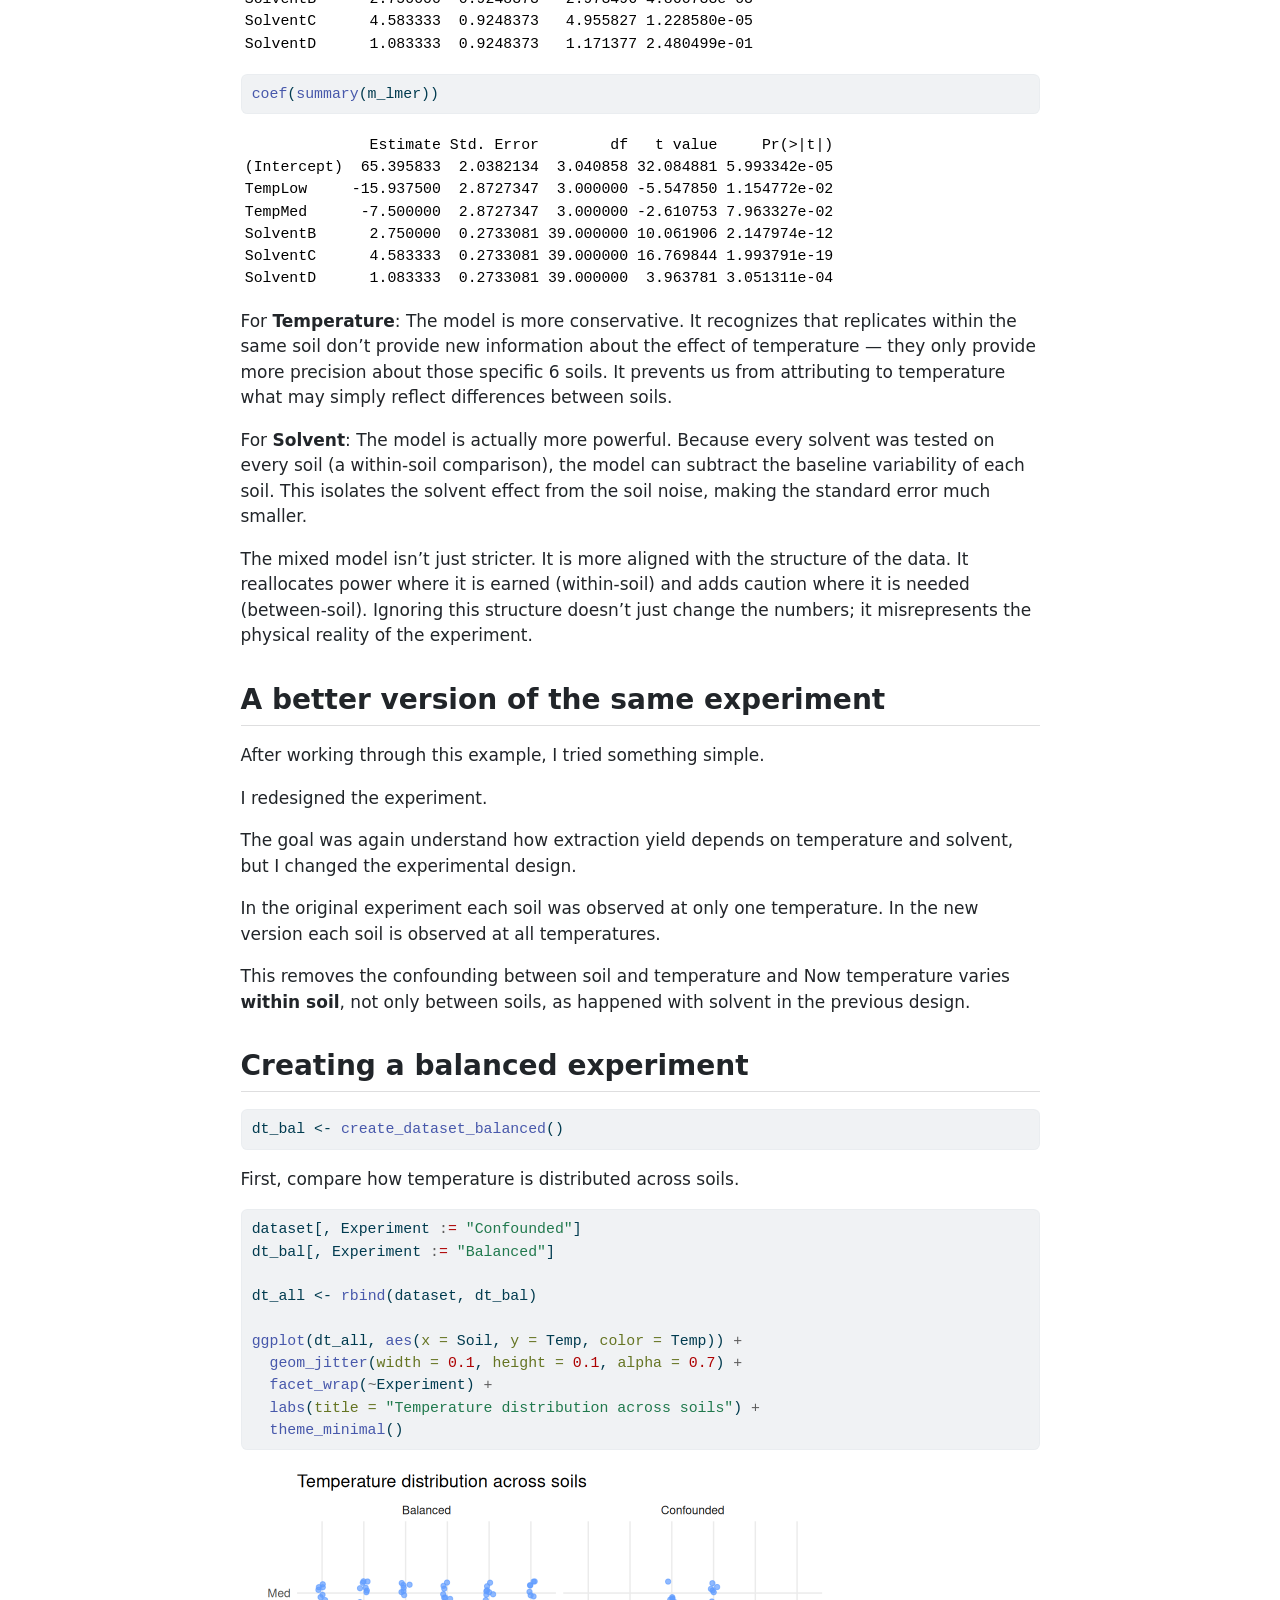
==== commit 6e964bd2: "Built site for gh-pages" ====
--- a/report.html
+++ b/report.html
@@ -2,7 +2,7 @@
 <html xmlns="http://www.w3.org/1999/xhtml" lang="en" xml:lang="en"><head>
 
 <meta charset="utf-8">
-<meta name="generator" content="quarto-1.9.37">
+<meta name="generator" content="quarto-1.10.18">
 
 <meta name="viewport" content="width=device-width, initial-scale=1.0, user-scalable=yes">
 
@@ -12,10 +12,13 @@
 /* Default styles provided by pandoc.
 ** See https://pandoc.org/MANUAL.html#variables-for-html for config info.
 */
-code{white-space: pre-wrap;}
 span.smallcaps{font-variant: small-caps;}
-div.columns{display: flex; gap: min(4vw, 1.5em);}
-div.column{flex: auto; overflow-x: auto;}
+div.columns{display: flex; gap: 1.5em;}
+div.column{flex: auto;}
+@media screen {
+div.columns{gap: min(4vw, 1.5em);}
+div.column{overflow-x: auto;}
+}
 div.hanging-indent{margin-left: 1.5em; text-indent: -1.5em;}
 ul.task-list{list-style: none;}
 ul.task-list li input[type="checkbox"] {
@@ -68,10 +71,10 @@
 <script src="report_files/libs/quarto-html/tippy.umd.min.js"></script>
 <script src="report_files/libs/quarto-html/anchor.min.js"></script>
 <link href="report_files/libs/quarto-html/tippy.css" rel="stylesheet">
-<link href="report_files/libs/quarto-html/quarto-syntax-highlighting-7f8f88aac4f3542376d5c11b86a4c14d.css" rel="stylesheet" id="quarto-text-highlighting-styles">
+<link href="report_files/libs/quarto-html/quarto-syntax-highlighting-64a204ab8560d761af7679ceaba22944.css" rel="stylesheet" id="quarto-text-highlighting-styles">
 <script src="report_files/libs/bootstrap/bootstrap.min.js"></script>
 <link href="report_files/libs/bootstrap/bootstrap-icons.css" rel="stylesheet">
-<link href="report_files/libs/bootstrap/bootstrap-7f8d28353e1b7aed8a50cdb71f958a5d.min.css" rel="stylesheet" append-hash="true" id="quarto-bootstrap" data-mode="light">
+<link href="report_files/libs/bootstrap/bootstrap-6361b62e05e0dd2885e2defe5cef72c7.min.css" rel="stylesheet" append-hash="true" id="quarto-bootstrap" data-mode="light">
 
 
 </head>
--- a/report_files/libs/quarto-html/quarto-syntax-highlighting-64a204ab8560d761af7679ceaba22944.css
+++ b/report_files/libs/quarto-html/quarto-syntax-highlighting-64a204ab8560d761af7679ceaba22944.css
@@ -0,0 +1,236 @@
+/* quarto syntax highlight colors */
+:root {
+  --quarto-hl-ot-color: #003B4F;
+  --quarto-hl-at-color: #657422;
+  --quarto-hl-ss-color: #20794D;
+  --quarto-hl-an-color: #5E5E5E;
+  --quarto-hl-fu-color: #4758AB;
+  --quarto-hl-st-color: #20794D;
+  --quarto-hl-cf-color: #003B4F;
+  --quarto-hl-op-color: #5E5E5E;
+  --quarto-hl-er-color: #AD0000;
+  --quarto-hl-bn-color: #AD0000;
+  --quarto-hl-al-color: #AD0000;
+  --quarto-hl-va-color: #111111;
+  --quarto-hl-bu-color: inherit;
+  --quarto-hl-ex-color: inherit;
+  --quarto-hl-pp-color: #AD0000;
+  --quarto-hl-in-color: #5E5E5E;
+  --quarto-hl-vs-color: #20794D;
+  --quarto-hl-wa-color: #5E5E5E;
+  --quarto-hl-do-color: #5E5E5E;
+  --quarto-hl-im-color: #00769E;
+  --quarto-hl-ch-color: #20794D;
+  --quarto-hl-dt-color: #AD0000;
+  --quarto-hl-fl-color: #AD0000;
+  --quarto-hl-co-color: #5E5E5E;
+  --quarto-hl-cv-color: #5E5E5E;
+  --quarto-hl-cn-color: #8f5902;
+  --quarto-hl-sc-color: #5E5E5E;
+  --quarto-hl-dv-color: #AD0000;
+  --quarto-hl-kw-color: #003B4F;
+}
+
+/* other quarto variables */
+:root {
+  --quarto-font-monospace: SFMono-Regular, Menlo, Monaco, Consolas, "Liberation Mono", "Courier New", monospace;
+}
+
+/* syntax highlight based on Pandoc's rules */
+pre > code.sourceCode > span {
+  color: #003B4F;
+}
+
+code.sourceCode > span {
+  color: #003B4F;
+}
+
+div.sourceCode,
+div.sourceCode pre.sourceCode {
+  color: #003B4F;
+}
+
+/* Normal */
+code span {
+  color: #003B4F;
+}
+
+/* Alert */
+code span.al {
+  color: #AD0000;
+  font-style: inherit;
+}
+
+/* Annotation */
+code span.an {
+  color: #5E5E5E;
+  font-style: inherit;
+}
+
+/* Attribute */
+code span.at {
+  color: #657422;
+  font-style: inherit;
+}
+
+/* BaseN */
+code span.bn {
+  color: #AD0000;
+  font-style: inherit;
+}
+
+/* BuiltIn */
+code span.bu {
+  font-style: inherit;
+}
+
+/* ControlFlow */
+code span.cf {
+  color: #003B4F;
+  font-weight: bold;
+  font-style: inherit;
+}
+
+/* Char */
+code span.ch {
+  color: #20794D;
+  font-style: inherit;
+}
+
+/* Constant */
+code span.cn {
+  color: #8f5902;
+  font-style: inherit;
+}
+
+/* Comment */
+code span.co {
+  color: #5E5E5E;
+  font-style: inherit;
+}
+
+/* CommentVar */
+code span.cv {
+  color: #5E5E5E;
+  font-style: italic;
+}
+
+/* Documentation */
+code span.do {
+  color: #5E5E5E;
+  font-style: italic;
+}
+
+/* DataType */
+code span.dt {
+  color: #AD0000;
+  font-style: inherit;
+}
+
+/* DecVal */
+code span.dv {
+  color: #AD0000;
+  font-style: inherit;
+}
+
+/* Error */
+code span.er {
+  color: #AD0000;
+  font-style: inherit;
+}
+
+/* Extension */
+code span.ex {
+  font-style: inherit;
+}
+
+/* Float */
+code span.fl {
+  color: #AD0000;
+  font-style: inherit;
+}
+
+/* Function */
+code span.fu {
+  color: #4758AB;
+  font-style: inherit;
+}
+
+/* Import */
+code span.im {
+  color: #00769E;
+  font-style: inherit;
+}
+
+/* Information */
+code span.in {
+  color: #5E5E5E;
+  font-style: inherit;
+}
+
+/* Keyword */
+code span.kw {
+  color: #003B4F;
+  font-weight: bold;
+  font-style: inherit;
+}
+
+/* Operator */
+code span.op {
+  color: #5E5E5E;
+  font-style: inherit;
+}
+
+/* Other */
+code span.ot {
+  color: #003B4F;
+  font-style: inherit;
+}
+
+/* Preprocessor */
+code span.pp {
+  color: #AD0000;
+  font-style: inherit;
+}
+
+/* SpecialChar */
+code span.sc {
+  color: #5E5E5E;
+  font-style: inherit;
+}
+
+/* SpecialString */
+code span.ss {
+  color: #20794D;
+  font-style: inherit;
+}
+
+/* String */
+code span.st {
+  color: #20794D;
+  font-style: inherit;
+}
+
+/* Variable */
+code span.va {
+  color: #111111;
+  font-style: inherit;
+}
+
+/* VerbatimString */
+code span.vs {
+  color: #20794D;
+  font-style: inherit;
+}
+
+/* Warning */
+code span.wa {
+  color: #5E5E5E;
+  font-style: italic;
+}
+
+.prevent-inlining {
+  content: "</";
+}
+
+/*# sourceMappingURL=9d8d5bb603a83b8298b89080a598c93b.css.map */
